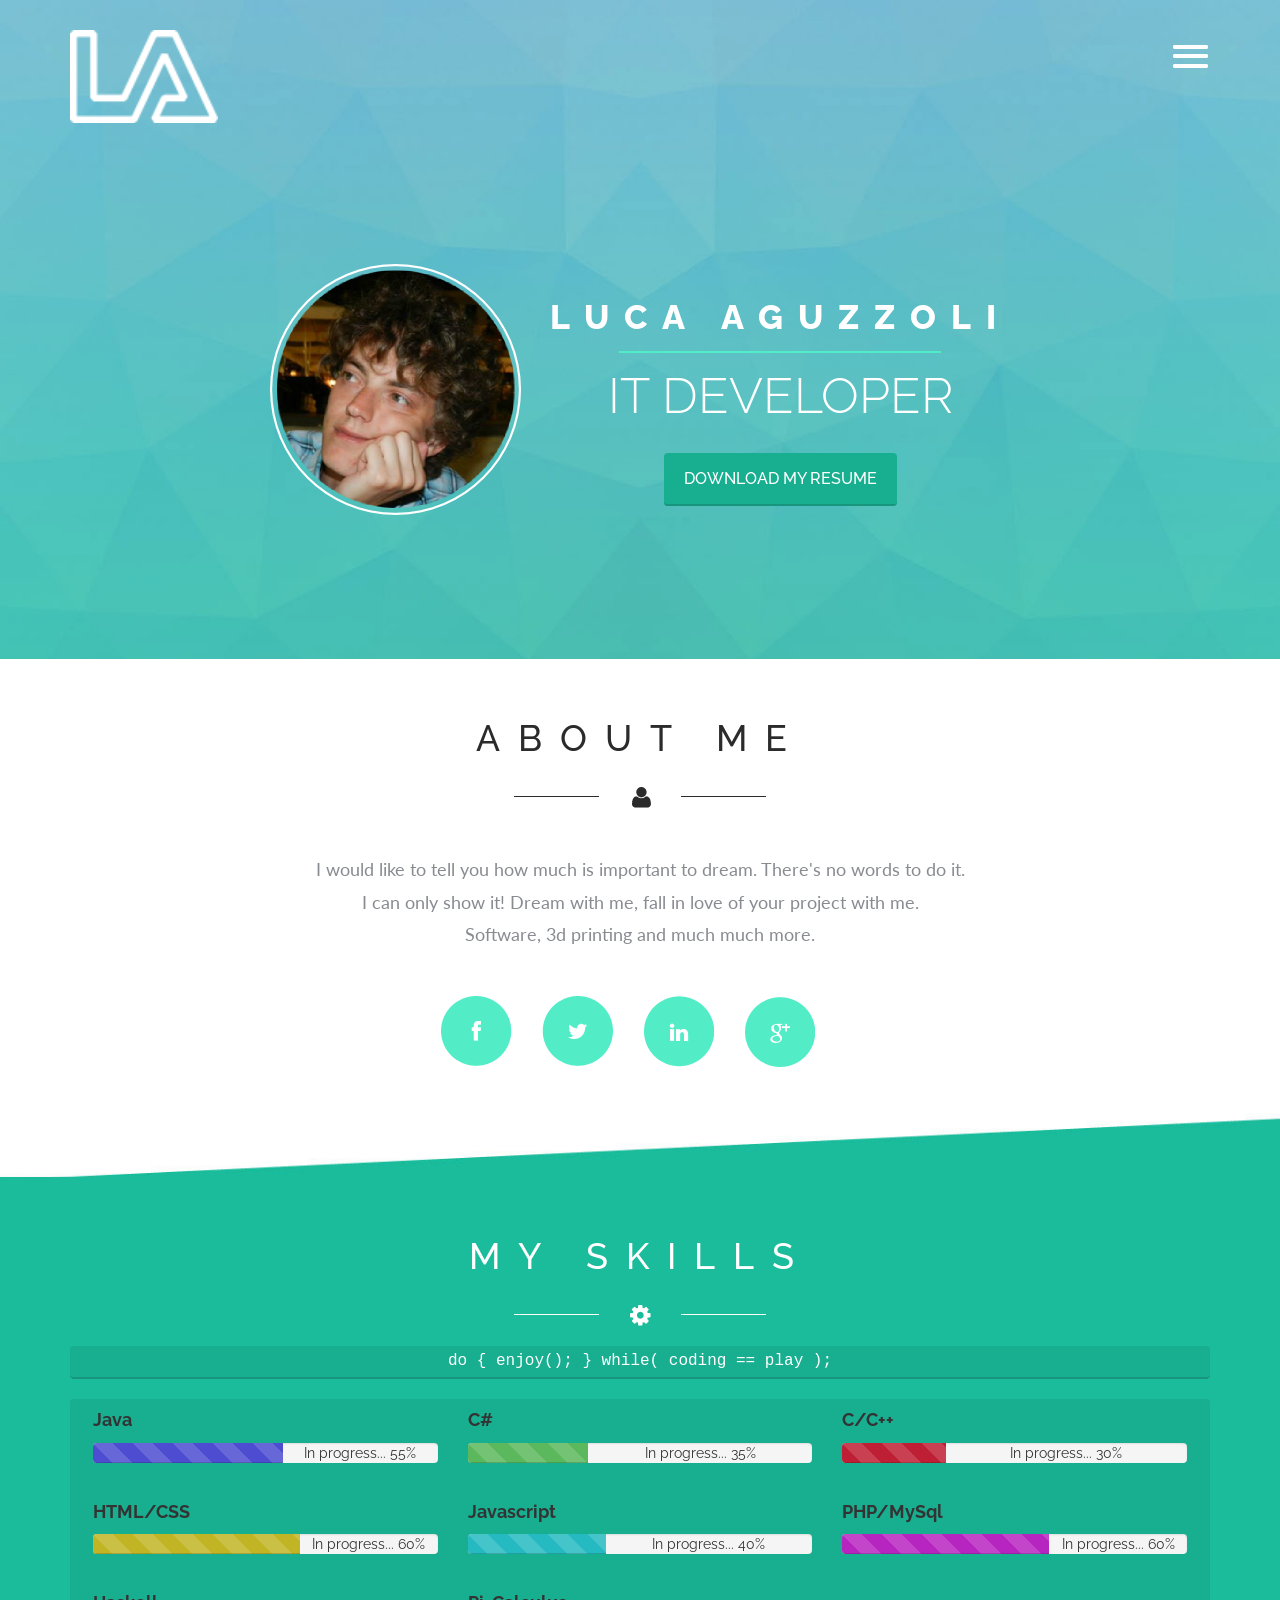
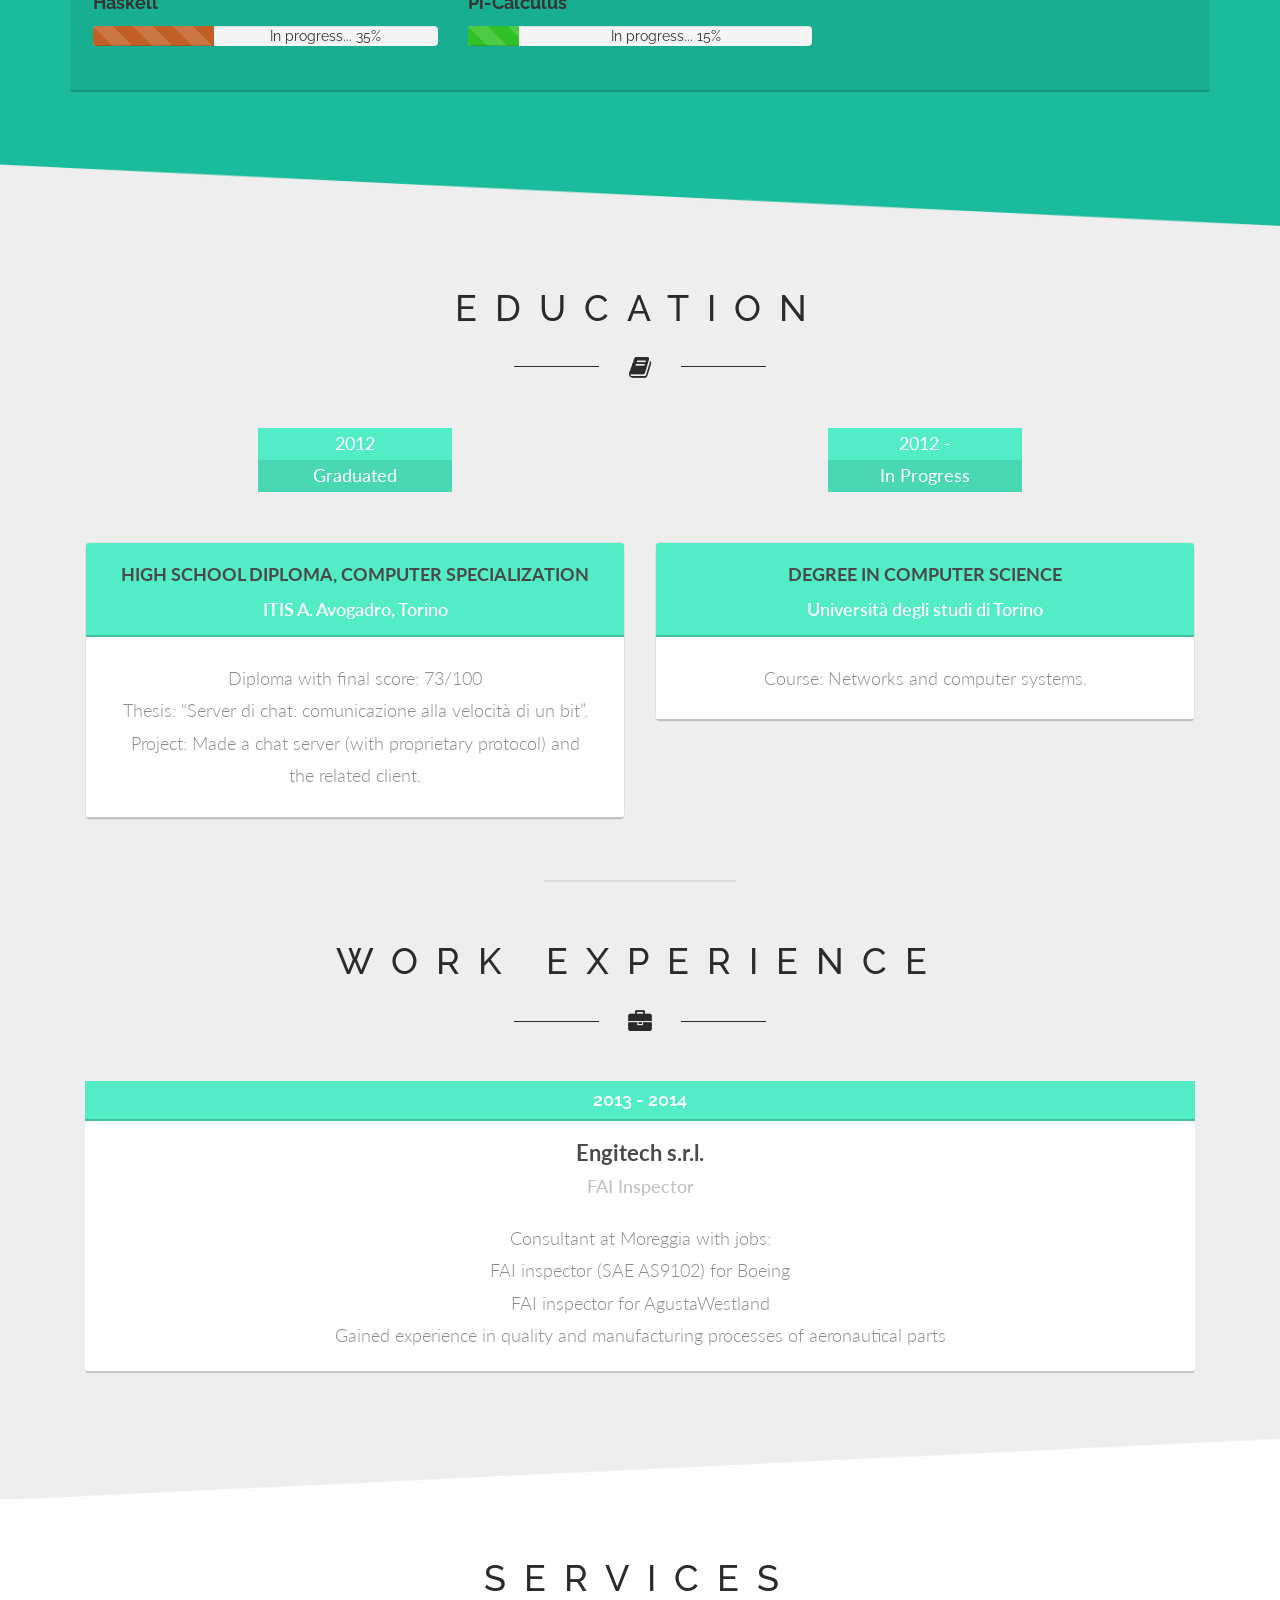
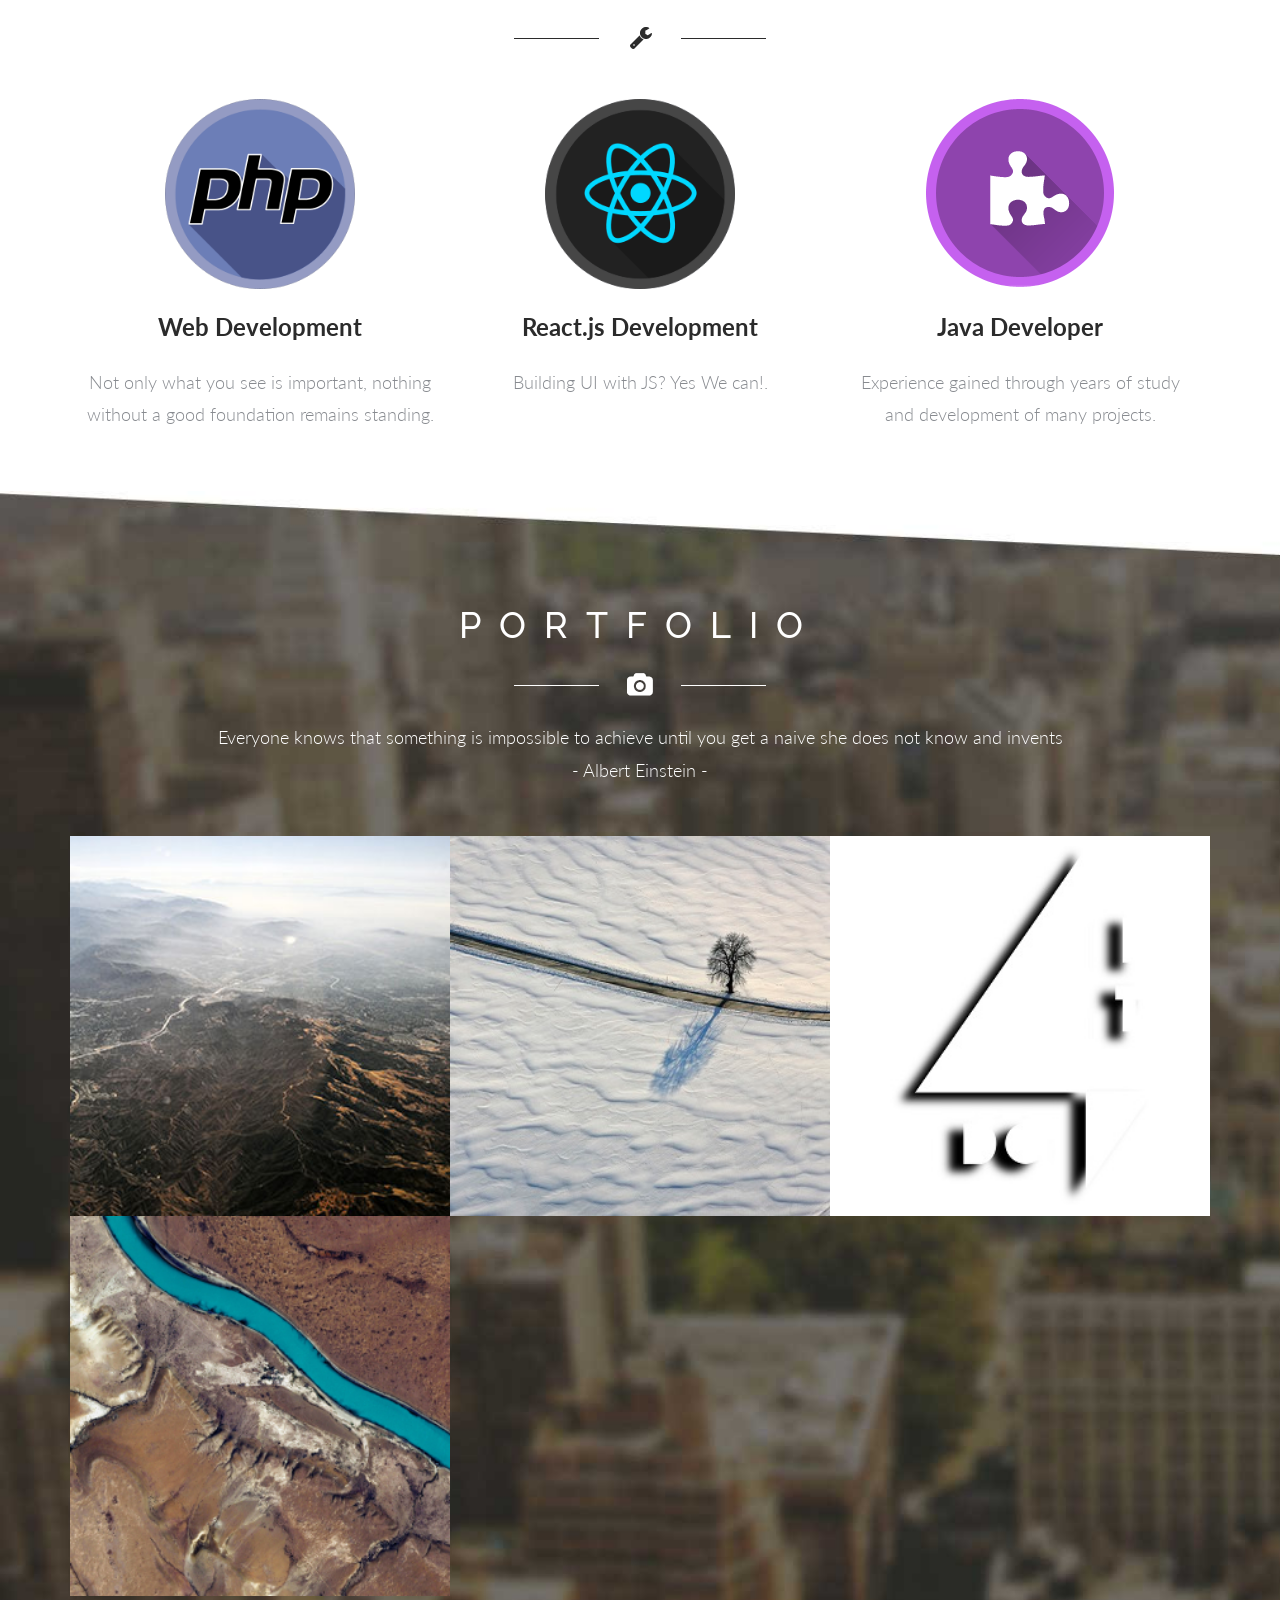
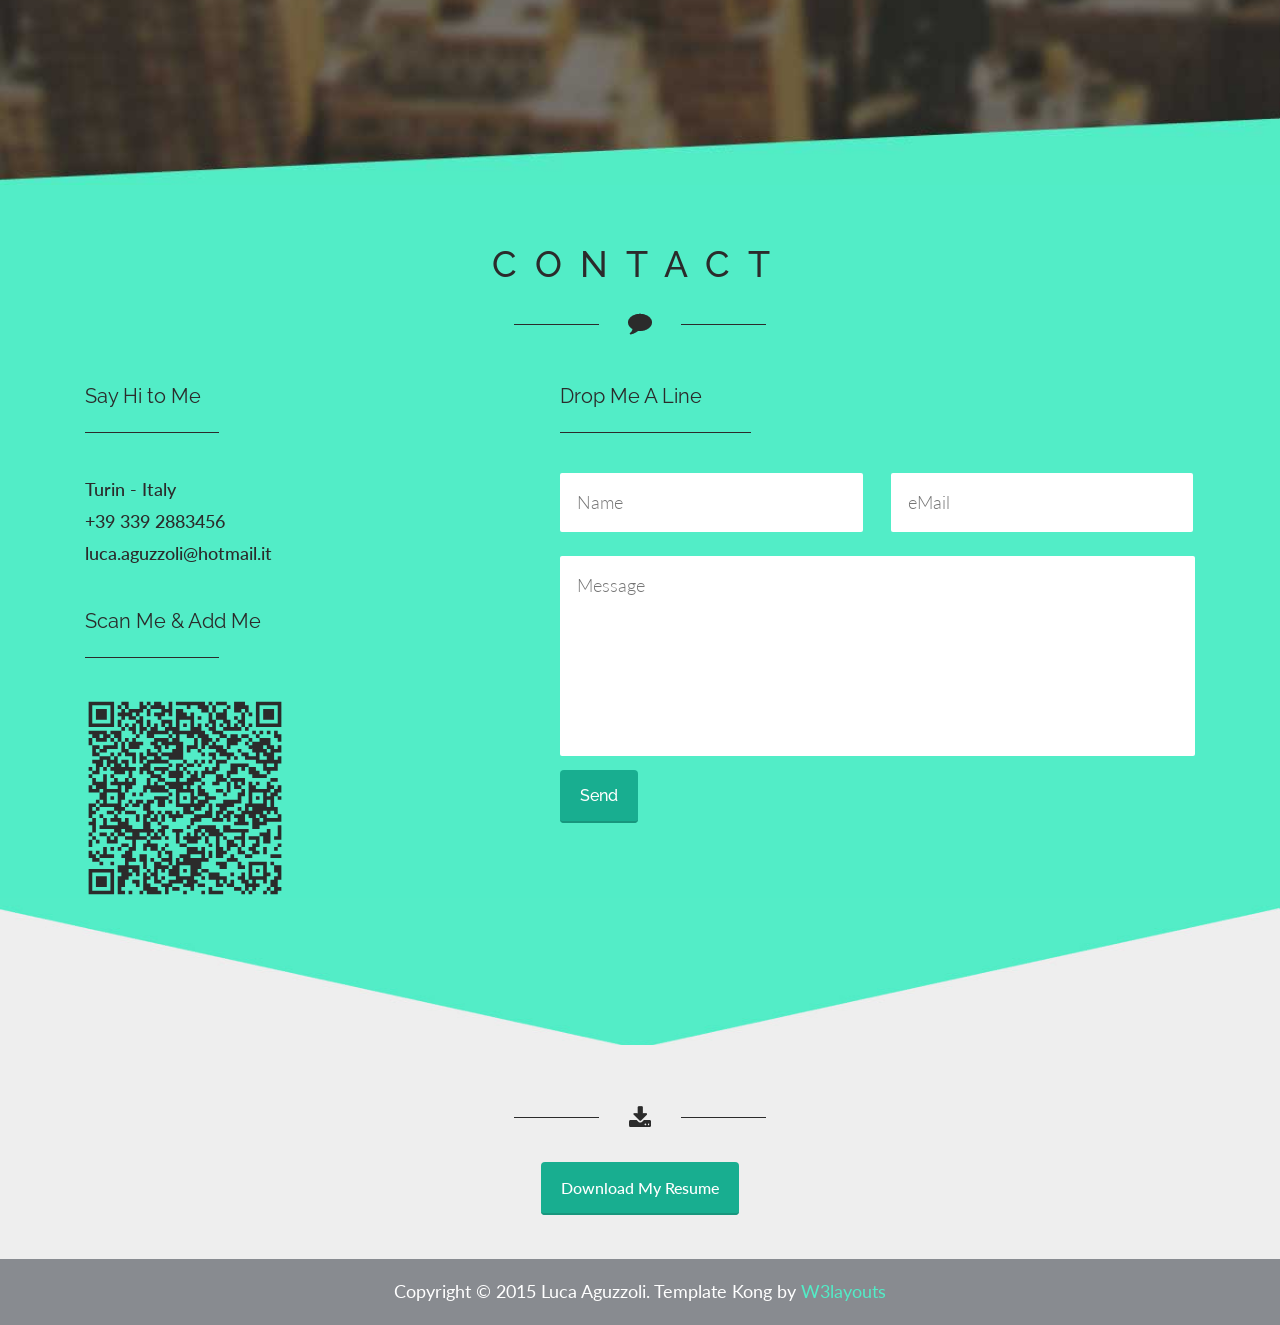
==== index.html @ fd16fe56 "First commit" ====
<!--
   Author: Aguzzoli Luca
   Author URL: aguzzoliluca.it
   Template Author: W3layouts
   Template Author URL: http://w3layouts.com
   License: Creative Commons Attribution 3.0 Unported
   License URL: http://creativecommons.org/licenses/by/3.0/
-->
<!DOCTYPE html>
<html>

<head>
   <title>Luca Aguzzoli :: IT Developer</title>
   <link rel="shortcut icon" type="image/x-icon" href="images/favicon.ico" />
   <!--fonts-->
   <link href='http://fonts.googleapis.com/css?family=Raleway:400,100,200,300,500,600,700,800,900' rel='stylesheet' type='text/css'>
   <link href='http://fonts.googleapis.com/css?family=Lato:100,300,400,700,900,100italic,300italic,400italic,700italic,900italic' rel='stylesheet' type='text/css'>
   <!--//fonts-->
   <link href="css/bootstrap.css" rel="stylesheet" type="text/css" media="all" />
   <link href="css/style.css" rel="stylesheet" type="text/css" media="all" />
   <link href="css/liuk-style.css" rel="stylesheet" type="text/css" media="all" />
   <!-- for-mobile-apps -->
   <meta name="viewport" content="width=device-width, initial-scale=1">
   <meta http-equiv="Content-Type" content="text/html; charset=utf-8" />
   <meta name="keywords" content="Luca Aguzzoli, Aguzzoli Luca, web develper,
              java developer, java, php, javascript, python, c#, IT, developer, information technology,
               curriculum" />
   <meta name="description" content="Official site of Luca Aguzzoli, IT Developer. Here you can find my curriculum!">
   <meta name="theme-color" content="#7CC0D5">
   <script type="application/x-javascript">
      addEventListener("load", function() {
         setTimeout(hideURLbar, 0);
      }, false);

      function hideURLbar() {
         window.scrollTo(0, 1);
      }
   </script>
   <!-- //for-mobile-apps -->
   <!-- js -->
   <script type="text/javascript" src="js/jquery.min.js"></script>
   <script type="text/javascript" src="js/chart.js"></script>

   <!-- js -->
   <!-- start-smooth-scrolling -->
   <script type="text/javascript" src="js/move-top.js"></script>
   <script type="text/javascript" src="js/easing.js"></script>
   <script type="text/javascript">
      jQuery(document).ready(function($) {
         $(".scroll").click(function(event) {
            event.preventDefault();
            $('html,body').animate({
               scrollTop: $(this.hash).offset().top
            }, 1000);
         });
      });
   </script>
   <script type="text/javascript" src="js/mailer.js"></script>

</head>

<body>
   <!-- banner -->
   <div class="banner" id="home">
      <div class="container">
         <div class="top-header row">
            <!--top-nav---->
            <div class="logo">
               <a href="index.html">
                  <img src="images/logo.png" alt="logo" />
               </a>
            </div>
            <div class="top-nav">
               <div>
                  <a href="#" class="right_bt" id="activator">
                     <span> </span>
                  </a>
               </div>
               <div class="box" id="box">
                  <div>
                     <div class="box_content_center">
                        <div>
                           <div class="menu_box_list">
                              <ul>
                                 <li>
                                    <a href="#home">
                                       <span>home</span>
                                    </a>
                                 </li>
                                 <li>
                                    <a href="#about">
                                       <span>about</span>
                                    </a>
                                 </li>
                                 <li>
                                    <a href="#services">
                                       <span>services</span>
                                    </a>
                                 </li>
                                 <li>
                                    <a href="#contact">
                                       <span>Contact</span>
                                    </a>
                                 </li>
                              </ul>
                              <div class="clearfix"> </div>
                           </div>
                           <a class="boxclose" id="boxclose">
                              <span> </span>
                           </a>
                        </div>
                     </div>
                  </div>
               </div>
            </div>
            <!---start-click-drop-down-menu----->
            <!----start-dropdown--->
            <script type="text/javascript">
               var $ = jQuery.noConflict();
               $(function() {
                  $('#activator').click(function() {
                     $('#box').animate({
                        'top': '0px'
                     }, 900);
                  });
                  $('#boxclose').click(function() {
                     $('#box').animate({
                        'top': '-1000px'
                     }, 900);
                  });
               });
               $(document).ready(function() {
                  //Hide (Collapse) the toggle containers on load
                  $(".toggle_container").hide();
                  //Switch the "Open" and "Close" state per click then slide up/down (depending on open/close state)
                  $(".trigger").click(function() {
                     $(this).toggleClass("active").next().slideToggle("slow");
                     return false; //Prevent the browser jump to the link anchor
                  });

               });
            </script>
            <!---//End-click-drop-down-menu----->
            <div class="clearfix"> </div>
         </div>
         <div class="banner-info">
            <div class="banner-left">
               <img src="images/profile-image-1.png" alt="profile image" />
            </div>
            <div class="banner-right">
               <h1>LUCA AGUZZOLI</h1>
               <div class="border"></div>
               <h2>IT DEVELOPER</h2>
               <a class="liuk-button" href="luca-aguzzoli-cv.pdf">DOWNLOAD MY RESUME</a>
            </div>
            <div class="clearfix"></div>
         </div>
      </div>
   </div>
   <!--/header-banner-->
   <!--about-->
   <div class="about text-center" id="about">
      <div class="container">
         <h3>ABOUT ME</h3>
         <div class="strip text-center">
            <img src="images/about.png" alt=" " />
         </div>
         <p>I would like to tell you how much is important to dream. There's no words to do it.
            <br> I can only show it! Dream with me, fall in love of your project with me.
            <br> Software, 3d printing and much much more.
         </p>
         <ul>
            <li>
               <a class="fb" href="https://www.facebook.com/luka.agu" target="_blank"></a>
            </li>
            <li>
               <a class="twit" href="https://twitter.com/luca_agu" target="_blank"></a>
            </li>
            <li>
               <a class="in" href="https://www.linkedin.com/in/lucaaguzzoli" target="_blank"></a>
            </li>
            <li>
               <a class="goog" href="https://plus.google.com/+lucaaguzzoli92/" target="_blank"></a>
            </li>
         </ul>
      </div>
   </div>
   <!--//about-->
   <div class="about-back"></div>
   <!--my skill-->
   <div class="my-skills text-center">
      <div class="container">
         <h3>MY SKILLS</h3>
         <div class="strip text-center">
            <img src="images/skill.png" alt=" " />
         </div>
         <p class="code-area">do { enjoy(); } while( coding == play );</p>
         <div class="skill-container">
            <div class="etched-progress-bar col-md-4">
               <p class="progress-bar-title">Java</p>
               <div class="progress">
                  <div class="progress-bar progress-bar-striped active" role="progressbar" aria-valuenow="25" aria-valuemin="0" aria-valuemax="100" style="width: 55%; background-color: #4E4CD0">
                  </div>
                  In progress... 55%
               </div>
            </div>
            <div class="etched-progress-bar col-md-4">
               <p class="progress-bar-title">C#</p>
               <div class="progress">
                  <div class="progress-bar progress-bar-striped active" role="progressbar" aria-valuenow="100" aria-valuemin="0" aria-valuemax="35" style="width: 35%; background-color: #5cb85c">
                  </div>
                  In progress... 35%
               </div>
            </div>
            <div class="etched-progress-bar col-md-4">
               <p class="progress-bar-title">C/C++</p>
               <div class="progress">
                  <div class="progress-bar progress-bar-striped active" role="progressbar" aria-valuenow="25" aria-valuemin="0" aria-valuemax="100" style="width: 30%; background-color: #BF1F35">
                  </div>
                  In progress... 30%
               </div>
            </div>
            <div class="etched-progress-bar col-md-4">
               <p class="progress-bar-title">HTML/CSS</p>
               <div class="progress">
                  <div class="progress-bar progress-bar-striped active" role="progressbar" aria-valuenow="25" aria-valuemin="0" aria-valuemax="100" style="width: 60%; background-color: #C1B525">
                  </div>
                  In progress... 60%
               </div>
            </div>
            <div class="etched-progress-bar col-md-4">
               <p class="progress-bar-title">Javascript</p>
               <div class="progress">
                  <div class="progress-bar progress-bar-striped active" role="progressbar" aria-valuenow="25" aria-valuemin="0" aria-valuemax="100" style="width: 40%; background-color: #25BAC1">
                  </div>
                  In progress... 40%
               </div>
            </div>
            <div class="etched-progress-bar col-md-4">
               <p class="progress-bar-title">PHP/MySql</p>
               <div class="progress">
                  <div class="progress-bar progress-bar-striped active" role="progressbar" aria-valuenow="25" aria-valuemin="0" aria-valuemax="100" style="width: 60%; background-color: #B725C1">
                  </div>
                  In progress... 60%
               </div>
            </div>
            <div class="etched-progress-bar col-md-4">
               <p class="progress-bar-title">Haskell</p>
               <div class="progress">
                  <div class="progress-bar progress-bar-striped active" role="progressbar" aria-valuenow="25" aria-valuemin="0" aria-valuemax="100" style="width: 35%; background-color: #C15F25">
                  </div>
                  In progress... 35%
               </div>
            </div>
            <div class="etched-progress-bar col-md-4">
               <p class="progress-bar-title">Pi-Calculus</p>
               <div class="progress">
                  <div class="progress-bar progress-bar-striped active" role="progressbar" aria-valuenow="100" aria-valuemin="0" aria-valuemax="15" style="width: 15%; background-color: #2FC125">
                  </div>
                  In progress... 15%
               </div>
            </div>
            <div class="clearfix">
            </div>
         </div>
      </div>
   </div>
   <!--//my skill-->
   <div class="my-skill-back"></div>
   <!--education-->
   <div class="education text-center">
      <div class="container">
         <div class="edu-info">
            <h3>EDUCATION</h3>
         </div>
         <div class="strip text-center">
            <img src="images/edu.png" alt=" " />
         </div>
         <div class="edu-grids">
            <div class="col-md-6 edu-grid">
               <p>2012</p>
               <span>Graduated</span>
               <div class="edu-border">
                  <div class="edu-grid-master liuk-card-title">
                     <h3>HIGH SCHOOL DIPLOMA, COMPUTER SPECIALIZATION</h3>
                     <h4>ITIS A. Avogadro, Torino</h4>
                  </div>
                  <div class="edu-grid-info liuk-card-content">
                     <h5>
                        Diploma with final score: 73/100
                        <br> Thesis: “Server di chat: comunicazione alla velocità di un bit”.
                        <br> Project: Made a chat server (with proprietary protocol) and the related client.
                     </h5>
                  </div>
               </div>
            </div>
            <div class="col-md-6 edu-grid">
               <p>2012 - </p>
               <span>In Progress</span>
               <div class="edu-border">
                  <div class="edu-grid-master liuk-card-title">
                     <h3>DEGREE IN COMPUTER SCIENCE</h3>
                     <h4>Università degli studi di Torino</h4>
                  </div>
                  <div class="edu-grid-info liuk-card-content">
                     <h5>
                        Course: Networks and computer systems.
                        <br>
                     </h5>
                  </div>
               </div>
            </div>
         </div>
      </div>

   </div>
   <!--//education-->
   <div class="strip-border">
      <p></p>
   </div>
   <!--work-->
   <div class="work-experience text-center">

      <div class="container">
         <div class="work-info">
            <h3>WORK EXPERIENCE</h3>
         </div>
         <div class="strip text-center">
            <img src="images/work.png" alt=" " />
         </div>
         <div class="col-md-12 work-grids">
            <div class="w-grid   ">
               <div class="work-grid liuk-card-title">
                  <h3>2013 - 2014</h3>
               </div>
               <div class="work-grid-info liuk-card-content">
                  <h4>Engitech s.r.l.</h4>
                  <h5>FAI Inspector</h5>
                  <p>Consultant at Moreggia with jobs:</p>
                  <p>FAI inspector (SAE AS9102) for Boeing</p>
                  <p>FAI inspector for AgustaWestland</p>
                  <p>Gained experience in quality and manufacturing processes of aeronautical parts</p>
               </div>
            </div>
         </div>
         <!-- <div class="work-grids">
            <div class="col-md-12 w-grid ">
               <div class="work-grid liuk-card-title">
                  <h3>2013 - 2014</h3>
               </div>
               <div class="work-grid-info liuk-card-content">
                  <h4>Engitech s.r.l.</h4>
                  <h5>FAI Inspector</h5>
                  <p>Consultant at Moreggia with jobs:</p>
                  <p>FAI inspector (SAE AS9102) for Boeing</p>
                  <p>FAI inspector for AgustaWestland</p>
                  <p>Gained experience in quality and manufacturing processes of aeronautical parts</p>
               </div>
            </div>
            <div class="clearfix"></div>
         </div> -->
      </div>
   </div>
   <!--//work-->
   <div class="services-back"></div>

   <!--services-->
   <div class="services text-center" id="services">
      <div class="container">
         <div class="ser-info">
            <h3>SERVICES</h3>
         </div>
         <div class="strip text-center">
            <img src="images/ser.png" alt=" " />
         </div>
         <div class="ser-grids">
            <div class="col-md-4 ser-grid">
               <div class="ser-imagea"></div>
               <h3>Web Development</h3>
               <p>Not only what you see is important, nothing without a good foundation remains standing.</p>
            </div>
            <div class="col-md-4 ser-grid">
               <div class="ser-imagec"></div>
               <h3>React.js Development</h3>
               <p>Building UI with JS? Yes We can!.</p>
            </div>
            <div class="col-md-4 ser-grid">
               <div class="ser-imaged"></div>
               <h3>Java Developer</h3>
               <p>Experience gained through years of study and development of many projects.</p>
            </div>
            <div class="clearfix"></div>
         </div>
      </div>
   </div>
   <!--//services-->
   <div class="gallery-section text-center" id="portfolio">
      <div class="container">
         <h3>PORTFOLIO</h3>
         <div class="strip text-center">
            <img src="images/port.png" alt=" " />
         </div>
         <p>Everyone knows that something is impossible to achieve until you get a naive she does not know and invents
            <br> - Albert Einstein -
         </p>
         <div class="gallery-grids">
            <div>
               <div class="col-md-4 gallery-grid gallery1">
                  <img src="images/bg-easylog.jpg" class="img-responsive" alt="/">
                  <div class="textbox">
                     <h4>EasyLog</h4>
                     <p>When logs meets semplicity.</p>
                     <div class="button"><a href="https://github.com/punch92/EasyLog" target="_blank">VIEW</a></div>
                  </div>
               </div>
               <div class="col-md-4 gallery-grid gallery1">
                  <img src="images/bg-easyserver.jpg" class="img-responsive" alt="/">
                  <div class="textbox">
                     <h4>EasyServer</h4>
                     <p>3, 2, 1, go! Server online!</p>
                     <div class="button"><a href="https://github.com/punch92/EasyServer" target="_blank">VIEW</a></div>
                  </div>
               </div>
               <div class="col-md-4 gallery-grid gallery1">
                  <img src="images/bg-4doit.jpg" class="img-responsive" alt="/">
                  <div class="textbox">
                     <h4>4doit</h4>
                     <p>Let's print!</p>
                     <div class="button"><a href="http://4doit.it" target="_blank">VIEW</a></div>
                  </div>
               </div>
               <div class="col-md-4 gallery-grid gallery1">
                  <img src="images/bg-sle.jpg" class="img-responsive" alt="/">
                  <div class="textbox">
                     <h4>Social Learning Environment</h4>
                     <p>Connect your knowledge</p>
                     <div class="button"><a href="http://dev.sle.di.unito.it/" target="_blank">VIEW</a></div>
                  </div>
               </div>
            </div>
         </div>
      </div>
   </div>
   <!--contact-->
   <div class="contact" id="contact">
      <div class="container">
         <div class="contact-info text-center">
            <h3>CONTACT</h3>
            <div class="strip text-center">
               <img src="images/con1.png" alt=" " />
            </div>
         </div>
         <div class="contact-grids">
            <div class="col-md-5 contact-left">
               <h3>Say Hi to Me</h3>
               <div class="stripb"></div>
               <ul>
                  <li>Turin - Italy</li>
                  <li>+39 339 2883456</li>
                  <li><a href="mailto:luca.aguzzoli@hotmail.it">luca.aguzzoli@hotmail.it</a></li>
               </ul>
               <br>
               <br>
               <h3>Scan Me &amp; Add Me</h3>
               <div class="stripb"></div>
               <img src="images/qrcode.svg" class="qrcode" alt="qrcode" />
            </div>
            <div class="col-md-7 contact-right">
               <h3>Drop Me A Line</h3>
               <div class="stripb"></div>
               <div>
                  <input type="text" id="form_name" placeholder="Name">
                  <input type="text" id="form_email" placeholder="eMail">
                  <textarea id="form_message" placeholder="Message"></textarea>
                  <a href="javascript:void(0)" class="liuk-button" onclick="mailer()">Send</a>
               </div>
            </div>
            <div class="clearfix"></div>
         </div>
      </div>
   </div>
   <!--//contact-->
   <div class="footer-top"></div>
   <!--resume-->
   <div class="resume text-center">
      <div class="container">
         <div class="strip text-center">
            <img src="images/down.png" alt=" " />
         </div>
         <div class="down"><a class="liuk-button" href="luca-aguzzoli-cv.pdf">Download My Resume</a></div>
      </div>
   </div>
   <!--//resume-->

   <!--footer-->
   <div class="footer">
      <div class="container">
         <p>Copyright &copy; 2015 Luca Aguzzoli. Template Kong by <a href="http://w3layouts.com/"> W3layouts</a></p>
      </div>
   </div>
   <!--//footer-->
   <script type="text/javascript">
      $(document).ready(function() {

         var defaults = {
            containerID: 'toTop', // fading element id
            containerHoverID: 'toTopHover', // fading element hover id
            scrollSpeed: 1200,
            easingType: 'linear'
         };

         $().UItoTop({
            easingType: 'easeOutQuart'
         });

      });
   </script>
   <!-- //here ends scrolling icon -->
</body>

</html>
---- css/style.css ----
/*
   Author: Aguzzoli Luca
   Author URL: aguzzoliluca.it
   Template Author: W3layouts
   Template Author URL: http://w3layouts.com
   License: Creative Commons Attribution 3.0 Unported
   License URL: http://creativecommons.org/licenses/by/3.0/
*/

body {
   margin: 0;
   font-family: 'Raleway', sans-serif;
}
body a {
   transition: 0.5s all ease;
   -webkit-transition: 0.5s all ease;
   -moz-transition: 0.5s all ease;
   -o-transition: 0.5s all ease;
   -ms-transition: 0.5s all ease;
}
h1, h2, h3, h4, h5, h6 {
   margin: 0;
}
p {
   margin: 0;
}
ul, label {
   margin: 0;
   padding: 0;
}
body a:hover {
   text-decoration: none;
}

/*--header--*/

.logo {
   float: left;
}
.top-nav {
   float: right;
   margin-top: 15px;
}
.top-header {
   margin-top: 50px;
}
.right_bt span {
   width: 37px;
   height: 25px;
   display: block;
   background: url(../images/menu.png) no-repeat 0px 0px;
}
.box {
   position: absolute;
   top: -1200px;
   width: 100%;
   margin: auto;
   padding: 0px;
   z-index: 999999;
   text-align: center;
   left: 0px;
}
.box_content_center {
   background: rgba(0, 0, 0, 0.22);
}
a.boxclose {
   cursor: pointer;
   text-align: center;
   display: block;
   position: absolute;
   top: 19px;
   right: 290px;
}
#activator {}
.menu_box_list {
   display: inline-block;
   padding: 30px 0;
}
.menu_box_list ul li {
   display: inline-block;
   margin: 0 10px;
}
.menu_box_list li a {
   color: #FFF;
   font-size: 16px;
   text-transform: uppercase;
   font-family: 'Lato', sans-serif;
   -webkit-transition: all 0.5s ease-in-out;
   -moz-transition: all 0.5s ease-in-out;
   -o-transition: all 0.5s ease-in-out;
   transition: all 0.5s ease-in-out;
   font-weight: 600;
}
.menu_box_list li a:hover {
   color: #000000;
   text-decoration: none;
}
.boxclose span {
   width: 58px;
   height: 73px;
   display: inline-block;
   background: url(../images/into.png) no-repeat 0px 0px;
}

/*--/header--*/


/*--banner--*/

.banner {
   background: url(../images/banner.jpg) no-repeat 0px 0px;
   background-size: cover;
   -webkit-background-size: cover;
   -moz-background-size: cover;
   -o-background-size: cover;
   text-align: center;
   min-height: 750px;
}
.banner-info {
   width: 65%;
   margin: 141px auto 0 auto;
}
.banner-right h1 {
   font-size: 34px;
   font-weight: 800;
   color: #ffffff;
   margin: 35px 0 15px 0;
   letter-spacing: 15px;
}
.banner-right h2 {
   font-size: 50px;
   font-weight: 300;
   color: #ffffff;
   margin: 15px 0 45px 0;
}
.banner-left {
   float: left;
}
.banner-right {
   float: right;
}
.border {
   background: #52edc7;
   width: 70%;
   margin: 0 auto;
   padding: 1px;
}

/*--//banner--*/


/*--about--*/

.about {
   padding: 60px 0 25px 0;
}
.about h3 {
   margin: 0;
   color: #2b2b2b;
   font-size: 36px;
   font-weight: 500;
   letter-spacing: 18px;
}
.strip {
   margin: 28px 0 0px 0;
}
.about p {
   margin: 45px 0 0 0;
   color: #888b90;
   font-size: 18px;
   font-family: 'Lato', sans-serif;
   line-height: 1.8em;
}
.about ul {
   padding: 0;
   margin: 45px 0 0 0;
}
.about ul li {
   list-style-type: none;
   display: inline-block;
   margin-right: 25px;
}
.about ul li a.fb {
   background: url(../images/icons.png) no-repeat 0px 0px;
   width: 72px;
   height: 72px;
   display: block;
}
.about ul li a.twit {
   background: url(../images/icons.png) no-repeat -99px 0px;
   width: 72px;
   height: 72px;
   display: block;
}
.about ul li a.twit:hover {
   background: url(../images/icons.png) no-repeat -99px -71px;
}
.about ul li a.in {
   background: url(../images/icons.png) no-repeat -199px 0px;
   width: 72px;
   height: 72px;
   display: block;
}
.about ul li a.in:hover {
   background: url(../images/icons.png) no-repeat -199px -71px;
}

.about ul li a.goog {
   background: url(../images/icons.png) no-repeat -399px 0px;
   width: 72px;
   height: 72px;
   display: block;
}
.about ul li a.goog:hover {
   background: url(../images/icons.png) no-repeat -399px -71px;
}
.about ul li a.fb:hover {
   background: url(../images/icons.png) no-repeat 0px -71px;
}

/*--//about--*/


/*--my skill--*/

.my-skills {
   background: #1abc9c;
   padding: 60px 0;
}
.my-skills h3 {
   margin: 0;
   color: #ffffff;
   font-size: 36px;
   font-weight: 500;
   letter-spacing: 18px;
}

/*--//my skill--*/


/*--education--*/

.education {
   padding: 60px 0;
   background: #eeeeee;
}
.edu-info h3 {
   margin: 0;
   color: #2b2b2b;
   font-size: 36px;
   font-weight: 500;
   letter-spacing: 18px;
}
.edu-grid p {
   margin: 0px auto;
   color: #ffffff;
   font-size: 18px;
   font-family: 'Lato', sans-serif;
   background: #52edc7;
   width: 36%;
   padding: 3px 0;
}
.edu-grid span {
   margin: 0px auto;
   display: block;
   color: #ffffff;
   font-size: 18px;
   font-family: 'Lato', sans-serif;
   background: #4ad7b4;
   width: 36%;
   padding: 3px 0;
}
.edu-grid-master {
   background: #52edc7;
   padding: 15px 0;
}
.edu-grid-master h3 {
   font-family: 'Lato', sans-serif;
   margin: 0;
   font-size: 18px;
   color: #4a4a4a;
   font-weight: 700;
   line-height: 1.8em;
}
.edu-grid-master h4 {
   font-family: 'Lato', sans-serif;
   margin: 10px 0 0 0;
   font-size: 18px;
   color: #ffffff;
   font-weight: 600;
}
.edu-grid-info {
   background: #ffffff;
   padding: 25px 30px;
}
.edu-grid-info h5 {
   font-family: 'Lato', sans-serif;
   line-height: 1.8em;
   margin: 0;
   font-size: 18px;
   color: #888b90;
   font-weight: 300;
}
.edu-border {
   border: 1px solid #e2e2e2;
   margin-top: 50px;
   border-radius: 6px;
   /*border-bottom: 2px solid #c3c3c3;*/
}
.edu-grids {
   margin-top: 50px;
}
.edu-grid {
   position: relative;
}

/*--//education--*/


/*--work--*/

.work-info h3 {
   margin: 0;
   color: #2b2b2b;
   font-size: 36px;
   font-weight: 500;
   letter-spacing: 18px;
}
.work-experience {
   padding: 60px 0;
   background: #eeeeee;
}
.work-grids {
   margin-top: 50px;
}
.work-grid h3 {
   margin: 0;
   color: #ffffff;
   background: #52edc7;
   padding: 9px 0;
   font-size: 18px;
   font-weight: 600;
}
.work-grid-info {
   background: #ffffff;
   padding: 20px 18px;
}
.work-grid-info h4 {
   font-family: 'Lato', sans-serif;
   margin: 0;
   font-size: 22px;
   color: #4a4a4a;
   font-weight: 700;
}
.work-grid-info h5 {
   font-family: 'Lato', sans-serif;
   margin: 12px 0 25px 0;
   font-size: 18px;
   color: #c1c1c1;
   font-weight: 500;
}
.work-grid-info p {
   font-family: 'Lato', sans-serif;
   line-height: 1.8em;
   margin: 0;
   font-size: 18px;
   color: #888b90;
   font-weight: 300;
}
.work-grid {
   /*border: 1px solid #e2e2e2;*/
   /*border-radius: 6px;*/
   border-bottom: 2px solid #c3c3c3;
}

/*--//work--*/


/*--services--*/

.services {
   padding: 60px 0;
}
.ser-info h3 {
   margin: 0;
   color: #2b2b2b;
   font-size: 36px;
   font-weight: 500;
   letter-spacing: 18px;
}
.ser-grids {
   margin-top: 50px;
}
.ser-imagea {
   /*background: url(../images/icons.png) no-repeat -1px -339px;*/
   background: url(../images/php.png) no-repeat;
   background-size: contain;
   width: 190px;
   height: 190px;
   display: block;
   margin: 0 auto;
}
.ser-imageb {
   background: url(../images/icons.png) no-repeat -390px -150px;
   width: 190px;
   height: 190px;
   display: block;
   margin: 0 auto;
}
.ser-imagec {
   /*background: url(../images/icons.png) no-repeat -195px -149px;*/
   background: url(../images/reactjs.png) no-repeat;
   background-size: contain;
   width: 190px;
   height: 190px;
   display: block;
   margin: 0 auto;
}
.ser-imaged {
   background: url(../images/icons.png) no-repeat -1px -143px;
   width: 190px;
   height: 190px;
   display: block;
   margin: 0 auto;
}
.ser-grid h3 {
   margin: 25px 0;
   color: #2b2b2b;
   font-size: 24px;
   font-family: 'Lato', sans-serif;
   font-weight: 700;
}
.ser-grid p {
   font-family: 'Lato', sans-serif;
   line-height: 1.8em;
   margin: 0;
   font-size: 18px;
   color: #888b90;
   font-weight: 300;
}

/*--//services--*/


/*--portfolio--*/

.gallery-section {
   background: url(../images/port-back.jpg) no-repeat 0px 0px;
   background-size: cover;
   -webkit-background-size: cover;
   -moz-background-size: cover;
   -o-background-size: cover;
   text-align: center;
   min-height: 1404px;
   padding: 140px 0 0px 0;
}
#portfolio p {
   font-family: 'Lato', sans-serif;
   line-height: 1.8em;
   margin: 25px 0 0 0;
   font-size: 18px;
   color: #ffffff;
   font-weight: 300;
}
.gallery-section h3 {
   margin: 0;
   color: #ffffff;
   font-size: 36px;
   font-weight: 500;
   letter-spacing: 18px;
}
.gallery-grid {
   padding: 0;
}
.gallery1 {
   position: relative;
}
.gallery1 .textbox {
   width: 100%;
   height: 100%;
   padding: 8px;
   position: absolute;
   top: 0;
   left: 0;
   -webkit-transform: scale(0);
   transform: scale(0);
   background-color: rgba(82, 237, 199, 0.5);
}
.gallery1:hover .textbox {
   -webkit-transform: scale(1);
   transform: scale(1);
   background-color: rgba(100, 100, 100, 0.8);
}
.gallery-grid img {
   width: 100%;
}
.textbox {
   -webkit-transition: all 0.7s ease;
   transition: all 0.7s ease;
}
.textbox h4 {
   font-family: 'Lato', sans-serif;
   font-size: 30px;
   color: #fff;
   margin-top: 115px;
}
.textbox p {
   font-size: 20px;
   color: #fff;
   font-weight: 500 !important;
   margin: 6px 0 0 0!important;
}
.gallery-grids {
   margin-top: 50px;
}
.button:hover {
   border: 2px solid #000;
}
.button, .send-button {
   border: 2px solid #fff;
   padding: 10px;
   width: 34%;
   cursor: pointer;
   text-align: center;
   margin: 20px auto 0 auto;
}
.button a {
   display: block;
   color: #fff;
   font-family: 'Lato', sans-serif;
   font-size: 18px;
   font-weight: 700;
}

/*--//portfolio--*/

.test-banner {
   background: #ffffff;
   border-top: 15px solid #52edc7;
   width: 54%;
   margin: 50px auto 0 auto;
   padding: 82px 45px;
}
.testimonials {
   background: #eeeeee;
   padding: 60px 0;
}
.testimonials h3 {
   margin: 0;
   color: #2b2b2b;
   font-size: 36px;
   font-weight: 500;
   letter-spacing: 18px;
   text-align: center;
}
.test-left img {
   width: 100%;
}
.test-left {
   float: left;
   width: 40%;
}
.test-right {
   float: right;
   width: 52%;
}
.test-right p {
   margin: 25px 0 38px 0;
   font-size: 16px;
   color: #4a4a4a;
   line-height: 1.8em;
   font-family: 'Lato', sans-serif;
   font-weight: 600;
   font-style: italic;
}
.test-right h4 {
   margin: 0;
   font-size: 16px;
   color: #888b90;
   font-family: 'Lato', sans-serif;
   font-weight: 400;
}
.test-banner {
   position: relative;
}
.test-banner img.quoa {
   position: absolute;
   top: 14%;
   left: 45%;
}
.test-banner img.quo {
   position: absolute;
   top: 77%;
   left: 45%;
}

/*--//process--*/


/*-- Slider Part starts Here --*/

#slider3, #slider4 {
   box-shadow: none;
   -moz-box-shadow: none;
   -webkit-box-shadow: none;
   margin: 0 auto;
}
.rslides_tabs {
   list-style: none;
   padding: 0;
   background: rgba(0, 0, 0, .25);
   box-shadow: 0 0 1px rgba(255, 255, 255, .3), inset 0 0 5px rgba(0, 0, 0, 1.0);
   -moz-box-shadow: 0 0 1px rgba(255, 255, 255, .3), inset 0 0 5px rgba(0, 0, 0, 1.0);
   -webkit-box-shadow: 0 0 1px rgba(255, 255, 255, .3), inset 0 0 5px rgba(0, 0, 0, 1.0);
   font-size: 18px;
   list-style: none;
   margin: 0 auto 50px;
   max-width: 540px;
   padding: 10px 0;
   text-align: center;
   width: 100%;
}
.rslides_tabs li {
   display: inline;
   float: none;
   margin-right: 1px;
}
.rslides_tabs a {
   width: auto;
   line-height: 20px;
   padding: 9px 20px;
   height: auto;
   background: transparent;
   display: inline;
}
.rslides_tabs li:first-child {
   margin-left: 0;
}
.rslides_tabs .rslides_here a {
   background: rgba(255, 255, 255, .1);
   color: #fff;
   font-weight: bold;
}
.events {
   list-style: none;
}
.callbacks_container {
   position: relative;
   float: left;
   width: 100%;
}
.callbacks {
   position: relative;
   list-style: none;
   overflow: hidden;
   width: 100%;
   padding: 0;
   margin: 0;
}
.callbacks li {
   position: absolute;
   width: 100%;
   left: 0;
   top: 0;
}
.callbacks img {
   position: relative;
   z-index: 1;
   height: auto;
   border: 0;
}
.callbacks .caption {
   display: block;
   position: absolute;
   z-index: 2;
   font-size: 20px;
   text-shadow: none;
   color: #fff;
   left: 0;
   right: 0;
   padding: 10px 20px;
   margin: 0;
   max-width: none;
   top: 10%;
   text-align: center;
}
.callbacks_nav {
   position: absolute;
   -webkit-tap-highlight-color: rgba(0, 0, 0, 0);
   top: 66%;
   left: 0;
   opacity: 0.7;
   z-index: 3;
   text-indent: -9999px;
   overflow: hidden;
   text-decoration: none;
   height: 28px;
   width: 20px;
   margin-top: -65px;
}
.callbacks_nav:active {
   opacity: 1.0;
}
a.callbacks_nav.callbacks1_nav.prev {
   background: transparent url("../images/themes.png") no-repeat 0px 0px;
   left: 13%;
}
.callbacks_nav.next {
   background: transparent url("../images/themes.png") no-repeat -20px 0px;
   left: 84%;
}
#slider3-pager a, #slider4-pager a {
   display: inline-block;
}
#slider3-pager span, #slider4-pager span {
   float: left;
}
#slider3-pager span, #slider4-pager span {
   width: 100px;
   height: 15px;
   background: #fff;
   display: inline-block;
   border-radius: 30em;
   opacity: 0.6;
}
#slider3-pager .rslides_here a, #slider4-pager .rslides_here a {
   background: #FFF;
   border-radius: 30em;
   opacity: 1;
}
#slider3-pager a, #slider4-pager a {
   padding: 0;
}
#slider3-pager li, #slider4-pager li {
   display: inline-block;
}
.rslides {
   position: relative;
   list-style: none;
   overflow: hidden;
   width: 100%;
   padding: 0;
   margin: 0;
}
.rslides li {
   -webkit-backface-visibility: hidden;
   position: absolute;
   display: none;
   width: 100%;
   left: 0;
   top: 0;
}
.rslides li {
   position: relative;
   display: block;
   float: left;
}
.callbacks_tabs {
   list-style: none;
   position: absolute;
   top: 73%;
   z-index: 999;
   left: 46%;
   padding: 0;
   margin: 0;
}
ul.callbacks_tabs.callbacks2_tabs {
   top: 73%;
   left: 46%;
}
.slider-top {
   text-align: center;
   padding: 10em 0;
}
.slider-top h1 {
   font-weight: 700;
   font-size: 48px;
   color: #010101;
}
.slider-top p {
   font-weight: 400;
   font-size: 20px;
   padding: 1em 7em;
   color: #010101;
}
.slider-top ul.social-slide {
   display: inline-flex;
   margin: 0px;
   padding: 0px;
}
ul.social-slide li i {
   width: 70px;
   height: 74px;
   background: url(../images/img-resources.png)no-repeat;
   display: inline-block;
   margin: 0px 15px;
}
ul.social-slide li i.win {
   background-position: -6px 0px;
}
ul.social-slide li i.android {
   background-position: -110px 0px;
}
ul.social-slide li i.mac {
   background-position: -215px 0px;
}
.callbacks_tabs li {
   display: inline-block;
}
@media screen and (max-width: 600px) {
   .callbacks_nav {
      top: 47%;
   }
}
.callbacks_tabs a {
   visibility: hidden;
}
.callbacks_tabs a:after {
   content: "\f111";
   font-size: 0;
   font-family: FontAwesome;
   visibility: visible;
   display: block;
   height: 14px;
   width: 14px;
   display: inline-block;
   background: #ffffff;
   border-radius: 30px;
   -webkit-border-radius: 30px;
   -moz-border-radius: 30px;
   -o-border-radius: 30px;
   -ms-border-radius: 30px;
}
.callbacks_here a:after {
   background: #99cc33;
}
a.callbacks_nav.callbacks2_nav.prev {
   background: transparent url("../images/2.png") no-repeat left top;
   width: 23px;
   height: 23px;
}
a.callbacks_nav.callbacks2_nav.next {
   background: transparent url("../images/2.png") no-repeat -29px 0px;
   width: 23px;
   height: 23px;
}
a.callbacks_nav.callbacks2_nav.prev {
   left: 86% !important;
   top: 9%;
}
a.callbacks_nav.callbacks2_nav.next {
   right: 0% !important;
   top: 9%;
}

/*-- Slider part Ends Here --*/


/*-- clients --*/

.clients {
   padding: 0 0 60px 0;
   background: #eeeeee;
}
.strip-line {
   background: #52edc7;
   width: 20%;
   margin: 0 auto;
   padding: 1px;
}
.clients h4 {
   margin: 0 0 18px 0;
   font-size: 20px;
   color: #2b2b2b;
}
.client-grids {
   margin-top: 50px;
}

/*-- //clients --*/


/*-- blog --*/

.blog {
   padding: 60px 0;
}
.blog-info h3 {
   margin: 0;
   color: #2b2b2b;
   font-size: 36px;
   font-weight: 500;
   letter-spacing: 18px;
}
.blog-grids {
   margin-top: 50px;
}
.blog-grid {
   border: 1px solid #dedede;
   border-radius: 4px;
}
.blog-grid img {
   width: 100%;
}
.blog-text {
   padding: 60px 20px 25px 20px;
}
.blog-grid a {
   text-decoration: none;
   font-size: 20px;
   color: #2b2b2b;
   font-family: 'Lato', sans-serif;
   font-weight: 700;
}
.stripa {
   background: #dedede;
   width: 30%;
   height: 1px;
   margin: 15px 0;
}
.blog-grid p {
   font-family: 'Lato', sans-serif;
   line-height: 1.8em;
   margin: 0;
   font-size: 16px;
   color: #888b90;
   font-weight: 300;
}
.blog-grid ul {
   padding: 7px 20px;
   margin: 0;
   border-top: 1px solid #dedede;
}
.blog-grid ul li {
   list-style-type: none;
   display: inline-block;
   padding-right: 20px;
}
.blog-grid ul li a {
   color: #888b90;
   font-size: 12px;
   font-weight: 700;
}
.blog-grid ul li:nth-child(2) {
   border-left: 1px solid #888b90;
   padding-left: 20px;
}
.blog-text-info:nth-child(1), .blog-text-info:nth-child(2), .blog-text-info:nth-child(3) {
   margin-bottom: 30px;
}
.blog-pos p {
   color: #fff;
   font-size: 24px;
   margin: 0;
   text-align: center;
   font-weight: 700;
   transform: rotate(45deg);
   -webkit-transform: rotate(45deg);
   -o-transform: rotate(45deg);
   -moz-transform: rotate(45deg);
}
.blog-pos p span {
   font-size: 16px;
   display: block;
   font-weight: 400;
   margin: -19px 0 0 0;
}
.blog-text-info {
   position: relative;
}
.blog-pos {
   position: absolute;
   top: 42%;
   left: 14%;
   width: 17.5%;
   background: #52edc7;
   transform: rotate(-46deg);
   -webkit-transform: rotate(-46deg);
   -o-transform: rotate(-46deg);
   -moz-transform: rotate(-46deg);
}

/*-- blog --*/


/*-- contact --*/

.contact {
   background: #52edc7;
   padding: 60px 0 0 0;
}
.contact-info h3 {
   margin: 0;
   color: #2b2b2b;
   font-size: 36px;
   font-weight: 500;
   letter-spacing: 18px;
}
.contact-grids {
   margin-top: 50px;
}
.contact-grids h3 {
   color: #2b2b2b;
   font-size: 20px;
   font-weight: 400;
   margin: 0 0 25px 0;
}
.stripb {
   background: #2b2b2b;
   width: 30%;
   height: 1px;
   margin: 0 0 40px 0;
}
.contact-left ul {
   margin: 0px 0 0 0;
   padding: 0;
}
.contact-left ul li {
   list-style-type: none;
   font-size: 18px;
   color: #2b2b2b;
   font-weight: 500;
   line-height: 1.8em;
   font-family: 'Lato', sans-serif;
}
.contact-left ul li a {
   text-decoration: none;
   color: #2b2b2b;
}
.contact-left ul li a:hover {
   color: #ffffff;
}
.contact-left ul li:nth-child(4) {
   font-size: 20px;
   margin: 30px 0;
   font-weight: 800;
}
.contact-left ul li:nth-child(6) {
   margin: 30px 0 0 0;
   font-weight: 800;
}
.contact-right input[type="text"]:hover, .contact-right textarea:hover {
   border: 3px solid #40c4a4;
}
.contact-right input[type="text"] {
   border: 3px solid transparent;
   border-radius: 2px;
   font-family: 'Lato', sans-serif;
   width: 47.65%;
   outline: none;
   padding: 14px;
   font-size: 18px;
   font-weight: 300;
   color: #000;
   margin: 0 24px 24px 0;
}
.contact-right textarea {
   border: 3px solid transparent;
   border-radius: 2px;
   font-family: 'Lato', sans-serif;
   width: 100%;
   height: 200px;
   outline: none;
   font-weight: 300;
   font-size: 18px;
   color: #000;
   resize: none;
   padding: 14px;
   margin-bottom: 24px;
}
.contact-right input[type="text"]:nth-child(2), .coment-form input[type="text"]:nth-child(2) {
   margin-right: 0;
}
.contact-right form input[type="button"] {
   color: #2b2b2b;
   font-family: 'Lato', sans-serif;
   background: url(../images/mess.png) no-repeat 81px 14px;
   width: 49%;
   border-radius: 4px;
   height: 52px;
   font-size: 20px;
   font-weight: 800;
   padding: 0;
   border: 3px solid #2b2b2b;
}
.contact-right form input[type="button"]:hover {
   border: 3px solid #ffffff;
}
.resume {
   background: #eeeeee;
   padding: 32px 0 60px 0;
}
.resume a {
   font-family: 'Lato', sans-serif;
   color: #2b2b2b;
   text-decoration: none;
   font-size: 18px;
   font-weight: 800;
   background: #f1c40f;
   padding: 16px 30px;
   border-radius: 4px;
   border-bottom: 2px solid #b8950a;
}
.resume a:hover {
   color: #fff;
}
.down {
   margin-top: 50px;
}

/*-- contact --*/


/*-- footer --*/

.footer {
   background: #888b90;
   padding: 20px 0;
}
.footer p {
   text-align: center;
   font-family: 'Lato', sans-serif;
   margin: 0 0 0px 0;
   font-size: 18px;
   color: #ffffff;
   font-weight: 400;
}
.footer p a {
   color: #52edc7;
}
.footer p a:hover {
   color: #ffffff;
}

/*-- //footer --*/

.footer-top {
   background: url(../images/footer.jpg) no-repeat 0px 0px;
   background-size: cover;
   -webkit-background-size: cover;
   -moz-background-size: cover;
   -o-background-size: cover;
   min-height: 188px;
}
.contact-back {
   background: url(../images/con-t.jpg) no-repeat 0px 0px;
   background-size: cover;
   -webkit-background-size: cover;
   -moz-background-size: cover;
   -o-background-size: cover;
   min-height: 85px;
}
.client-back {
   background: url(../images/clien-b.jpg) no-repeat 0px 0px;
   background-size: cover;
   -webkit-background-size: cover;
   -moz-background-size: cover;
   -o-background-size: cover;
   min-height: 99px;
}
.process-back {
   background: url(../images/pro-b.jpg) no-repeat 0px 0px;
   background-size: cover;
   -webkit-background-size: cover;
   -moz-background-size: cover;
   -o-background-size: cover;
   min-height: 93px;
}
.services-back {
   background: url(../images/work-b.jpg) no-repeat 0px 0px;
   background-size: cover;
   -webkit-background-size: cover;
   -moz-background-size: cover;
   -o-background-size: cover;
   min-height: 93px;
}
.my-skill-back {
   background: url(../images/myskill-b.jpg) no-repeat 0px 0px;
   background-size: cover;
   -webkit-background-size: cover;
   -moz-background-size: cover;
   -o-background-size: cover;
   min-height: 93px;
}
.about-back {
   background: url(../images/about-b.jpg) no-repeat 0px 0px;
   background-size: cover;
   -webkit-background-size: cover;
   -moz-background-size: cover;
   -o-background-size: cover;
   min-height: 102px;
}
.strip-border {
   background: #eeeeee;
}
.strip-border p {
   margin: 0;
   width: 15%;
   margin: 0 auto;
   height: 2px;
   background: #dcdcdf;
}

/*-- single-page --*/

.page-head {
   min-height: 140px;
}
.sam-head h3 {
   margin: 0;
   color: #2b2b2b;
   font-size: 36px;
   font-weight: 500;
   letter-spacing: 18px;
}
.sample-page {
   padding: 60px 0;
}
.sample-page-left {
   margin-top: 50px;
}
.sample-page-right {
   margin-top: 50px;
}
.sample-page-info h5 {
   font-size: 20px;
   font-weight: 500;
   margin: 20px 0;
   color: #52edc7;
   line-height: 1.6em;
}
.sample-page-info p {
   margin: 0;
   line-height: 1.8em;
   color: #888b90;
   font-size: 18px;
   font-weight: 300;
   font-family: 'Lato', sans-serif;
}
.sample-page img {
   box-sizing: border-box;
   height: auto;
   max-width: 100%;
}
.sample-page-info img {
   width: 100%;
}
.comments h4 {
   color: #2b2b2b;
   margin: 0 0 30px 0;
   font-size: 20px;
   font-weight: 600;
}
.recent-posts h4 {
   color: #2b2b2b;
   margin: 0 0 30px 0;
   font-size: 20px;
   font-weight: 600;
}
.posts-left {
   width: 48%;
   float: left;
}
.posts-right {
   width: 48%;
   float: right;
}
.posts-left img {
   width: 100%;
}
.comment-icons {
   border-top: 1px dotted #858d94;
   border-bottom: 1px dotted #858d94;
   padding: 12px 0;
   margin: 30px 0;
}
.comment-icons ul li span {
   background: url(../images/comment.png) no-repeat;
   width: 16px;
   height: 16px;
   display: inline-block;
   vertical-align: middle;
   margin-right: 10px;
}
.comment-icons ul li span.d {
   background-position: 0px 0px;
}
.comment-icons ul li span.clndr {
   background-position: -16px 0px;
}
.comment-icons ul li span.admin {
   background-position: -32px 0px;
}
.comment-icons ul li span.cmnts {
   background-position: -48px 0px;
}
.comment-icons ul li span.like {
   background-position: -64px 0px;
}
.comment-icons ul {
   margin: 0;
   padding: 0;
}
.comment-icons ul li {
   list-style-type: none;
   display: inline-block;
   margin: 12px 20px 12px 0;
   color: #2b2b2b;
   font-size: 15px;
   font-weight: 500;
}
.comment-icons ul li a {
   color: #2b2b2b;
}
.comment-icons ul li a:hover {
   color: #52edc7;
   text-decoration: none;
   transition: .5s all;
}
.read-more {
   margin: 10px 0 0 0;
}
.read-more a {
   font-family: 'Lato', sans-serif;
   color: #2b2b2b;
   text-decoration: none;
   font-size: 15px;
   font-weight: 800;
   background: #f1c40f;
   padding: 5px 10px;
   border-radius: 4px;
   border-bottom: 2px solid #b8950a;
}
.read-more a:hover {
   text-decoration: none;
   transition: .5s all;
   outline: none;
   color: #ffffff;
}
.category ul {
   margin: 30px 0 30px 0;
   padding: 0;
}
.category ul li {
   list-style-type: none;
   line-height: 2em;
   color: #888b90;
   font-size: 18px;
   font-weight: 300;
   background: url(../images/mark.png) no-repeat 0px 12px;
   font-family: 'Lato', sans-serif;
   padding-left: 28px;
}
.category h4 {
   color: #2b2b2b;
   margin: 0;
   font-size: 20px;
   font-weight: 600;
}
.category ul li a {
   color: #888b90;
}
.category ul li a:hover {
   transition: .5s all;
   color: #52edc7;
   text-decoration: none;
}
.recent-posts-info {
   margin-bottom: 3em;
}
.posts-right lable {
   font-size: 14px;
   font-weight: 600;
   color: #2b2b2b;
}
.posts-right h5 {
   font-size: 16px;
   font-weight: 600;
   margin: 7px 0;
}
.posts-right h5 a {
   color: #52edc7;
   transition: .5s all;
   text-decoration: none;
}
.posts-right h5 a:hover {
   color: #2b2b2b;
   text-decoration: none;
}
.posts-right p {
   margin: 0 0 12px 0;
   color: #888b90;
   font-size: 13px;
   font-weight: 400;
   line-height: 1.8em;
}
.comments-info {
   margin: 2.7em 0;
}
.comments-info p {
   margin: 12px 0 0 0;
   color: #2b2b2b;
   font-size: 13px;
   font-weight: 400;
   line-height: 1.8em;
}
.cmnt-icon-left {
   float: left;
   width: 30%;
}
.cmnt-icon-right {
   float: right;
   width: 70%;
}
.cmnt-icon-right p {
   color: #2b2b2b;
   margin: 0 0 10px 0;
   font-size: 13px;
   font-weight: 600;
}
.cmnt-icon-right p a {
   color: #52edc7;
   text-decoration: none;
}
.cmnt-icon-right p a:hover {
   color: #2b2b2b;
   text-decoration: none;
   transition: .5s all;
}
.admin-text {
   border: 1px dotted #353a3f;
   padding: 2em;
}
.admin-text h5 {
   font-size: 15px;
   font-weight: 600;
   margin: 0 0 10px 0;
   color: #2b2b2b;
}
.admin-text-left {
   float: left;
   width: 11%;
}
.admin-text-right {
   float: right;
   width: 86%;
}
.admin-text-right p, .response-text-right p {
   color: #2b2b2b;
   margin: 0 0 20px 0;
   text-align: left;
   font-size: 13px;
   font-weight: 400;
}
.admin-text-right span {
   color: #2b2b2b;
   font-weight: 600;
   font-size: 15px;
}
.admin-text-right span a {
   color: #2b2b2b;
   text-decoration: none;
}
.admin-text-right span a:hover {
   color: #52edc7;
   transition: .5s all;
}
.related-posts-grids {
   float: left;
   width: 30%;
   margin-left: 10px;
}
.response h4 {
   color: #2b2b2b;
   margin: 30px 0;
   font-size: 20px;
   font-weight: 600;
}
.related-posts-grids img {
   width: 100%;
}
.related-posts-grids h5 {
   font-size: 15px;
   font-weight: 600;
   margin: .5em 0;
   color: #1C90F4;
}
.response-info {
   padding: 2em;
   border: 1px dotted #353a3f;
}
.response-info:nth-child(2) {
   border-bottom: none;
}
.response-text h5 {
   font-size: 15px;
   font-weight: 600;
   margin: 0 0 1em 0;
   color: #fff;
}
.response-text-left h5 a {
   text-decoration: none;
   color: #52edc7;
}
.response-text-left h5 a:hover {
   text-decoration: none;
   color: #2b2b2b;
   transition: .5s all;
}
.response-text-left {
   float: left;
   width: 11%;
}
.response-text-left h5 {
   color: #fff;
   font-weight: 600;
   font-size: 15px;
   margin: 1em 0 0 0;
}
.response-text-right {
   float: right;
   width: 86%;
}
.response-text-right p {
   color: #2b2b2b;
   margin: 0 0 1.5em 0;
   text-align: left;
   font-size: 13px;
   letter-spacing: 1px;
   line-height: 1.8em;
}
.response-text-right ul {
   padding: 0;
   text-align: right;
   margin-bottom: 0;
}
.response-text-right ul li {
   display: inline-block;
   color: #2b2b2b;
   margin-right: 1em;
   font-size: 14px;
}
.response-text-right ul li a {
   color: #2b2b2b;
   font-size: 14px;
}
.response-text-right ul li a:hover {
   color: #52edc7;
   transition: .5s all;
   text-decoration: none;
}
.coment-form h4 {
   color: #2b2b2b;
   margin: 30px 0;
   font-size: 20px;
   font-weight: 600;
}
.coment-form input[type="text"] {
   border: 3px solid #2b2b2b;
   border-radius: 2px;
   font-family: 'Lato', sans-serif;
   width: 47.65%;
   outline: none;
   padding: 14px;
   font-size: 18px;
   font-weight: 300;
   color: #2b2b2b;
   margin: 0 29px 29px 0;
}
.coment-form textarea {
   border: 3px solid #2b2b2b;
   border-radius: 2px;
   font-family: 'Lato', sans-serif;
   width: 100%;
   height: 200px;
   outline: none;
   font-weight: 300;
   font-size: 18px;
   color: #2b2b2b;
   resize: none;
   padding: 14px;
   margin-bottom: 29px;
}
.coment-form input[type="button"] {
   font-family: 'Lato', sans-serif;
   background: url(../images/mess.png) no-repeat 81px 14px;
   width: 49%;
   border-radius: 4px;
   height: 52px;
   font-size: 20px;
   font-weight: 800;
   padding: 0;
   color: #2b2b2b;
   border: 3px solid #2b2b2b;
}
.coment-form input[type="button"]:hover {
   border: 3px solid #52edc7;
}

/*-- //single-page --*/


/*-- to-top --*/

#toTop {
   display: none;
   text-decoration: none;
   position: fixed;
   bottom: 0px;
   right: 2%;
   overflow: hidden;
   z-index: 999;
   width: 32px;
   height: 32px;
   border: none;
   text-indent: 100%;
   background: url("../images/arr.png") no-repeat 0px 0px;
}
#toTopHover {
   width: 32px;
   height: 32px;
   display: block;
   overflow: hidden;
   float: right;
   opacity: 0;
   -moz-opacity: 0;
   filter: alpha(opacity=0);
}

/*-- //to-top --*/

.row {
   margin-left: 0;
   margin-right: 0;
}
.posts-right label {
   font-size: 16px;
}
.strip a {
   background: none;
   border: none;
}

/*-- responsive media queries --*/

@media(max-width:1440px) {
   .comment-icons ul li {
      margin: 12px 15px 12px 0;
   }
   .top-header {
      margin-top: 30px;
   }
   .banner.page-head {
      min-height: 115px;
   }
   .banner {
      min-height: 659px;
   }
   .about-back {
      min-height: 92px;
   }
   .footer-top {
      min-height: 167px;
   }
   .contact-back {
      min-height: 77px;
   }
   .client-back {
      min-height: 84px;
   }
   .process-back {
      min-height: 78px;
   }
   .gallery-section {
      min-height: 1319px;
      padding: 115px 0 0px 0;
   }
   .services-back {
      min-height: 77px;
   }
   .my-skill-back {
      min-height: 82px;
   }
}
@media(max-width:1366px) {
   .about-back {
      min-height: 85px;
   }
   .my-skill-back {
      min-height: 77px;
   }
   .services-back {
      min-height: 71px;
   }
   .process-back {
      min-height: 74px;
   }
   .client-back {
      min-height: 78px;
   }
   .contact-back {
      min-height: 69px;
   }
   .footer-top {
      min-height: 159px;
   }
   a.boxclose {
      right: 250px;
   }
}
@media(max-width:1280px) {
   a.boxclose {
      right: 160px;
   }
   .logo {
      float: left;
      width: 13%;
   }
   .logo img {
      width: 100%;
   }
   .about-back {
      min-height: 79px;
   }
   .services-back {
      min-height: 66px;
   }
   .gallery-section {
      min-height: 1294px;
   }
   .process-back {
      min-height: 69px;
   }
   .client-back {
      min-height: 70px;
   }
   .contact-back {
      min-height: 65px;
   }
   .footer-top {
      min-height: 147px;
   }
}
@media(max-width:1024px) {
   .textbox p {
      font-size: 16px;
   }
   .top-nav {
      margin-top: 8px;
   }
   .banner.page-head {
      min-height: 96px;
   }
   .boxclose span {
      width: 49px;
      height: 47px;
   }
   a.boxclose {
      right: 92px;
   }
   .sam-head h3 {
      font-size: 32px;
   }
   .category ul li {
      font-size: 14px;
      background: url(../images/mark.png) no-repeat 0px 6px;
   }
   .category h4 {
      font-size: 16px;
   }
   .sample-page-info h5 {
      margin: 20px 0 10px 0;
   }
   .sample-page-info h5 {
      font-size: 16px;
   }
   .sample-page-info p {
      font-size: 16px;
   }
   .recent-posts h4 {
      font-size: 16px;
   }
   .posts-right h5 {
      font-size: 14px;
      margin: 4px 0;
   }
   .posts-right label {
      font-size: 14px;
   }
   .response h4 {
      font-size: 16px;
   }
   .comments h4 {
      font-size: 16px;
   }
   .coment-form h4 {
      font-size: 16px;
   }
   .coment-form input[type="text"] {
      width: 47.2%;
   }
   .coment-form input[type="text"] {
      width: 47.2%;
      padding: 10px;
      font-size: 16px;
   }
   .coment-form textarea {
      height: 175px;
      font-size: 16px;
      padding: 10px;
   }
   .coment-form input[type="button"] {
      background: url(../images/mess.png) no-repeat 69px 14px;
      width: 46%;
   }
   .footer {
      padding: 35px 0;
   }
   .footer p {
      font-size: 16px;
   }
   .admin-text-right p, .response-text-right p {
      font-size: 13px;
   }
   .admin-text-right p, .response-text-right p {
      margin: 0 0 10px 0;
   }
   .sample-page-left {
      margin-top: 45px;
   }
   .sample-page-right {
      margin-top: 45px;
   }
   .strip {
      margin: 15px 0 0px 0;
   }
   .banner-info {
      width: 78%;
      margin: 100px auto 0 auto;
   }
   .banner-right h1 {
      font-size: 30px;
      margin: 23px 0 15px 0;
   }
   .banner-right h2 {
      font-size: 45px;
   }
   .banner-right a, .send-button {
      font-size: 14px;
      padding: 12px 20px;
   }
   .banner {
      min-height: 575px;
   }
   .about h3 {
      font-size: 32px;
   }
   .about p {
      margin: 40px 0 0 0;
      font-size: 16px;
   }
   .about ul {
      margin: 40px 0 0 0;
   }
   .about-back {
      min-height: 64px;
   }
   .my-skills {
      padding: 45px 0;
   }
   .skills-grid {
      width: 33.3% !important;
      float: left;
   }
   .skills-grid:nth-child(1), .skills-grid:nth-child(2), .skills-grid:nth-child(3) {
      margin-bottom: 30px;
   }
   .about ul li {
      margin-right: 15px;
   }
   .my-skill-back {
      min-height: 59px;
   }
   .my-skills h3 {
      font-size: 32px;
   }
   .edu-info h3 {
      font-size: 32px;
   }
   .edu-grids {
      margin-top: 40px;
   }
   .edu-grid p {
      font-size: 16px;
   }
   .edu-grid span {
      font-size: 16px;
   }
   .edu-grid p, .edu-grid span {
      width: 38%;
   }
   .edu-grid img {
      top: 25%;
      left: 39%;
   }
   .edu-grid-master h3 {
      font-size: 16px;
   }
   .edu-grid-master h4 {
      font-size: 16px;
   }
   .edu-grid-info h5 {
      font-size: 16px;
   }
   .edu-grid-info {
      padding: 25px 22px;
   }
   .education {
      padding: 45px 0;
   }
   .work-info h3 {
      font-size: 32px;
   }
   .work-grids {
      margin-top: 40px;
   }
   .work-grid h3 {
      padding: 11px 0;
      font-size: 16px;
   }
   .work-grid-info h4 {
      font-size: 18px;
   }
   .work-grid-info h5 {
      font-size: 16px;
      margin: 12px 0 12px 0;
   }
   .work-grid-info p {
      font-size: 16px;
   }
   .services-back {
      min-height: 53px;
   }
   .ser-info h3 {
      font-size: 32px;
   }
   .ser-grids {
      margin-top: 40px;
   }
   .ser-grid h3 {
      margin: 20px 0 11px 0;
      font-size: 18px;
   }
   .ser-grid p {
      font-size: 16px;
   }
   .gallery-section {
      padding: 92px 0 0px 0;
   }
   .gallery-section h3 {
      font-size: 32px;
   }
   #portfolio p {
      font-size: 16px;
   }
   .gallery-grids {
      margin-top: 40px;
   }
   .textbox h4 {
      margin-top: 89px;
   }
   .button {
      padding: 7px;
   }
   .button a {
      font-size: 16px;
   }
   .gallery-section {
      min-height: 1068px;
   }
   .process h3 {
      font-size: 32px;
   }
   .process-pad {
      padding: 0 12px;
   }
   .process-gird p {
      font-size: 16px;
      margin: 8px 0 0 0;
   }
   .process-gird {
      height: 131px;
      padding: 16px 0 0 0;
   }
   .process-gird img {
      left: 101.5%;
   }
   .process-back {
      min-height: 55px;
   }
   .process-girds {
      margin-top: 40px;
   }
   .services {
      padding: 45px 0;
   }
   .process {
      padding: 45px 0;
   }
   .testimonials {
      padding: 45px 0;
   }
   .test-right p {
      margin: 9px 0 12px 0;
   }
   .test-banner {
      width: 57%;
      margin: 45px auto 0 auto;
      padding: 71px 45px;
   }
   .test-right {
      float: right;
      width: 54%;
   }
   .client-grids {
      margin-top: 45px;
   }
   .client-back {
      min-height: 58px;
   }
   .testimonials h3 {
      font-size: 32px;
   }
   .blog {
      padding: 45px 0;
   }
   .blog-grids {
      margin-top: 45px;
   }
   .blog-grid a {
      font-size: 16px;
   }
   .blog-text {
      padding: 35px 20px 20px 20px;
   }
   .blog-pos p {
      font-size: 18px;
   }
   .blog-pos p span {
      font-size: 14px;
      margin: -7px 0 0 0;
   }
   .blog-pos {
      top: 39.3%;
      left: 14%;
      width: 18.2%;
   }
   .stripa {
      margin: 10px 0 3px 0;
   }
   .contact-back {
      min-height: 53px;
   }
   .blog-info h3 {
      font-size: 32px;
   }
   .contact {
      padding: 45px 0 0 0;
   }
   .contact-grids {
      margin-top: 45px;
   }
   .contact-grids h3 {
      font-size: 16px;
      margin: 0 0 15px 0;
   }
   .stripb {
      margin: 0 0 30px 0;
   }
   .contact-left ul li {
      font-size: 16px;
   }
   .contact-info h3 {
      font-size: 32px;
   }
   .contact-right input[type="text"] {
      width: 47.2%;
      padding: 10px;
      font-size: 16px;
   }
   .contact-right textarea {
      height: 145px;
      font-size: 16px;
      padding: 10px;
   }
   .contact-left ul li:nth-child(4) {
      font-size: 16px;
      margin: 20px 0;
   }
   .contact-left ul li:nth-child(6) {
      margin: 20px 0 0 0;
   }
   .contact-right form input[type="button"] {
      background: url(../images/mess.png) no-repeat 60px 14px;
      width: 46%;
   }
   .footer-top {
      min-height: 120px;
   }
   .resume a {
      font-size: 16px;
   }
   .clients {
      padding: 0 0 45px 0;
   }
}
@media(max-width:768px) {
   .textbox p {
      font-size: 14px;
   }
   .recent-posts-info {
      margin-bottom: 30px;
      float: left;
      width: 50%;
   }
   .comments-info {
      margin: 0px 18px 0px 0;
      float: left;
      width: 31.5%;
   }
   .cmnt-icon-right {
      float: right;
      width: 62%;
   }
   .comments-info:nth-child(4) {
      margin-right: 0;
   }
   .coment-form input[type="text"] {
      width: 47.6%;
   }
   .sample-page-info h5 {
      margin: 10px 0 0px 0;
   }
   .admin-text h5 {
      margin-bottom: 15px;
   }
   .banner.page-head {
      min-height: 87px;
   }
   .top-nav {
      margin-top: 3px;
   }
   .comment-icons ul li {
      margin: 12px 8px 12px 0;
   }
   .menu_box_list li a {
      font-size: 14px;
   }
   .menu_box_list ul li {
      margin: 0 5px;
   }
   .boxclose span {
      width: 30px;
      height: 30px;
      background-size: 100% !important;
   }
   a.boxclose {
      top: 25px;
      right: 68px;
   }
   .banner-info {
      width: 96%;
   }
   .banner-left img {
      width: 100%;
   }
   .banner-left {
      float: left;
      width: 32%;
   }
   .banner-right {
      float: right;
      width: 64%;
   }
   .logo {
      float: left;
      width: 14%;
   }
   .banner-info {
      margin: 80px auto 0 auto;
   }
   .banner {
      min-height: 467px;
   }
   .banner-right h1 {
      font-size: 28px;
   }
   .border {
      width: 58%;
   }
   .banner-right h2 {
      font-size: 40px;
   }
   .banner-right h2 {
      margin: 15px 0 35px 0;
   }
   .about h3 {
      font-size: 30px;
   }
   .about p {
      margin: 30px 0 0 0;
      font-size: 14px;
   }
   .about ul {
      margin: 30px 0 0 0;
   }
   .about-back {
      min-height: 48px;
   }
   .about {
      padding: 40px 0 15px 0;
   }
   .my-skills {
      padding: 40px 0;
   }
   .my-skills h3 {
      font-size: 30px;
   }
   .my-skill-back {
      min-height: 43px;
   }
   .edu-info h3 {
      font-size: 30px;
   }
   .edu-grid {
      float: left;
      width: 33.3% !important;
   }
   .skills-grid p {
      margin: 3px 0 0 0;
      font-size: 14px;
   }
   .education {
      padding: 40px 0;
   }
   .edu-grid p, .edu-grid span {
      width: 51%;
   }
   .edu-border {
      margin-top: 38px;
   }
   .edu-grid p, .edu-grid span {
      font-size: 14px;
   }
   .edu-grid-master h3, .edu-grid-master h4 {
      font-size: 14px;
   }
   .edu-grid-info {
      padding: 12px 10px;
   }
   .edu-grid-info h5 {
      font-size: 14px;
   }
   .work-experience {
      padding: 40px 0;
   }
   .work-info h3 {
      font-size: 30px;
   }
   .w-grid {
      float: left;
      width: 31.4%;
      padding: 0;
      margin-right: 20px;
   }
   .w-grid:nth-child(3) {
      margin-right: 0;
   }
   .work-grid-info h4 {
      font-size: 16px;
   }
   .work-grid-info h5 {
      font-size: 14px;
      margin: 10px 0 10px 0;
   }
   .work-grid-info p {
      font-size: 14px;
   }
   .work-grid-info {
      padding: 16px 10px;
   }
   .services-back {
      min-height: 40px;
   }
   .ser-info h3 {
      font-size: 30px;
   }
   .services {
      padding: 40px 0;
   }
   .col-md-3.ser-grid {
      float: left;
      width: 25%;
   }
   .ser-grid h3 {
      font-size: 16px;
   }
   .ser-grid p {
      font-size: 14px;
   }
   .ser-imagea {
      background: url(../images/icons.png) no-repeat 0px -231px;
      width: 130px;
      height: 130px;
      display: block;
      margin: 0 auto;
      background-size: 319% !important;
   }
   .ser-imageb {
      background: url(../images/icons.png) no-repeat -266px -103px;
      width: 130px;
      height: 130px;
      display: block;
      margin: 0 auto;
      background-size: 319% !important;
   }
   .ser-imagec {
      background: url(../images/icons.png) no-repeat -133px -101px;
      width: 130px;
      height: 130px;
      display: block;
      margin: 0 auto;
      background-size: 319% !important;
   }
   .ser-imaged {
      background: url(../images/icons.png) no-repeat -1px -98px;
      width: 130px;
      height: 130px;
      display: block;
      margin: 0 auto;
      background-size: 319% !important;
   }
   .edu-grid img {
      top: 23%;
      left: 36%;
   }
   .gallery-section {
      padding: 68px 0 0px 0;
   }
   .gallery-section h3 {
      font-size: 30px;
   }
   #portfolio p {
      font-size: 14px;
   }
   .gallery-grid {
      float: left;
      width: 33.3%;
   }
   .gallery-section {
      min-height: 893px;
   }
   .textbox h4 {
      margin-top: 22px;
   }
   img.pro-img {
      display: none;
   }
   .testimonials {
      padding: 40px 0;
   }
   .testimonials h3 {
      font-size: 30px;
   }
   .test-banner {
      width: 77%;
      margin: 45px auto 0 auto;
      padding: 54px 45px;
   }
   .test-right p {
      margin: 27px 0 12px 0;
   }
   .callbacks_nav {
      top: 73%;
   }
   .callbacks_nav.next {
      left: 92%;
   }
   a.callbacks_nav.callbacks1_nav.prev {
      left: 5%;
   }
   .client-grids {
      margin-top: 40px;
   }
   .cl-grid {
      float: left;
      width: 33.3%;
   }
   .client-grid img {
      width: 100%;
   }
   .client-back {
      min-height: 45px;
   }
   .clients {
      padding: 0 0 40px 0;
   }
   .blog-info h3 {
      font-size: 30px;
   }
   .test-right p {
      font-size: 14px;
   }
   .blog {
      padding: 40px 0;
   }
   .blog-text-info {
      float: left;
      width: 32%;
      padding: 0;
      margin-right: 14px;
   }
   .blog-text-info:nth-child(3), .blog-text-info:nth-child(6) {
      margin-right: 0;
   }
   .blog-grid a {
      font-size: 14px;
   }
   .blog-grid p {
      font-size: 14px;
   }
   .blog-text {
      padding: 35px 10px 12px 10px;
   }
   .blog-pos {
      top: 37.3%;
      left: 14%;
      width: 18.7%;
   }
   .contact-back {
      min-height: 40px;
   }
   .contact-info h3 {
      font-size: 30px;
   }
   .contact {
      padding: 40px 0 0 0;
   }
   .contact-left {
      float: left;
      width: 34% !important;
   }
   .contact-right {
      float: right;
      width: 66% !important;
   }
   .contact-left ul li {
      font-size: 14px;
   }
   .contact-left ul li:nth-child(4) {
      margin: 10px 0;
   }
   .contact-left ul li:nth-child(6) {
      margin: 10px 0 0 0;
   }
   .contact-right input[type="text"] {
      width: 46.7%;
      padding: 6px 10px;
      font-size: 14px;
   }
   .contact-right textarea {
      height: 130px;
      font-size: 14px;
      padding: 6px 10px;
   }
   .contact-right form input[type="button"] {
      background: url(../images/mess.png) no-repeat 37px 14px;
      font-size: 16px;
   }
   .footer-top {
      min-height: 90px;
   }
   .resume a {
      font-size: 14px;
      padding: 13px 18px;
   }
   .footer p {
      font-size: 14px;
   }
   .footer {
      padding: 25px 0;
   }
   .sam-head h3 {
      font-size: 30px;
   }
   .sample-page-info p {
      font-size: 14px;
   }
   .sample-page-info h5 {
      font-size: 14px;
   }
}
@media(max-width:640px) {
   .contact-left {
      float: left;
      width: 39% !important;
   }
   .contact-right {
      float: right;
      width: 61% !important;
   }
   .menu_box_list ul li {
      display: block;
      padding: 10px 0;
   }
   .logo {
      float: left;
      width: 17%;
   }
   .banner-right h1 {
      font-size: 26px;
   }
   .banner-right h2 {
      font-size: 35px;
   }
   .banner-right a, .send-button {
      padding: 9px 15px;
   }
   .banner-info {
      margin: 60px auto 0 auto;
   }
   .banner {
      min-height: 393px;
   }
   .about-back {
      min-height: 39px;
   }
   .my-skill-back {
      min-height: 35px;
   }
   .edu-grid {
      float: left;
      width: 32.3% !important;
      padding: 0;
      margin-right: 9px;
   }
   .edu-grid:nth-child(3) {
      margin: 0;
   }
   .w-grid {
      float: left;
      width: 32.3%;
      padding: 0;
      margin-right: 9px;
   }
   .services-back {
      min-height: 33px;
   }
   .ser-grid {
      float: left;
      width: 50% !important;
   }
   .ser-grid:nth-child(1), .ser-grid:nth-child(3), .ser-grid:nth-child(2) {
      margin-bottom: 30px;
   }
   .gallery-section {
      min-height: 805px;
   }
   .test-right p {
      margin: 6px 0 12px 0;
   }
   .client-back {
      min-height: 35px;
   }
   .blog-text-info:nth-child(1), .blog-text-info:nth-child(2), .blog-text-info:nth-child(3), .blog-text-info:nth-child(4) {
      margin-bottom: 30px;
   }
   .blog-text-info {
      float: left;
      width: 48.2%;
   }
   .blog-text-info:nth-child(6), .blog-text-info:nth-child(4), .blog-text-info:nth-child(2) {
      margin-right: 0;
   }
   .blog-text-info:nth-child(3) {
      margin-right: 14px;
   }
   .blog-pos {
      top: 43.3%;
      left: 14%;
      width: 15.5%;
   }
   .contact-right input[type="text"] {
      width: 100%;
      padding: 6px 10px;
      font-size: 14px;
   }
   .contact-left ul li:nth-child(4) {
      margin: 3px 0;
   }
   .contact-left ul li:nth-child(6) {
      margin: 3px 0 0 0;
   }
   .contact-right form input[type="button"] {
      height: 45px;
      width: 41%;
      background: url(../images/mess.png) no-repeat 26px 11px;
   }
   .footer-top {
      min-height: 75px;
   }
   .admin-text-right {
      float: right;
      width: 85%;
   }
   .admin-text-left {
      float: left;
      width: 13%;
   }
   .admin-text-right p, .response-text-right p {
      margin: 0 0 3px 0;
   }
   .response-info {
      padding: 24px 15px;
   }
   .admin-text {
      padding: 25px 22px;
   }
   .coment-form input[type="text"] {
      width: 46.8%;
   }
   .coment-form textarea {
      height: 153px;
      font-size: 14px;
   }
   .coment-form input[type="text"] {
      font-size: 14px;
   }
   .coment-form input[type="button"] {
      background: url(../images/mess.png) no-repeat 38px 14px;
      width: 34%;
   }
   .recent-posts-info {
      float: left;
      width: 48%;
      margin-right: 20px;
   }
   .recent-posts-info:nth-child(3) {
      margin-right: 0px;
   }
   .comments-info {
      margin: 0px 15px 0px 0;
   }
   .qrcode {
      height: 100px;
      width: 100px;
   }
}
@media(max-width:480px) {
   .textbox p {
      font-size: 12px;
   }
   .qrcode {
      height: 100px;
      width: 100px;
   }
   .logo {
      float: left;
      width: 23%;
   }
   .sam-head h3 {
      font-size: 28px;
   }
   .sample-page {
      padding: 40px 0;
   }
   .sample-page-info h5 {
      font-size: 13px;
   }
   .sample-page-info p {
      font-size: 13px;
   }
   .comment-icons ul li {
      font-size: 13px;
   }
   .admin-text-right span {
      font-size: 13px;
   }
   .response-text-right ul li {
      font-size: 13px;
   }
   .response-text-right {
      float: right;
      width: 75%;
   }
   .response-text-left {
      float: left;
      width: 22%;
   }
   .response-text-right ul li a {
      font-size: 13px;
   }
   .coment-form h4 {
      font-size: 13px;
   }
   .coment-form h4 {
      margin: 23px 0;
   }
   .response h4 {
      font-size: 13px;
   }
   .response h4 {
      margin: 23px 0;
   }
   .coment-form input[type="text"] {
      margin: 0 21px 21px 0;
   }
   .coment-form input[type="button"] {
      background: url(../images/mess.png) no-repeat 23px 10px;
      width: 36%;
      height: 45px;
      font-size: 14px;
   }
   .recent-posts-info {
      float: left;
      width: 100%;
      margin-right: 0;
   }
   .posts-right h5 {
      font-size: 13px;
      margin: 8px 0;
   }
   .posts-right label {
      font-size: 13px;
   }
   .comments-info {
      margin: 0px 0px 20px 0;
      float: left;
      width: 100%;
   }
   .cmnt-icon-left {
      float: left;
      width: 18%;
   }
   .cmnt-icon-right {
      float: right;
      width: 76%;
   }
   .category h4 {
      font-size: 13px;
   }
   .sample-page-right {
      margin-top: 30px;
   }
   .category ul li {
      font-size: 13px;
   }
   .category ul {
      margin: 15px 0 15px 0;
   }
   .recent-posts h4 {
      font-size: 13px;
   }
   .comments h4 {
      font-size: 14px;
   }
   .admin-text-right {
      float: right;
      width: 75%;
   }
   .admin-text-left {
      float: left;
      width: 22%;
   }
   .admin-text {
      padding: 12px 15px;
   }
   .comments h4 {
      font-size: 13px;
   }
   .banner-info {
      width: 100%;
   }
   .banner-left {
      float: left;
      width: 30%;
   }
   .banner-right {
      float: right;
      width: 70%;
   }
   .banner-right h1 {
      font-size: 20px;
      letter-spacing: 10px;
   }
   .banner-right h2 {
      font-size: 30px;
   }
   .banner-right h2 {
      margin: 10px 0 28px 0;
   }
   .banner {
      min-height: 352px;
   }
   .about h3 {
      letter-spacing: 11px;
      font-size: 28px;
   }
   .about p {
      margin: 22px 0 0 0;
      font-size: 13px;
   }
   .about ul li {
      margin-right: 6px;
   }
   .about ul li a.fb {
      background: url(../images/icons.png) no-repeat -0px 0px;
      width: 50px;
      height: 50px;
      display: block;
      background-size: 839% !important;
   }
   .about ul li a.fb:hover {
      background: url(../images/icons.png) no-repeat -0px -49px;
      background-size: 839% !important;
   }
   .about ul li a.twit {
      background: url(../images/icons.png) no-repeat -69px 1px;
      width: 50px;
      height: 50px;
      display: block;
      background-size: 839% !important;
   }
   .about ul li a.goog {
      background: url(../images/icons.png) no-repeat -278px 0px;
      width: 50px;
      height: 50px;
      display: block;
      background-size: 839% !important;
   }
   .about ul li a.goog:hover {
      background: url(../images/icons.png) no-repeat -278px -49px;
      background-size: 839% !important;
   }
   .about ul li a.in {
      background: url(../images/icons.png) no-repeat -139px 1px;
      width: 50px;
      height: 50px;
      display: block;
      background-size: 839% !important;
   }
   .about ul li a.in:hover {
      background: url(../images/icons.png) no-repeat -139px -49px;
      background-size: 839% !important;
   }
   .banner-right h1 {
      margin: 8px 0 15px 0;
   }
   .about ul li a.twit:hover {
      background: url(../images/icons.png) no-repeat -69px -49px;
      background-size: 839% !important;
   }
   .my-skills h3 {
      letter-spacing: 11px;
      font-size: 28px;
   }
   .skills-grid {
      width: 50% !important;
      float: left;
   }
   .skills-grid p {
      font-size: 13px;
   }
   .skills-grid:nth-child(1), .skills-grid:nth-child(2), .skills-grid:nth-child(3), .skills-grid:nth-child(4) {
      margin-bottom: 30px;
   }
   .my-skill-back {
      min-height: 27px;
   }
   .edu-info h3 {
      font-size: 28px;
      letter-spacing: 11px;
   }
   .edu-grid {
      float: left;
      width: 100% !important;
      padding: 0;
      margin-right: 0px;
      margin-bottom: 30px;
   }
   .edu-grid img {
      top: 30%;
      left: 42%;
   }
   .w-grid {
      float: left;
      width: 100%;
      padding: 0;
      margin-right: 0;
      margin-bottom: 30px;
   }
   .edu-grid p, .edu-grid span {
      font-size: 13px;
   }
   .edu-grid-master h3, .edu-grid-master h4 {
      font-size: 13px;
   }
   .edu-grid-info h5 {
      font-size: 13px;
   }
   .work-grid h3 {
      font-size: 13px;
   }
   .work-grid-info h4 {
      font-size: 13px;
   }
   .work-grid-info h5 {
      font-size: 13px;
   }
   .work-grid-info p {
      font-size: 13px;
   }
   .services-back {
      min-height: 24px;
   }
   .ser-grid p {
      font-size: 13px;
   }
   .ser-grid h3 {
      font-size: 13px;
   }
   .gallery-section {
      padding: 54px 0 0px 0;
   }
   #portfolio p {
      font-size: 13px;
   }
   .gallery-grid {
      float: left;
      width: 50%;
   }
   .gallery-section {
      min-height: 1073px;
   }
   .textbox h4 {
      font-size: 16px;
   }
   .button a {
      font-size: 13px;
   }
   .test-banner {
      width: 90%;
      margin: 27px auto 0 auto;
      padding: 54px 27px;
   }
   .test-right p {
      font-size: 13px;
   }
   .test-right p {
      margin: 6px 0 4px 0;
   }
   .test-right h4 {
      font-size: 13px;
   }
   .callbacks_nav.next {
      left: 97%;
   }
   a.callbacks_nav.callbacks1_nav.prev {
      left: -2%;
   }
   .client-grids {
      margin-top: 23px;
   }
   .client-back {
      min-height: 27px;
   }
   .clients {
      padding: 0 0 29px 0;
   }
   .blog-grid a {
      font-size: 13px;
   }
   .blog-grid p {
      font-size: 13px;
   }
   .blog-text {
      padding: 29px 7px 7px 7px;
   }
   .blog-pos {
      top: 36.3%;
      left: 14%;
      padding: 3px 0;
      width: 22.4%;
   }
   .blog-grid ul li {
      padding-right: 15px;
   }
   .contact-back {
      min-height: 26px;
   }
   .contact-left ul li {
      font-size: 13px;
   }
   .col-md-5.contact-left {
      padding-left: 0;
   }
   .col-md-7.contact-right {
      padding-right: 0;
   }
   .contact-left {
      float: left;
      width: 46% !important;
   }
   .contact-right {
      float: right;
      width: 54% !important;
   }
   .contact-right form input[type="button"] {
      width: 55%;
      background: url(../images/mess.png) no-repeat 14px 11px;
   }
   .footer-top {
      min-height: 55px;
   }
   .contact-left ul li:nth-child(4) {
      font-size: 13px;
   }
   .contact-right textarea {
      height: 120px;
   }
   .resume {
      padding: 22px 0 50px 0;
   }
}
@media(max-width:320px) {
   .qrcode {
      height: 100px;
      width: 100px;
   }
   .col-md-4.sample-page-right {
      padding: 0;
   }
   .logo {
      float: left;
      width: 35%;
   }
   .top-header {
      margin-top: 18px;
   }
   .banner.page-head {
      min-height: 66px;
   }
   .col-md-8.sample-page-left {
      padding: 0;
   }
   .sample-page-left {
      margin-top: 30px;
   }
   .admin-text-left {
      float: left;
      width: 29%;
   }
   .admin-text-right {
      float: right;
      width: 68%;
      margin-top: 15px;
   }
   .response-text-left {
      float: left;
      width: 29%;
   }
   .response-text-right {
      float: right;
      width: 68%;
   }
   .response-text-right ul {
      text-align: left;
   }
   .coment-form input[type="text"] {
      margin: 0 0px 21px 0;
      width: 100%;
   }
   .coment-form input[type="button"] {
      background: url(../images/mess.png) no-repeat 79px 12px;
      width: 100%;
   }
   .category ul li {
      padding-left: 20px;
   }
   .category ul li {
      font-size: 12px;
   }
   .category ul li {
      background: url(../images/mark.png) no-repeat 0px 3px;
   }
   .posts-left {
      width: 100%;
      float: left;
   }
   .posts-right {
      width: 100%;
      float: right;
      margin-top: 10px;
   }
   .comments-info p {
      margin: 2px 0 0 0;
   }
   .footer p {
      font-size: 13px;
   }
   .banner-right h1 {
      font-size: 16px;
      letter-spacing: 5px;
   }
   .banner-right h2 {
      font-size: 18px;
   }
   .banner-right a, .send-button {
      font-size: 13px;
   }
   .banner-right a, .send-button {
      padding: 5px 4px;
   }
   .banner-right h2 {
      margin: 6px 0 14px 0;
   }
   .banner-right h1 {
      margin: 8px 0 8px 0;
   }
   .banner-info {
      margin: 38px auto 0 auto;
   }
   .banner {
      min-height: 231px;
   }
   .about-back {
      min-height: 19px;
   }
   .skills-grid {
      width: 100% !important;
   }
   .skills-grid:nth-child(1), .skills-grid:nth-child(2), .skills-grid:nth-child(3), .skills-grid:nth-child(4), .skills-grid:nth-child(5) {
      margin-bottom: 30px;
   }
   .my-skill-back {
      min-height: 17px;
   }
   .edu-grid img {
      top: 27%;
      left: 38%;
   }
   .services-back {
      min-height: 18px;
   }
   .ser-grid {
      float: left;
      width: 100% !important;
   }
   .gallery-grid {
      float: left;
      width: 50%;
   }
   .button {
      padding: 5px;
      width: 46%;
      margin: 5px auto 0 auto;
   }
   .textbox h4 {
      margin-top: 22px;
   }
   .gallery-section {
      min-height: 904px;
   }
   img.pro-img {
      display: block;
   }
   .menu_box_list ul li {
      display: block;
      padding: 4px 0;
   }
   img.pro-imga, img.pro-imgb {
      display: none;
   }
   .test-left {
      float: left;
      width: 100%;
   }
   .test-right {
      float: right;
      width: 100%;
   }
   .test-right p {
      margin: 22px 0 16px 0;
   }
   .test-banner img.quoa {
      position: absolute;
      top: 55%;
      left: 9%;
   }
   .test-banner img.quo {
      position: absolute;
      top: 79%;
      left: 37%;
   }
   .test-banner {
      width: 90%;
      margin: 27px auto 0 auto;
      padding: 30px 27px;
   }
   a.callbacks_nav.callbacks1_nav.prev {
      left: -5%;
   }
   .cl-grid {
      float: left;
      width: 100%;
      margin-top: 30px;
   }
   .client-grids {
      margin-top: 0;
   }
   .blog-text-info {
      float: left;
      width: 100%;
   }
   .blog-pos {
      top: 46.3%;
      left: 14%;
      padding: 3px 0;
      width: 16.4%;
   }
   .blog-text-info:nth-child(1), .blog-text-info:nth-child(2), .blog-text-info:nth-child(3), .blog-text-info:nth-child(4), .blog-text-info:nth-child(5) {
      margin-bottom: 30px;
   }
   .contact-back {
      min-height: 15px;
   }
   .contact-grids {
      margin-top: 25px;
   }
   .contact-left {
      float: left;
      width: 100% !important;
   }
   .contact-right {
      float: right;
      width: 100% !important;
      padding: 0;
   }
   .footer-top {
      min-height: 36px;
   }
   .contact-right input[type="text"] {
      margin: 0 0px 21px 0;
   }
   .contact-right form input[type="button"] {
      width: 100%;
      background: url(../images/mess.png) no-repeat 81px 11px;
   }
   .contact {
      padding: 40px 0;
   }
   .col-md-7.contact-right {
      margin-top: 30px;
   }

   .about ul li a.fb {
      background: url(../images/icons.png) no-repeat -0px 1px;
      width: 33px;
      height: 33px;
      display: block;
      background-size: 839% !important;
   }
   .about ul li a.fb:hover {
      background: url(../images/icons.png) no-repeat -0px -33px;
   }
   .about ul li a.twit {
      background: url(../images/icons.png) no-repeat -46px 1px;
      width: 33px;
      height: 33px;
      display: block;
      background-size: 839% !important;
   }
   .about ul li a.twit:hover {
      background: url(../images/icons.png) no-repeat -46px -32px;
   }
   .about ul li a.goog {
      background: url(../images/icons.png) no-repeat -183px 0px;
      width: 33px;
      height: 33px;
      display: block;
      background-size: 839% !important;
   }
   .about ul li a.goog:hover {
      background: url(../images/icons.png) no-repeat -183px -33px;
   }
   .about ul li a.in {
      background: url(../images/icons.png) no-repeat -92px 1px;
      width: 33px;
      height: 33px;
      display: block;
      background-size: 839% !important;
   }
   .about ul li a.in:hover {
      background: url(../images/icons.png) no-repeat -92px -33px;
   }
}
---- css/liuk-style.css ----
.qrcode {
   height: 200px;
   width: 200px;
}
.progress {
   margin-bottom: 0px;
}
.skill-container {
   background-color: rgba(17, 115, 96, 0.2);
   padding: 8px;
   border-radius: 3px;
   border-bottom: 2px solid #18967D;
   margin-top: 20px;
}
.progress-bar-title {
   text-align: left;
   font-weight: bold;
   font-size: 18px;
   margin-bottom: 10px;
}
.etched-progress-bar:not(:last-child) {
   margin-bottom: 36px;
}
.progress-bar-striped {
   background-color: #ff0000;
}
.code-area {
   font-family: monospace;
   font-size: 16px;
   color: #fff;
   background-color: rgba(17, 115, 96, 0.2);
   border-radius: 4px;
   padding: 4px;
   margin-top: 20px;
   border-bottom: 2px solid #18967D;
}
.resume .liuk-button, .liuk-button {
   color: #fff;
   font-weight: 500;
   background-color: rgb(24, 174, 144);
   border-radius: 4px;
   margin-top: 20px;
   border: 2px solid #18967D;
   border-top: 0px;
   border-left: 0px;
   border-right: 0px;
   text-decoration: none;
   font-size: 16px;
   padding: 16px 20px;
}
.liuk-button:hover {
   color: #fff;
   font-weight: 500;
   background-color: rgb(24, 174, 144);
   border-radius: 4px;
   margin-top: 20px;
   border: 2px solid #18967D;
   border-bottom: 0px;
   border-top: 0px;
   border-left: 0px;
   border-right: 0px;
}
.liuk-button:focus {
   text-decoration: none;
   color: #fff;

}
.liuk-card-content {
   border-bottom-left-radius: 3px;
   border-bottom-right-radius: 3px;
   border-bottom: 2px solid #c3c3c3;
}
.liuk-card-title {
   border-top-left-radius: 3px;
   border-top-right-radius: 3px;
   border-bottom: 2px solid #44BFA1;
}
.liuk-card-content p {
   background: none;
   margin-left: auto;
   margin-right: auto;
}
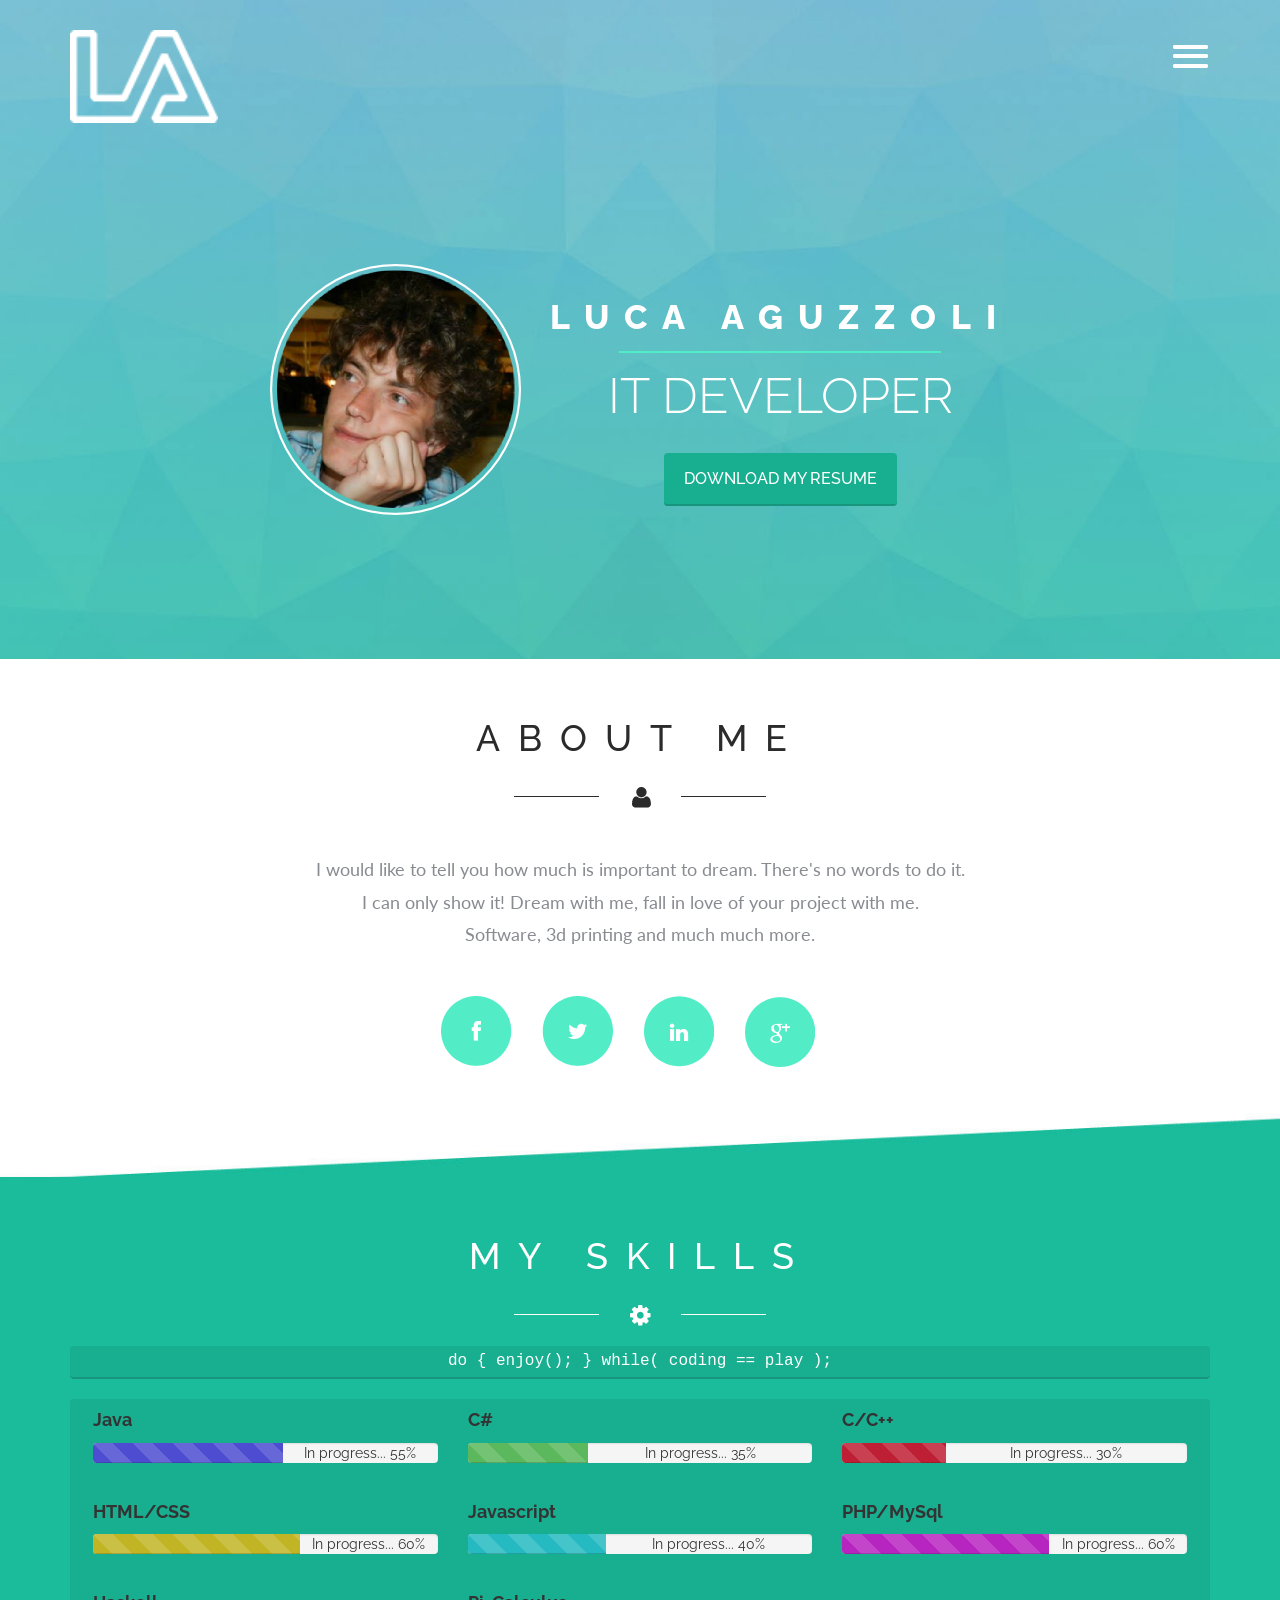
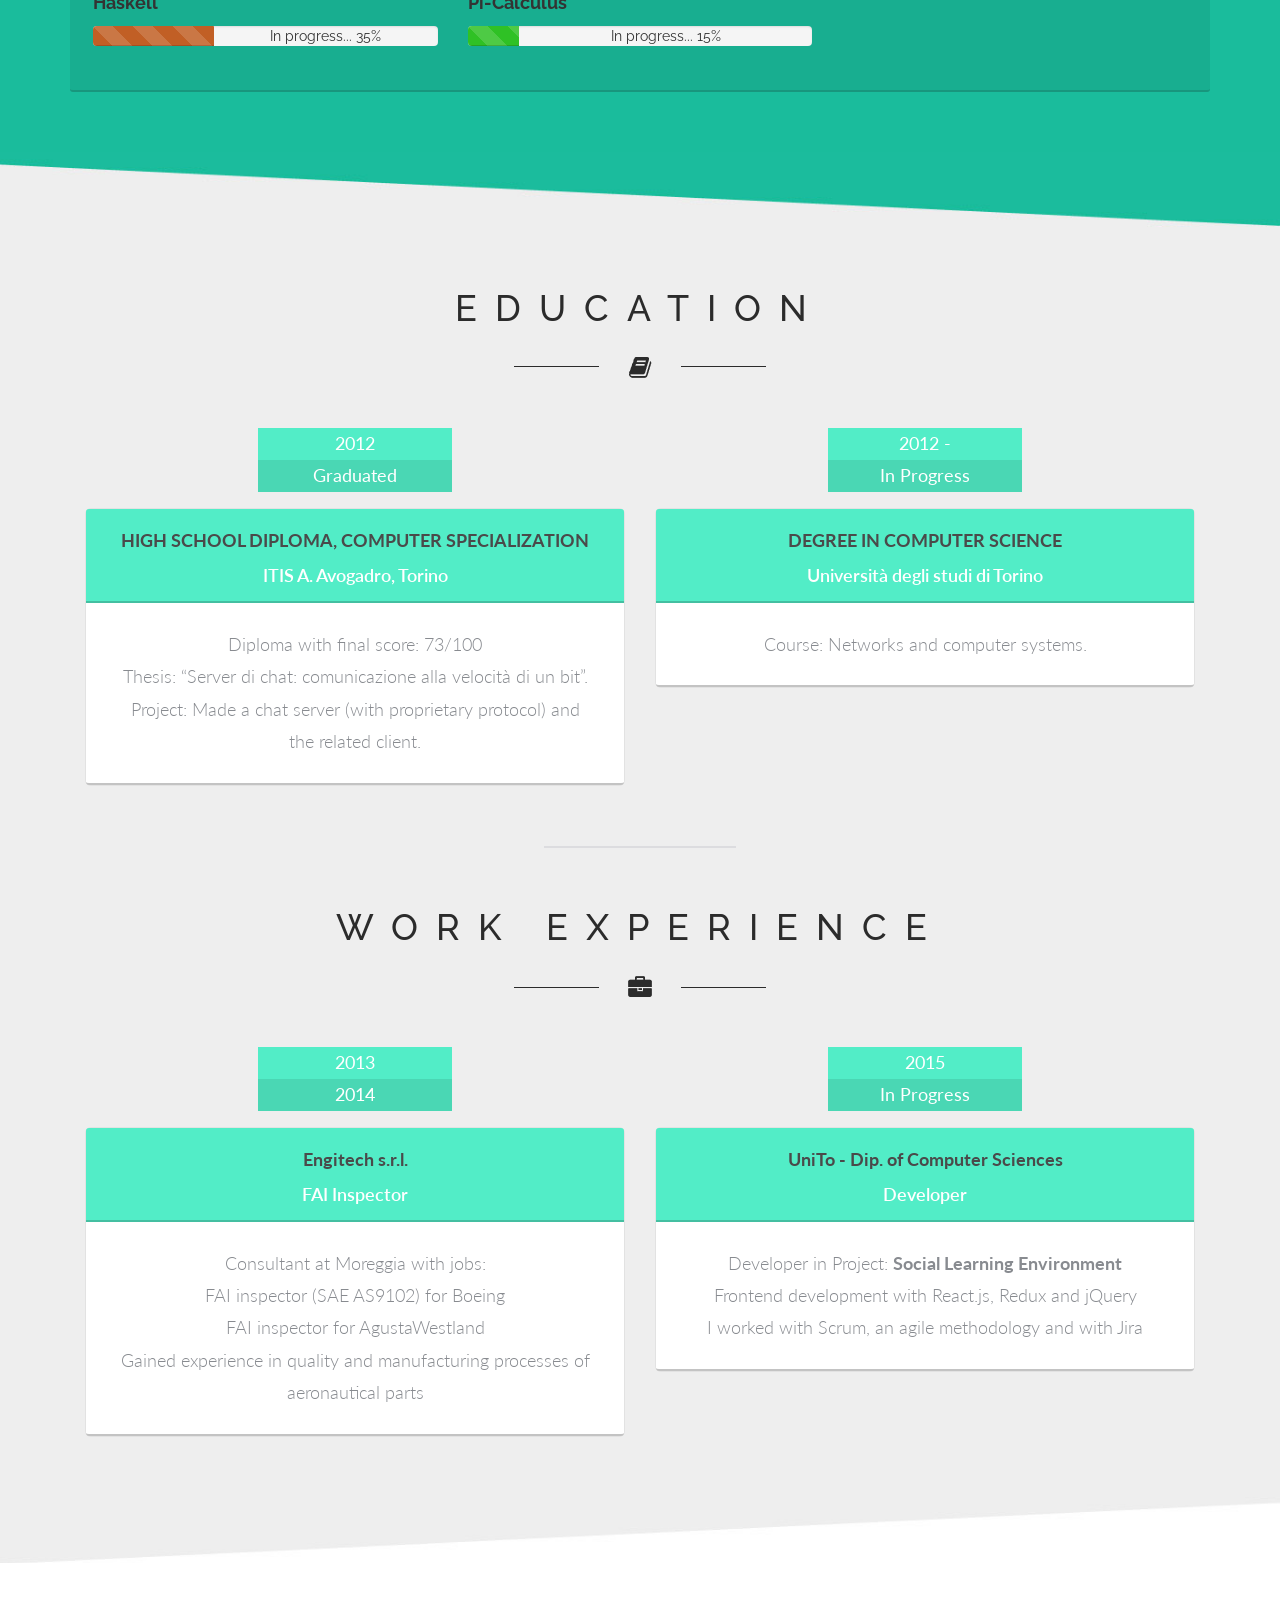
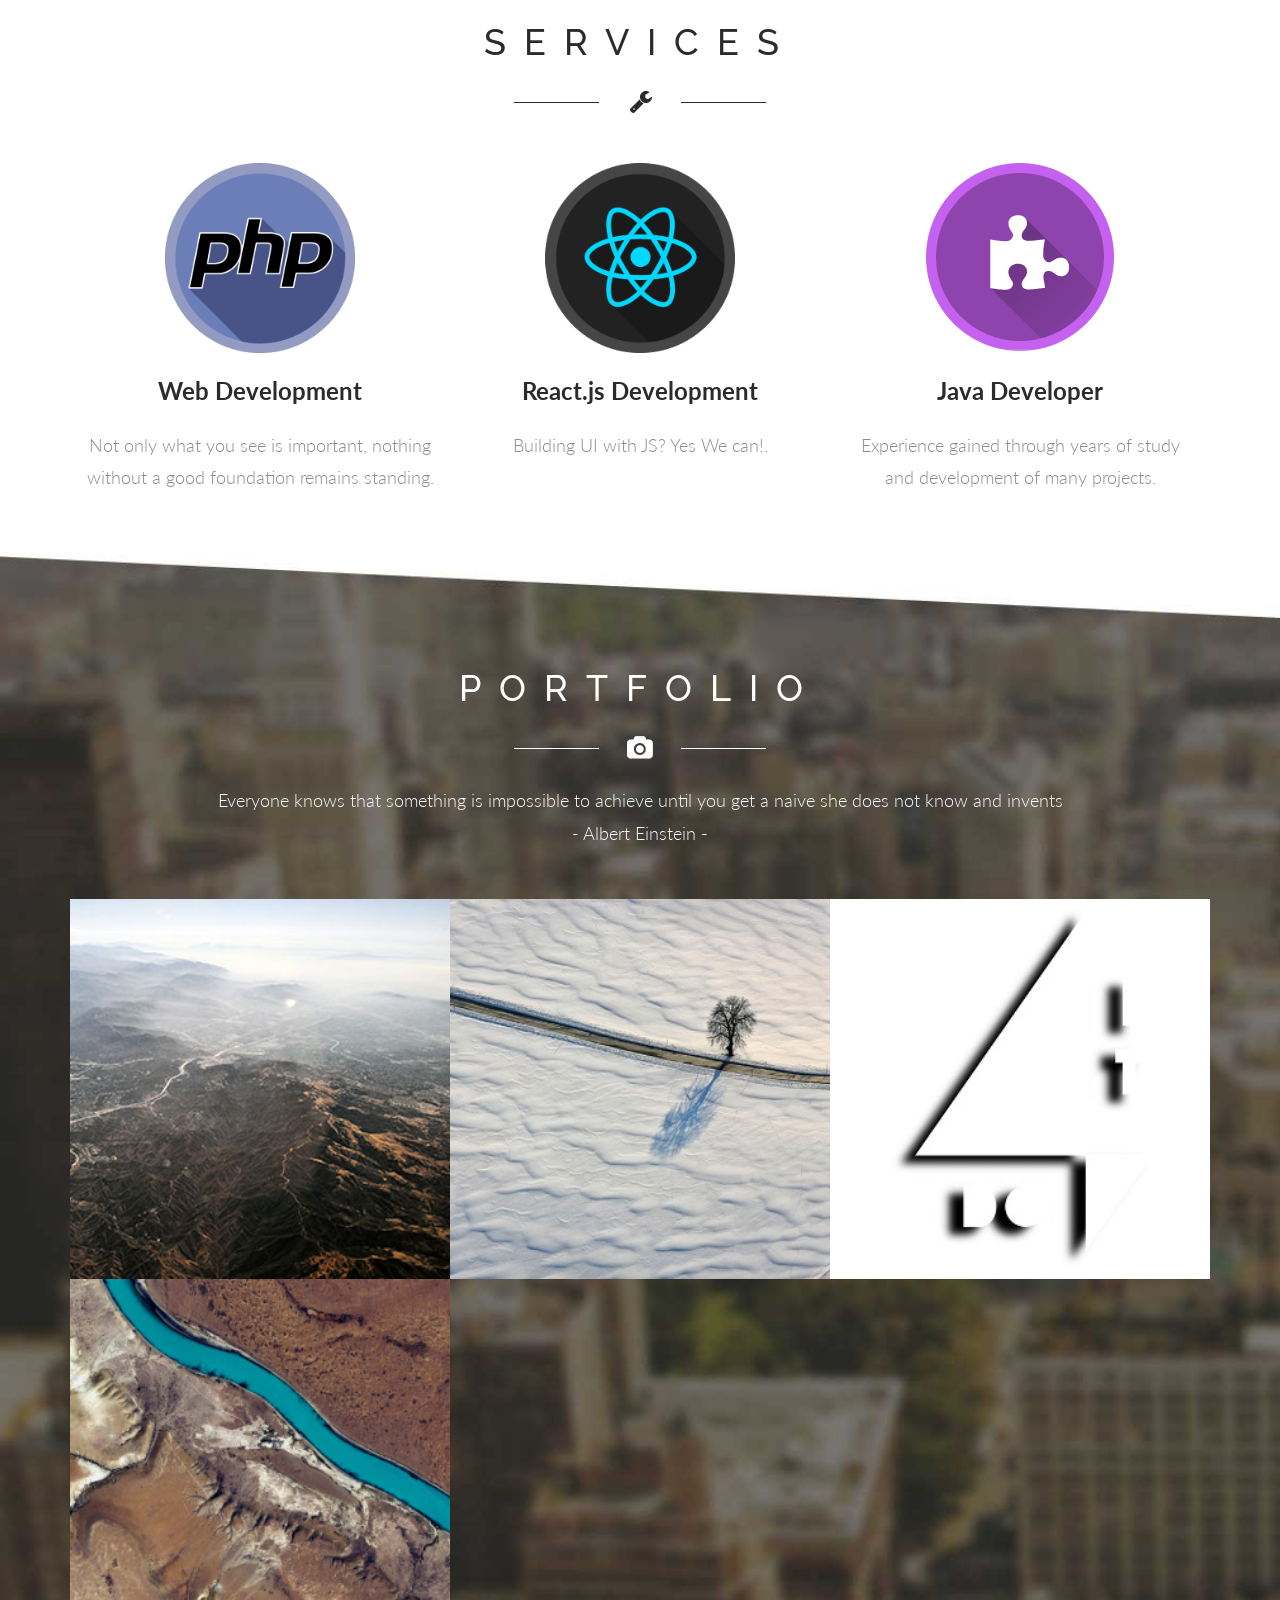
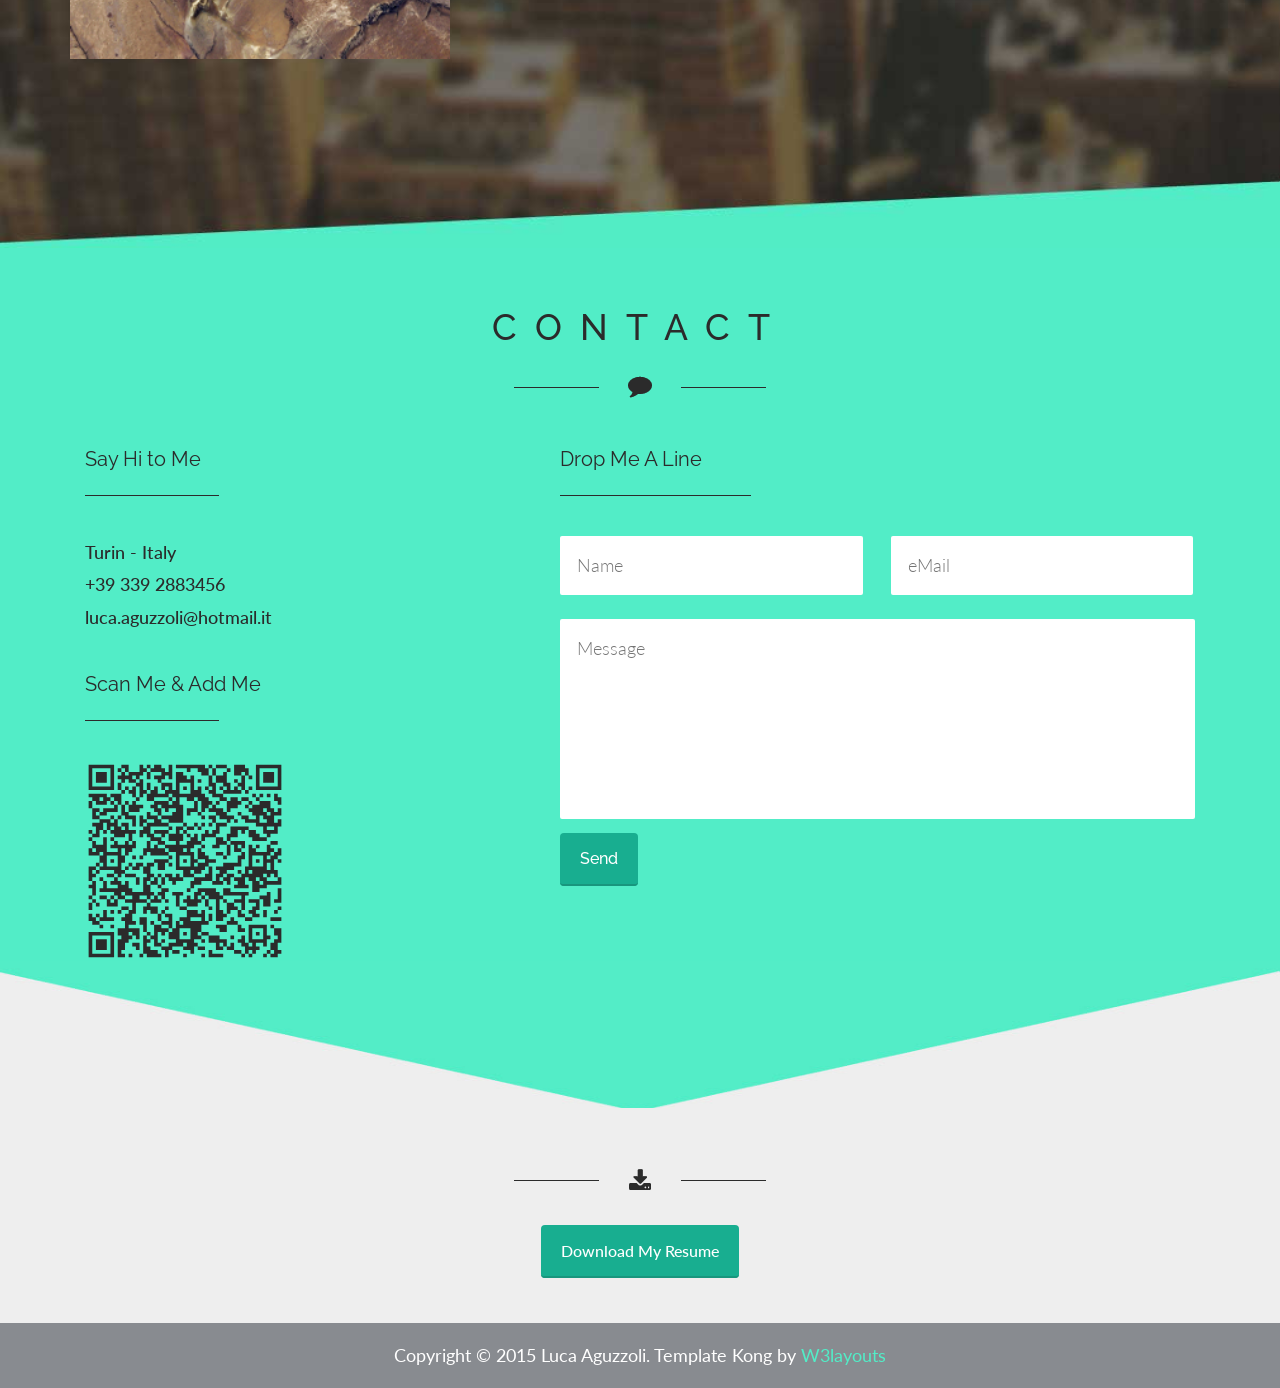
==== commit db7fdd84: "edited the 'working experience' section" ====
--- a/index.html
+++ b/index.html
@@ -328,37 +328,39 @@
          <div class="strip text-center">
             <img src="images/work.png" alt=" " />
          </div>
-         <div class="col-md-12 work-grids">
-            <div class="w-grid   ">
-               <div class="work-grid liuk-card-title">
-                  <h3>2013 - 2014</h3>
-               </div>
-               <div class="work-grid-info liuk-card-content">
-                  <h4>Engitech s.r.l.</h4>
-                  <h5>FAI Inspector</h5>
-                  <p>Consultant at Moreggia with jobs:</p>
-                  <p>FAI inspector (SAE AS9102) for Boeing</p>
-                  <p>FAI inspector for AgustaWestland</p>
-                  <p>Gained experience in quality and manufacturing processes of aeronautical parts</p>
-               </div>
-            </div>
-         </div>
-         <!-- <div class="work-grids">
-            <div class="col-md-12 w-grid ">
-               <div class="work-grid liuk-card-title">
-                  <h3>2013 - 2014</h3>
-               </div>
-               <div class="work-grid-info liuk-card-content">
-                  <h4>Engitech s.r.l.</h4>
-                  <h5>FAI Inspector</h5>
-                  <p>Consultant at Moreggia with jobs:</p>
-                  <p>FAI inspector (SAE AS9102) for Boeing</p>
-                  <p>FAI inspector for AgustaWestland</p>
-                  <p>Gained experience in quality and manufacturing processes of aeronautical parts</p>
-               </div>
-            </div>
-            <div class="clearfix"></div>
-         </div> -->
+         <div class="edu-grids">
+            <div class="col-md-6 edu-grid">
+               <p>2013</p>
+               <span>2014</span>
+               <div class="edu-border">
+                  <div class="edu-grid-master liuk-card-title">
+                     <h3>Engitech s.r.l.</h3>
+                     <h4>FAI Inspector</h4>
+                  </div>
+                  <div class="edu-grid-info liuk-card-content">
+                     <h5>Consultant at Moreggia with jobs:</h5>
+                     <h5>FAI inspector (SAE AS9102) for Boeing</h5>
+                     <h5>FAI inspector for AgustaWestland</h5>
+                     <h5>Gained experience in quality and manufacturing processes of aeronautical parts</h5>
+                  </div>
+               </div>
+            </div>
+            <div class="col-md-6 edu-grid">
+               <p>2015</p>
+               <span>In Progress</span>
+               <div class="edu-border">
+                  <div class="edu-grid-master liuk-card-title">
+                     <h3>UniTo - Dip. of Computer Sciences</h3>
+                     <h4>Developer</h4>
+                  </div>
+                  <div class="edu-grid-info liuk-card-content">
+                     <h5>Developer in Project: <b>Social Learning Environment</b></h5>
+                     <h5>Frontend development with React.js, Redux and jQuery</h5>
+                     <h5>I worked with Scrum, an agile methodology and with Jira</h5>
+                  </div>
+               </div>
+            </div>
+         </div>
       </div>
    </div>
    <!--//work-->
@@ -434,7 +436,7 @@
                   <div class="textbox">
                      <h4>Social Learning Environment</h4>
                      <p>Connect your knowledge</p>
-                     <div class="button"><a href="http://dev.sle.di.unito.it/" target="_blank">VIEW</a></div>
+                     <div class="button"><a href="http://sle.di.unito.it/" target="_blank">VIEW</a></div>
                   </div>
                </div>
             </div>
--- a/css/style.css
+++ b/css/style.css
@@ -110,7 +110,7 @@
 .banner {
    background: url(../images/banner.jpg) no-repeat 0px 0px;
    background-size: cover;
-   -webkit-background-size: cover;
+   background-size: cover;
    -moz-background-size: cover;
    -o-background-size: cover;
    text-align: center;
@@ -447,7 +447,7 @@
 .gallery-section {
    background: url(../images/port-back.jpg) no-repeat 0px 0px;
    background-size: cover;
-   -webkit-background-size: cover;
+   background-size: cover;
    -moz-background-size: cover;
    -o-background-size: cover;
    text-align: center;
@@ -534,455 +534,6 @@
 
 /*--//portfolio--*/
 
-.test-banner {
-   background: #ffffff;
-   border-top: 15px solid #52edc7;
-   width: 54%;
-   margin: 50px auto 0 auto;
-   padding: 82px 45px;
-}
-.testimonials {
-   background: #eeeeee;
-   padding: 60px 0;
-}
-.testimonials h3 {
-   margin: 0;
-   color: #2b2b2b;
-   font-size: 36px;
-   font-weight: 500;
-   letter-spacing: 18px;
-   text-align: center;
-}
-.test-left img {
-   width: 100%;
-}
-.test-left {
-   float: left;
-   width: 40%;
-}
-.test-right {
-   float: right;
-   width: 52%;
-}
-.test-right p {
-   margin: 25px 0 38px 0;
-   font-size: 16px;
-   color: #4a4a4a;
-   line-height: 1.8em;
-   font-family: 'Lato', sans-serif;
-   font-weight: 600;
-   font-style: italic;
-}
-.test-right h4 {
-   margin: 0;
-   font-size: 16px;
-   color: #888b90;
-   font-family: 'Lato', sans-serif;
-   font-weight: 400;
-}
-.test-banner {
-   position: relative;
-}
-.test-banner img.quoa {
-   position: absolute;
-   top: 14%;
-   left: 45%;
-}
-.test-banner img.quo {
-   position: absolute;
-   top: 77%;
-   left: 45%;
-}
-
-/*--//process--*/
-
-
-/*-- Slider Part starts Here --*/
-
-#slider3, #slider4 {
-   box-shadow: none;
-   -moz-box-shadow: none;
-   -webkit-box-shadow: none;
-   margin: 0 auto;
-}
-.rslides_tabs {
-   list-style: none;
-   padding: 0;
-   background: rgba(0, 0, 0, .25);
-   box-shadow: 0 0 1px rgba(255, 255, 255, .3), inset 0 0 5px rgba(0, 0, 0, 1.0);
-   -moz-box-shadow: 0 0 1px rgba(255, 255, 255, .3), inset 0 0 5px rgba(0, 0, 0, 1.0);
-   -webkit-box-shadow: 0 0 1px rgba(255, 255, 255, .3), inset 0 0 5px rgba(0, 0, 0, 1.0);
-   font-size: 18px;
-   list-style: none;
-   margin: 0 auto 50px;
-   max-width: 540px;
-   padding: 10px 0;
-   text-align: center;
-   width: 100%;
-}
-.rslides_tabs li {
-   display: inline;
-   float: none;
-   margin-right: 1px;
-}
-.rslides_tabs a {
-   width: auto;
-   line-height: 20px;
-   padding: 9px 20px;
-   height: auto;
-   background: transparent;
-   display: inline;
-}
-.rslides_tabs li:first-child {
-   margin-left: 0;
-}
-.rslides_tabs .rslides_here a {
-   background: rgba(255, 255, 255, .1);
-   color: #fff;
-   font-weight: bold;
-}
-.events {
-   list-style: none;
-}
-.callbacks_container {
-   position: relative;
-   float: left;
-   width: 100%;
-}
-.callbacks {
-   position: relative;
-   list-style: none;
-   overflow: hidden;
-   width: 100%;
-   padding: 0;
-   margin: 0;
-}
-.callbacks li {
-   position: absolute;
-   width: 100%;
-   left: 0;
-   top: 0;
-}
-.callbacks img {
-   position: relative;
-   z-index: 1;
-   height: auto;
-   border: 0;
-}
-.callbacks .caption {
-   display: block;
-   position: absolute;
-   z-index: 2;
-   font-size: 20px;
-   text-shadow: none;
-   color: #fff;
-   left: 0;
-   right: 0;
-   padding: 10px 20px;
-   margin: 0;
-   max-width: none;
-   top: 10%;
-   text-align: center;
-}
-.callbacks_nav {
-   position: absolute;
-   -webkit-tap-highlight-color: rgba(0, 0, 0, 0);
-   top: 66%;
-   left: 0;
-   opacity: 0.7;
-   z-index: 3;
-   text-indent: -9999px;
-   overflow: hidden;
-   text-decoration: none;
-   height: 28px;
-   width: 20px;
-   margin-top: -65px;
-}
-.callbacks_nav:active {
-   opacity: 1.0;
-}
-a.callbacks_nav.callbacks1_nav.prev {
-   background: transparent url("../images/themes.png") no-repeat 0px 0px;
-   left: 13%;
-}
-.callbacks_nav.next {
-   background: transparent url("../images/themes.png") no-repeat -20px 0px;
-   left: 84%;
-}
-#slider3-pager a, #slider4-pager a {
-   display: inline-block;
-}
-#slider3-pager span, #slider4-pager span {
-   float: left;
-}
-#slider3-pager span, #slider4-pager span {
-   width: 100px;
-   height: 15px;
-   background: #fff;
-   display: inline-block;
-   border-radius: 30em;
-   opacity: 0.6;
-}
-#slider3-pager .rslides_here a, #slider4-pager .rslides_here a {
-   background: #FFF;
-   border-radius: 30em;
-   opacity: 1;
-}
-#slider3-pager a, #slider4-pager a {
-   padding: 0;
-}
-#slider3-pager li, #slider4-pager li {
-   display: inline-block;
-}
-.rslides {
-   position: relative;
-   list-style: none;
-   overflow: hidden;
-   width: 100%;
-   padding: 0;
-   margin: 0;
-}
-.rslides li {
-   -webkit-backface-visibility: hidden;
-   position: absolute;
-   display: none;
-   width: 100%;
-   left: 0;
-   top: 0;
-}
-.rslides li {
-   position: relative;
-   display: block;
-   float: left;
-}
-.callbacks_tabs {
-   list-style: none;
-   position: absolute;
-   top: 73%;
-   z-index: 999;
-   left: 46%;
-   padding: 0;
-   margin: 0;
-}
-ul.callbacks_tabs.callbacks2_tabs {
-   top: 73%;
-   left: 46%;
-}
-.slider-top {
-   text-align: center;
-   padding: 10em 0;
-}
-.slider-top h1 {
-   font-weight: 700;
-   font-size: 48px;
-   color: #010101;
-}
-.slider-top p {
-   font-weight: 400;
-   font-size: 20px;
-   padding: 1em 7em;
-   color: #010101;
-}
-.slider-top ul.social-slide {
-   display: inline-flex;
-   margin: 0px;
-   padding: 0px;
-}
-ul.social-slide li i {
-   width: 70px;
-   height: 74px;
-   background: url(../images/img-resources.png)no-repeat;
-   display: inline-block;
-   margin: 0px 15px;
-}
-ul.social-slide li i.win {
-   background-position: -6px 0px;
-}
-ul.social-slide li i.android {
-   background-position: -110px 0px;
-}
-ul.social-slide li i.mac {
-   background-position: -215px 0px;
-}
-.callbacks_tabs li {
-   display: inline-block;
-}
-@media screen and (max-width: 600px) {
-   .callbacks_nav {
-      top: 47%;
-   }
-}
-.callbacks_tabs a {
-   visibility: hidden;
-}
-.callbacks_tabs a:after {
-   content: "\f111";
-   font-size: 0;
-   font-family: FontAwesome;
-   visibility: visible;
-   display: block;
-   height: 14px;
-   width: 14px;
-   display: inline-block;
-   background: #ffffff;
-   border-radius: 30px;
-   -webkit-border-radius: 30px;
-   -moz-border-radius: 30px;
-   -o-border-radius: 30px;
-   -ms-border-radius: 30px;
-}
-.callbacks_here a:after {
-   background: #99cc33;
-}
-a.callbacks_nav.callbacks2_nav.prev {
-   background: transparent url("../images/2.png") no-repeat left top;
-   width: 23px;
-   height: 23px;
-}
-a.callbacks_nav.callbacks2_nav.next {
-   background: transparent url("../images/2.png") no-repeat -29px 0px;
-   width: 23px;
-   height: 23px;
-}
-a.callbacks_nav.callbacks2_nav.prev {
-   left: 86% !important;
-   top: 9%;
-}
-a.callbacks_nav.callbacks2_nav.next {
-   right: 0% !important;
-   top: 9%;
-}
-
-/*-- Slider part Ends Here --*/
-
-
-/*-- clients --*/
-
-.clients {
-   padding: 0 0 60px 0;
-   background: #eeeeee;
-}
-.strip-line {
-   background: #52edc7;
-   width: 20%;
-   margin: 0 auto;
-   padding: 1px;
-}
-.clients h4 {
-   margin: 0 0 18px 0;
-   font-size: 20px;
-   color: #2b2b2b;
-}
-.client-grids {
-   margin-top: 50px;
-}
-
-/*-- //clients --*/
-
-
-/*-- blog --*/
-
-.blog {
-   padding: 60px 0;
-}
-.blog-info h3 {
-   margin: 0;
-   color: #2b2b2b;
-   font-size: 36px;
-   font-weight: 500;
-   letter-spacing: 18px;
-}
-.blog-grids {
-   margin-top: 50px;
-}
-.blog-grid {
-   border: 1px solid #dedede;
-   border-radius: 4px;
-}
-.blog-grid img {
-   width: 100%;
-}
-.blog-text {
-   padding: 60px 20px 25px 20px;
-}
-.blog-grid a {
-   text-decoration: none;
-   font-size: 20px;
-   color: #2b2b2b;
-   font-family: 'Lato', sans-serif;
-   font-weight: 700;
-}
-.stripa {
-   background: #dedede;
-   width: 30%;
-   height: 1px;
-   margin: 15px 0;
-}
-.blog-grid p {
-   font-family: 'Lato', sans-serif;
-   line-height: 1.8em;
-   margin: 0;
-   font-size: 16px;
-   color: #888b90;
-   font-weight: 300;
-}
-.blog-grid ul {
-   padding: 7px 20px;
-   margin: 0;
-   border-top: 1px solid #dedede;
-}
-.blog-grid ul li {
-   list-style-type: none;
-   display: inline-block;
-   padding-right: 20px;
-}
-.blog-grid ul li a {
-   color: #888b90;
-   font-size: 12px;
-   font-weight: 700;
-}
-.blog-grid ul li:nth-child(2) {
-   border-left: 1px solid #888b90;
-   padding-left: 20px;
-}
-.blog-text-info:nth-child(1), .blog-text-info:nth-child(2), .blog-text-info:nth-child(3) {
-   margin-bottom: 30px;
-}
-.blog-pos p {
-   color: #fff;
-   font-size: 24px;
-   margin: 0;
-   text-align: center;
-   font-weight: 700;
-   transform: rotate(45deg);
-   -webkit-transform: rotate(45deg);
-   -o-transform: rotate(45deg);
-   -moz-transform: rotate(45deg);
-}
-.blog-pos p span {
-   font-size: 16px;
-   display: block;
-   font-weight: 400;
-   margin: -19px 0 0 0;
-}
-.blog-text-info {
-   position: relative;
-}
-.blog-pos {
-   position: absolute;
-   top: 42%;
-   left: 14%;
-   width: 17.5%;
-   background: #52edc7;
-   transform: rotate(-46deg);
-   -webkit-transform: rotate(-46deg);
-   -o-transform: rotate(-46deg);
-   -moz-transform: rotate(-46deg);
-}
-
-/*-- blog --*/
-
-
 /*-- contact --*/
 
 .contact {
@@ -1071,21 +622,6 @@
 .contact-right input[type="text"]:nth-child(2), .coment-form input[type="text"]:nth-child(2) {
    margin-right: 0;
 }
-.contact-right form input[type="button"] {
-   color: #2b2b2b;
-   font-family: 'Lato', sans-serif;
-   background: url(../images/mess.png) no-repeat 81px 14px;
-   width: 49%;
-   border-radius: 4px;
-   height: 52px;
-   font-size: 20px;
-   font-weight: 800;
-   padding: 0;
-   border: 3px solid #2b2b2b;
-}
-.contact-right form input[type="button"]:hover {
-   border: 3px solid #ffffff;
-}
 .resume {
    background: #eeeeee;
    padding: 32px 0 60px 0;
@@ -1137,55 +673,31 @@
 .footer-top {
    background: url(../images/footer.jpg) no-repeat 0px 0px;
    background-size: cover;
-   -webkit-background-size: cover;
+   background-size: cover;
    -moz-background-size: cover;
    -o-background-size: cover;
    min-height: 188px;
 }
-.contact-back {
-   background: url(../images/con-t.jpg) no-repeat 0px 0px;
+.services-back {
+   background: url(../images/work-b.jpg) no-repeat 0px 0px;
    background-size: cover;
-   -webkit-background-size: cover;
-   -moz-background-size: cover;
-   -o-background-size: cover;
-   min-height: 85px;
-}
-.client-back {
-   background: url(../images/clien-b.jpg) no-repeat 0px 0px;
    background-size: cover;
-   -webkit-background-size: cover;
-   -moz-background-size: cover;
-   -o-background-size: cover;
-   min-height: 99px;
-}
-.process-back {
-   background: url(../images/pro-b.jpg) no-repeat 0px 0px;
-   background-size: cover;
-   -webkit-background-size: cover;
    -moz-background-size: cover;
    -o-background-size: cover;
    min-height: 93px;
 }
-.services-back {
-   background: url(../images/work-b.jpg) no-repeat 0px 0px;
+.my-skill-back {
+   background: url(../images/myskill-b.jpg) no-repeat 0px 0px;
    background-size: cover;
-   -webkit-background-size: cover;
+   background-size: cover;
    -moz-background-size: cover;
    -o-background-size: cover;
    min-height: 93px;
 }
-.my-skill-back {
-   background: url(../images/myskill-b.jpg) no-repeat 0px 0px;
-   background-size: cover;
-   -webkit-background-size: cover;
-   -moz-background-size: cover;
-   -o-background-size: cover;
-   min-height: 93px;
-}
 .about-back {
    background: url(../images/about-b.jpg) no-repeat 0px 0px;
    background-size: cover;
-   -webkit-background-size: cover;
+   background-size: cover;
    -moz-background-size: cover;
    -o-background-size: cover;
    min-height: 102px;
@@ -1200,405 +712,6 @@
    height: 2px;
    background: #dcdcdf;
 }
-
-/*-- single-page --*/
-
-.page-head {
-   min-height: 140px;
-}
-.sam-head h3 {
-   margin: 0;
-   color: #2b2b2b;
-   font-size: 36px;
-   font-weight: 500;
-   letter-spacing: 18px;
-}
-.sample-page {
-   padding: 60px 0;
-}
-.sample-page-left {
-   margin-top: 50px;
-}
-.sample-page-right {
-   margin-top: 50px;
-}
-.sample-page-info h5 {
-   font-size: 20px;
-   font-weight: 500;
-   margin: 20px 0;
-   color: #52edc7;
-   line-height: 1.6em;
-}
-.sample-page-info p {
-   margin: 0;
-   line-height: 1.8em;
-   color: #888b90;
-   font-size: 18px;
-   font-weight: 300;
-   font-family: 'Lato', sans-serif;
-}
-.sample-page img {
-   box-sizing: border-box;
-   height: auto;
-   max-width: 100%;
-}
-.sample-page-info img {
-   width: 100%;
-}
-.comments h4 {
-   color: #2b2b2b;
-   margin: 0 0 30px 0;
-   font-size: 20px;
-   font-weight: 600;
-}
-.recent-posts h4 {
-   color: #2b2b2b;
-   margin: 0 0 30px 0;
-   font-size: 20px;
-   font-weight: 600;
-}
-.posts-left {
-   width: 48%;
-   float: left;
-}
-.posts-right {
-   width: 48%;
-   float: right;
-}
-.posts-left img {
-   width: 100%;
-}
-.comment-icons {
-   border-top: 1px dotted #858d94;
-   border-bottom: 1px dotted #858d94;
-   padding: 12px 0;
-   margin: 30px 0;
-}
-.comment-icons ul li span {
-   background: url(../images/comment.png) no-repeat;
-   width: 16px;
-   height: 16px;
-   display: inline-block;
-   vertical-align: middle;
-   margin-right: 10px;
-}
-.comment-icons ul li span.d {
-   background-position: 0px 0px;
-}
-.comment-icons ul li span.clndr {
-   background-position: -16px 0px;
-}
-.comment-icons ul li span.admin {
-   background-position: -32px 0px;
-}
-.comment-icons ul li span.cmnts {
-   background-position: -48px 0px;
-}
-.comment-icons ul li span.like {
-   background-position: -64px 0px;
-}
-.comment-icons ul {
-   margin: 0;
-   padding: 0;
-}
-.comment-icons ul li {
-   list-style-type: none;
-   display: inline-block;
-   margin: 12px 20px 12px 0;
-   color: #2b2b2b;
-   font-size: 15px;
-   font-weight: 500;
-}
-.comment-icons ul li a {
-   color: #2b2b2b;
-}
-.comment-icons ul li a:hover {
-   color: #52edc7;
-   text-decoration: none;
-   transition: .5s all;
-}
-.read-more {
-   margin: 10px 0 0 0;
-}
-.read-more a {
-   font-family: 'Lato', sans-serif;
-   color: #2b2b2b;
-   text-decoration: none;
-   font-size: 15px;
-   font-weight: 800;
-   background: #f1c40f;
-   padding: 5px 10px;
-   border-radius: 4px;
-   border-bottom: 2px solid #b8950a;
-}
-.read-more a:hover {
-   text-decoration: none;
-   transition: .5s all;
-   outline: none;
-   color: #ffffff;
-}
-.category ul {
-   margin: 30px 0 30px 0;
-   padding: 0;
-}
-.category ul li {
-   list-style-type: none;
-   line-height: 2em;
-   color: #888b90;
-   font-size: 18px;
-   font-weight: 300;
-   background: url(../images/mark.png) no-repeat 0px 12px;
-   font-family: 'Lato', sans-serif;
-   padding-left: 28px;
-}
-.category h4 {
-   color: #2b2b2b;
-   margin: 0;
-   font-size: 20px;
-   font-weight: 600;
-}
-.category ul li a {
-   color: #888b90;
-}
-.category ul li a:hover {
-   transition: .5s all;
-   color: #52edc7;
-   text-decoration: none;
-}
-.recent-posts-info {
-   margin-bottom: 3em;
-}
-.posts-right lable {
-   font-size: 14px;
-   font-weight: 600;
-   color: #2b2b2b;
-}
-.posts-right h5 {
-   font-size: 16px;
-   font-weight: 600;
-   margin: 7px 0;
-}
-.posts-right h5 a {
-   color: #52edc7;
-   transition: .5s all;
-   text-decoration: none;
-}
-.posts-right h5 a:hover {
-   color: #2b2b2b;
-   text-decoration: none;
-}
-.posts-right p {
-   margin: 0 0 12px 0;
-   color: #888b90;
-   font-size: 13px;
-   font-weight: 400;
-   line-height: 1.8em;
-}
-.comments-info {
-   margin: 2.7em 0;
-}
-.comments-info p {
-   margin: 12px 0 0 0;
-   color: #2b2b2b;
-   font-size: 13px;
-   font-weight: 400;
-   line-height: 1.8em;
-}
-.cmnt-icon-left {
-   float: left;
-   width: 30%;
-}
-.cmnt-icon-right {
-   float: right;
-   width: 70%;
-}
-.cmnt-icon-right p {
-   color: #2b2b2b;
-   margin: 0 0 10px 0;
-   font-size: 13px;
-   font-weight: 600;
-}
-.cmnt-icon-right p a {
-   color: #52edc7;
-   text-decoration: none;
-}
-.cmnt-icon-right p a:hover {
-   color: #2b2b2b;
-   text-decoration: none;
-   transition: .5s all;
-}
-.admin-text {
-   border: 1px dotted #353a3f;
-   padding: 2em;
-}
-.admin-text h5 {
-   font-size: 15px;
-   font-weight: 600;
-   margin: 0 0 10px 0;
-   color: #2b2b2b;
-}
-.admin-text-left {
-   float: left;
-   width: 11%;
-}
-.admin-text-right {
-   float: right;
-   width: 86%;
-}
-.admin-text-right p, .response-text-right p {
-   color: #2b2b2b;
-   margin: 0 0 20px 0;
-   text-align: left;
-   font-size: 13px;
-   font-weight: 400;
-}
-.admin-text-right span {
-   color: #2b2b2b;
-   font-weight: 600;
-   font-size: 15px;
-}
-.admin-text-right span a {
-   color: #2b2b2b;
-   text-decoration: none;
-}
-.admin-text-right span a:hover {
-   color: #52edc7;
-   transition: .5s all;
-}
-.related-posts-grids {
-   float: left;
-   width: 30%;
-   margin-left: 10px;
-}
-.response h4 {
-   color: #2b2b2b;
-   margin: 30px 0;
-   font-size: 20px;
-   font-weight: 600;
-}
-.related-posts-grids img {
-   width: 100%;
-}
-.related-posts-grids h5 {
-   font-size: 15px;
-   font-weight: 600;
-   margin: .5em 0;
-   color: #1C90F4;
-}
-.response-info {
-   padding: 2em;
-   border: 1px dotted #353a3f;
-}
-.response-info:nth-child(2) {
-   border-bottom: none;
-}
-.response-text h5 {
-   font-size: 15px;
-   font-weight: 600;
-   margin: 0 0 1em 0;
-   color: #fff;
-}
-.response-text-left h5 a {
-   text-decoration: none;
-   color: #52edc7;
-}
-.response-text-left h5 a:hover {
-   text-decoration: none;
-   color: #2b2b2b;
-   transition: .5s all;
-}
-.response-text-left {
-   float: left;
-   width: 11%;
-}
-.response-text-left h5 {
-   color: #fff;
-   font-weight: 600;
-   font-size: 15px;
-   margin: 1em 0 0 0;
-}
-.response-text-right {
-   float: right;
-   width: 86%;
-}
-.response-text-right p {
-   color: #2b2b2b;
-   margin: 0 0 1.5em 0;
-   text-align: left;
-   font-size: 13px;
-   letter-spacing: 1px;
-   line-height: 1.8em;
-}
-.response-text-right ul {
-   padding: 0;
-   text-align: right;
-   margin-bottom: 0;
-}
-.response-text-right ul li {
-   display: inline-block;
-   color: #2b2b2b;
-   margin-right: 1em;
-   font-size: 14px;
-}
-.response-text-right ul li a {
-   color: #2b2b2b;
-   font-size: 14px;
-}
-.response-text-right ul li a:hover {
-   color: #52edc7;
-   transition: .5s all;
-   text-decoration: none;
-}
-.coment-form h4 {
-   color: #2b2b2b;
-   margin: 30px 0;
-   font-size: 20px;
-   font-weight: 600;
-}
-.coment-form input[type="text"] {
-   border: 3px solid #2b2b2b;
-   border-radius: 2px;
-   font-family: 'Lato', sans-serif;
-   width: 47.65%;
-   outline: none;
-   padding: 14px;
-   font-size: 18px;
-   font-weight: 300;
-   color: #2b2b2b;
-   margin: 0 29px 29px 0;
-}
-.coment-form textarea {
-   border: 3px solid #2b2b2b;
-   border-radius: 2px;
-   font-family: 'Lato', sans-serif;
-   width: 100%;
-   height: 200px;
-   outline: none;
-   font-weight: 300;
-   font-size: 18px;
-   color: #2b2b2b;
-   resize: none;
-   padding: 14px;
-   margin-bottom: 29px;
-}
-.coment-form input[type="button"] {
-   font-family: 'Lato', sans-serif;
-   background: url(../images/mess.png) no-repeat 81px 14px;
-   width: 49%;
-   border-radius: 4px;
-   height: 52px;
-   font-size: 20px;
-   font-weight: 800;
-   padding: 0;
-   color: #2b2b2b;
-   border: 3px solid #2b2b2b;
-}
-.coment-form input[type="button"]:hover {
-   border: 3px solid #52edc7;
-}
-
-/*-- //single-page --*/
-
 
 /*-- to-top --*/
 
@@ -1633,26 +746,13 @@
    margin-left: 0;
    margin-right: 0;
 }
-.posts-right label {
-   font-size: 16px;
-}
-.strip a {
-   background: none;
-   border: none;
-}
 
 /*-- responsive media queries --*/
 
 @media(max-width:1440px) {
-   .comment-icons ul li {
-      margin: 12px 15px 12px 0;
-   }
    .top-header {
       margin-top: 30px;
    }
-   .banner.page-head {
-      min-height: 115px;
-   }
    .banner {
       min-height: 659px;
    }
@@ -1661,15 +761,6 @@
    }
    .footer-top {
       min-height: 167px;
-   }
-   .contact-back {
-      min-height: 77px;
-   }
-   .client-back {
-      min-height: 84px;
-   }
-   .process-back {
-      min-height: 78px;
    }
    .gallery-section {
       min-height: 1319px;
@@ -1692,15 +783,6 @@
    .services-back {
       min-height: 71px;
    }
-   .process-back {
-      min-height: 74px;
-   }
-   .client-back {
-      min-height: 78px;
-   }
-   .contact-back {
-      min-height: 69px;
-   }
    .footer-top {
       min-height: 159px;
    }
@@ -1728,15 +810,6 @@
    .gallery-section {
       min-height: 1294px;
    }
-   .process-back {
-      min-height: 69px;
-   }
-   .client-back {
-      min-height: 70px;
-   }
-   .contact-back {
-      min-height: 65px;
-   }
    .footer-top {
       min-height: 147px;
    }
@@ -1747,9 +820,6 @@
    }
    .top-nav {
       margin-top: 8px;
-   }
-   .banner.page-head {
-      min-height: 96px;
    }
    .boxclose span {
       width: 49px;
@@ -1758,78 +828,11 @@
    a.boxclose {
       right: 92px;
    }
-   .sam-head h3 {
-      font-size: 32px;
-   }
-   .category ul li {
-      font-size: 14px;
-      background: url(../images/mark.png) no-repeat 0px 6px;
-   }
-   .category h4 {
-      font-size: 16px;
-   }
-   .sample-page-info h5 {
-      margin: 20px 0 10px 0;
-   }
-   .sample-page-info h5 {
-      font-size: 16px;
-   }
-   .sample-page-info p {
-      font-size: 16px;
-   }
-   .recent-posts h4 {
-      font-size: 16px;
-   }
-   .posts-right h5 {
-      font-size: 14px;
-      margin: 4px 0;
-   }
-   .posts-right label {
-      font-size: 14px;
-   }
-   .response h4 {
-      font-size: 16px;
-   }
-   .comments h4 {
-      font-size: 16px;
-   }
-   .coment-form h4 {
-      font-size: 16px;
-   }
-   .coment-form input[type="text"] {
-      width: 47.2%;
-   }
-   .coment-form input[type="text"] {
-      width: 47.2%;
-      padding: 10px;
-      font-size: 16px;
-   }
-   .coment-form textarea {
-      height: 175px;
-      font-size: 16px;
-      padding: 10px;
-   }
-   .coment-form input[type="button"] {
-      background: url(../images/mess.png) no-repeat 69px 14px;
-      width: 46%;
-   }
    .footer {
       padding: 35px 0;
    }
    .footer p {
       font-size: 16px;
-   }
-   .admin-text-right p, .response-text-right p {
-      font-size: 13px;
-   }
-   .admin-text-right p, .response-text-right p {
-      margin: 0 0 10px 0;
-   }
-   .sample-page-left {
-      margin-top: 45px;
-   }
-   .sample-page-right {
-      margin-top: 45px;
    }
    .strip {
       margin: 15px 0 0px 0;
@@ -1868,13 +871,6 @@
    .my-skills {
       padding: 45px 0;
    }
-   .skills-grid {
-      width: 33.3% !important;
-      float: left;
-   }
-   .skills-grid:nth-child(1), .skills-grid:nth-child(2), .skills-grid:nth-child(3) {
-      margin-bottom: 30px;
-   }
    .about ul li {
       margin-right: 15px;
    }
@@ -1898,10 +894,6 @@
    }
    .edu-grid p, .edu-grid span {
       width: 38%;
-   }
-   .edu-grid img {
-      top: 25%;
-      left: 39%;
    }
    .edu-grid-master h3 {
       font-size: 16px;
@@ -1978,91 +970,8 @@
    .gallery-section {
       min-height: 1068px;
    }
-   .process h3 {
-      font-size: 32px;
-   }
-   .process-pad {
-      padding: 0 12px;
-   }
-   .process-gird p {
-      font-size: 16px;
-      margin: 8px 0 0 0;
-   }
-   .process-gird {
-      height: 131px;
-      padding: 16px 0 0 0;
-   }
-   .process-gird img {
-      left: 101.5%;
-   }
-   .process-back {
-      min-height: 55px;
-   }
-   .process-girds {
-      margin-top: 40px;
-   }
    .services {
       padding: 45px 0;
-   }
-   .process {
-      padding: 45px 0;
-   }
-   .testimonials {
-      padding: 45px 0;
-   }
-   .test-right p {
-      margin: 9px 0 12px 0;
-   }
-   .test-banner {
-      width: 57%;
-      margin: 45px auto 0 auto;
-      padding: 71px 45px;
-   }
-   .test-right {
-      float: right;
-      width: 54%;
-   }
-   .client-grids {
-      margin-top: 45px;
-   }
-   .client-back {
-      min-height: 58px;
-   }
-   .testimonials h3 {
-      font-size: 32px;
-   }
-   .blog {
-      padding: 45px 0;
-   }
-   .blog-grids {
-      margin-top: 45px;
-   }
-   .blog-grid a {
-      font-size: 16px;
-   }
-   .blog-text {
-      padding: 35px 20px 20px 20px;
-   }
-   .blog-pos p {
-      font-size: 18px;
-   }
-   .blog-pos p span {
-      font-size: 14px;
-      margin: -7px 0 0 0;
-   }
-   .blog-pos {
-      top: 39.3%;
-      left: 14%;
-      width: 18.2%;
-   }
-   .stripa {
-      margin: 10px 0 3px 0;
-   }
-   .contact-back {
-      min-height: 53px;
-   }
-   .blog-info h3 {
-      font-size: 32px;
    }
    .contact {
       padding: 45px 0 0 0;
@@ -2100,58 +1009,19 @@
    .contact-left ul li:nth-child(6) {
       margin: 20px 0 0 0;
    }
-   .contact-right form input[type="button"] {
-      background: url(../images/mess.png) no-repeat 60px 14px;
-      width: 46%;
-   }
    .footer-top {
       min-height: 120px;
    }
    .resume a {
       font-size: 16px;
-   }
-   .clients {
-      padding: 0 0 45px 0;
    }
 }
 @media(max-width:768px) {
    .textbox p {
       font-size: 14px;
    }
-   .recent-posts-info {
-      margin-bottom: 30px;
-      float: left;
-      width: 50%;
-   }
-   .comments-info {
-      margin: 0px 18px 0px 0;
-      float: left;
-      width: 31.5%;
-   }
-   .cmnt-icon-right {
-      float: right;
-      width: 62%;
-   }
-   .comments-info:nth-child(4) {
-      margin-right: 0;
-   }
-   .coment-form input[type="text"] {
-      width: 47.6%;
-   }
-   .sample-page-info h5 {
-      margin: 10px 0 0px 0;
-   }
-   .admin-text h5 {
-      margin-bottom: 15px;
-   }
-   .banner.page-head {
-      min-height: 87px;
-   }
    .top-nav {
       margin-top: 3px;
-   }
-   .comment-icons ul li {
-      margin: 12px 8px 12px 0;
    }
    .menu_box_list li a {
       font-size: 14px;
@@ -2236,10 +1106,6 @@
       float: left;
       width: 33.3% !important;
    }
-   .skills-grid p {
-      margin: 3px 0 0 0;
-      font-size: 14px;
-   }
    .education {
       padding: 40px 0;
    }
@@ -2297,10 +1163,6 @@
    }
    .services {
       padding: 40px 0;
-   }
-   .col-md-3.ser-grid {
-      float: left;
-      width: 25%;
    }
    .ser-grid h3 {
       font-size: 16px;
@@ -2340,10 +1202,6 @@
       margin: 0 auto;
       background-size: 319% !important;
    }
-   .edu-grid img {
-      top: 23%;
-      left: 36%;
-   }
    .gallery-section {
       padding: 68px 0 0px 0;
    }
@@ -2362,83 +1220,6 @@
    }
    .textbox h4 {
       margin-top: 22px;
-   }
-   img.pro-img {
-      display: none;
-   }
-   .testimonials {
-      padding: 40px 0;
-   }
-   .testimonials h3 {
-      font-size: 30px;
-   }
-   .test-banner {
-      width: 77%;
-      margin: 45px auto 0 auto;
-      padding: 54px 45px;
-   }
-   .test-right p {
-      margin: 27px 0 12px 0;
-   }
-   .callbacks_nav {
-      top: 73%;
-   }
-   .callbacks_nav.next {
-      left: 92%;
-   }
-   a.callbacks_nav.callbacks1_nav.prev {
-      left: 5%;
-   }
-   .client-grids {
-      margin-top: 40px;
-   }
-   .cl-grid {
-      float: left;
-      width: 33.3%;
-   }
-   .client-grid img {
-      width: 100%;
-   }
-   .client-back {
-      min-height: 45px;
-   }
-   .clients {
-      padding: 0 0 40px 0;
-   }
-   .blog-info h3 {
-      font-size: 30px;
-   }
-   .test-right p {
-      font-size: 14px;
-   }
-   .blog {
-      padding: 40px 0;
-   }
-   .blog-text-info {
-      float: left;
-      width: 32%;
-      padding: 0;
-      margin-right: 14px;
-   }
-   .blog-text-info:nth-child(3), .blog-text-info:nth-child(6) {
-      margin-right: 0;
-   }
-   .blog-grid a {
-      font-size: 14px;
-   }
-   .blog-grid p {
-      font-size: 14px;
-   }
-   .blog-text {
-      padding: 35px 10px 12px 10px;
-   }
-   .blog-pos {
-      top: 37.3%;
-      left: 14%;
-      width: 18.7%;
-   }
-   .contact-back {
-      min-height: 40px;
    }
    .contact-info h3 {
       font-size: 30px;
@@ -2473,10 +1254,6 @@
       font-size: 14px;
       padding: 6px 10px;
    }
-   .contact-right form input[type="button"] {
-      background: url(../images/mess.png) no-repeat 37px 14px;
-      font-size: 16px;
-   }
    .footer-top {
       min-height: 90px;
    }
@@ -2490,15 +1267,6 @@
    .footer {
       padding: 25px 0;
    }
-   .sam-head h3 {
-      font-size: 30px;
-   }
-   .sample-page-info p {
-      font-size: 14px;
-   }
-   .sample-page-info h5 {
-      font-size: 14px;
-   }
 }
 @media(max-width:640px) {
    .contact-left {
@@ -2565,30 +1333,6 @@
    }
    .gallery-section {
       min-height: 805px;
-   }
-   .test-right p {
-      margin: 6px 0 12px 0;
-   }
-   .client-back {
-      min-height: 35px;
-   }
-   .blog-text-info:nth-child(1), .blog-text-info:nth-child(2), .blog-text-info:nth-child(3), .blog-text-info:nth-child(4) {
-      margin-bottom: 30px;
-   }
-   .blog-text-info {
-      float: left;
-      width: 48.2%;
-   }
-   .blog-text-info:nth-child(6), .blog-text-info:nth-child(4), .blog-text-info:nth-child(2) {
-      margin-right: 0;
-   }
-   .blog-text-info:nth-child(3) {
-      margin-right: 14px;
-   }
-   .blog-pos {
-      top: 43.3%;
-      left: 14%;
-      width: 15.5%;
    }
    .contact-right input[type="text"] {
       width: 100%;
@@ -2601,55 +1345,8 @@
    .contact-left ul li:nth-child(6) {
       margin: 3px 0 0 0;
    }
-   .contact-right form input[type="button"] {
-      height: 45px;
-      width: 41%;
-      background: url(../images/mess.png) no-repeat 26px 11px;
-   }
    .footer-top {
       min-height: 75px;
-   }
-   .admin-text-right {
-      float: right;
-      width: 85%;
-   }
-   .admin-text-left {
-      float: left;
-      width: 13%;
-   }
-   .admin-text-right p, .response-text-right p {
-      margin: 0 0 3px 0;
-   }
-   .response-info {
-      padding: 24px 15px;
-   }
-   .admin-text {
-      padding: 25px 22px;
-   }
-   .coment-form input[type="text"] {
-      width: 46.8%;
-   }
-   .coment-form textarea {
-      height: 153px;
-      font-size: 14px;
-   }
-   .coment-form input[type="text"] {
-      font-size: 14px;
-   }
-   .coment-form input[type="button"] {
-      background: url(../images/mess.png) no-repeat 38px 14px;
-      width: 34%;
-   }
-   .recent-posts-info {
-      float: left;
-      width: 48%;
-      margin-right: 20px;
-   }
-   .recent-posts-info:nth-child(3) {
-      margin-right: 0px;
-   }
-   .comments-info {
-      margin: 0px 15px 0px 0;
    }
    .qrcode {
       height: 100px;
@@ -2667,116 +1364,6 @@
    .logo {
       float: left;
       width: 23%;
-   }
-   .sam-head h3 {
-      font-size: 28px;
-   }
-   .sample-page {
-      padding: 40px 0;
-   }
-   .sample-page-info h5 {
-      font-size: 13px;
-   }
-   .sample-page-info p {
-      font-size: 13px;
-   }
-   .comment-icons ul li {
-      font-size: 13px;
-   }
-   .admin-text-right span {
-      font-size: 13px;
-   }
-   .response-text-right ul li {
-      font-size: 13px;
-   }
-   .response-text-right {
-      float: right;
-      width: 75%;
-   }
-   .response-text-left {
-      float: left;
-      width: 22%;
-   }
-   .response-text-right ul li a {
-      font-size: 13px;
-   }
-   .coment-form h4 {
-      font-size: 13px;
-   }
-   .coment-form h4 {
-      margin: 23px 0;
-   }
-   .response h4 {
-      font-size: 13px;
-   }
-   .response h4 {
-      margin: 23px 0;
-   }
-   .coment-form input[type="text"] {
-      margin: 0 21px 21px 0;
-   }
-   .coment-form input[type="button"] {
-      background: url(../images/mess.png) no-repeat 23px 10px;
-      width: 36%;
-      height: 45px;
-      font-size: 14px;
-   }
-   .recent-posts-info {
-      float: left;
-      width: 100%;
-      margin-right: 0;
-   }
-   .posts-right h5 {
-      font-size: 13px;
-      margin: 8px 0;
-   }
-   .posts-right label {
-      font-size: 13px;
-   }
-   .comments-info {
-      margin: 0px 0px 20px 0;
-      float: left;
-      width: 100%;
-   }
-   .cmnt-icon-left {
-      float: left;
-      width: 18%;
-   }
-   .cmnt-icon-right {
-      float: right;
-      width: 76%;
-   }
-   .category h4 {
-      font-size: 13px;
-   }
-   .sample-page-right {
-      margin-top: 30px;
-   }
-   .category ul li {
-      font-size: 13px;
-   }
-   .category ul {
-      margin: 15px 0 15px 0;
-   }
-   .recent-posts h4 {
-      font-size: 13px;
-   }
-   .comments h4 {
-      font-size: 14px;
-   }
-   .admin-text-right {
-      float: right;
-      width: 75%;
-   }
-   .admin-text-left {
-      float: left;
-      width: 22%;
-   }
-   .admin-text {
-      padding: 12px 15px;
-   }
-   .comments h4 {
-      font-size: 13px;
    }
    .banner-info {
       width: 100%;
@@ -2864,16 +1451,6 @@
       letter-spacing: 11px;
       font-size: 28px;
    }
-   .skills-grid {
-      width: 50% !important;
-      float: left;
-   }
-   .skills-grid p {
-      font-size: 13px;
-   }
-   .skills-grid:nth-child(1), .skills-grid:nth-child(2), .skills-grid:nth-child(3), .skills-grid:nth-child(4) {
-      margin-bottom: 30px;
-   }
    .my-skill-back {
       min-height: 27px;
    }
@@ -2888,10 +1465,6 @@
       margin-right: 0px;
       margin-bottom: 30px;
    }
-   .edu-grid img {
-      top: 30%;
-      left: 42%;
-   }
    .w-grid {
       float: left;
       width: 100%;
@@ -2948,56 +1521,6 @@
    .button a {
       font-size: 13px;
    }
-   .test-banner {
-      width: 90%;
-      margin: 27px auto 0 auto;
-      padding: 54px 27px;
-   }
-   .test-right p {
-      font-size: 13px;
-   }
-   .test-right p {
-      margin: 6px 0 4px 0;
-   }
-   .test-right h4 {
-      font-size: 13px;
-   }
-   .callbacks_nav.next {
-      left: 97%;
-   }
-   a.callbacks_nav.callbacks1_nav.prev {
-      left: -2%;
-   }
-   .client-grids {
-      margin-top: 23px;
-   }
-   .client-back {
-      min-height: 27px;
-   }
-   .clients {
-      padding: 0 0 29px 0;
-   }
-   .blog-grid a {
-      font-size: 13px;
-   }
-   .blog-grid p {
-      font-size: 13px;
-   }
-   .blog-text {
-      padding: 29px 7px 7px 7px;
-   }
-   .blog-pos {
-      top: 36.3%;
-      left: 14%;
-      padding: 3px 0;
-      width: 22.4%;
-   }
-   .blog-grid ul li {
-      padding-right: 15px;
-   }
-   .contact-back {
-      min-height: 26px;
-   }
    .contact-left ul li {
       font-size: 13px;
    }
@@ -3014,10 +1537,6 @@
    .contact-right {
       float: right;
       width: 54% !important;
-   }
-   .contact-right form input[type="button"] {
-      width: 55%;
-      background: url(../images/mess.png) no-repeat 14px 11px;
    }
    .footer-top {
       min-height: 55px;
@@ -3037,9 +1556,6 @@
       height: 100px;
       width: 100px;
    }
-   .col-md-4.sample-page-right {
-      padding: 0;
-   }
    .logo {
       float: left;
       width: 35%;
@@ -3047,64 +1563,6 @@
    .top-header {
       margin-top: 18px;
    }
-   .banner.page-head {
-      min-height: 66px;
-   }
-   .col-md-8.sample-page-left {
-      padding: 0;
-   }
-   .sample-page-left {
-      margin-top: 30px;
-   }
-   .admin-text-left {
-      float: left;
-      width: 29%;
-   }
-   .admin-text-right {
-      float: right;
-      width: 68%;
-      margin-top: 15px;
-   }
-   .response-text-left {
-      float: left;
-      width: 29%;
-   }
-   .response-text-right {
-      float: right;
-      width: 68%;
-   }
-   .response-text-right ul {
-      text-align: left;
-   }
-   .coment-form input[type="text"] {
-      margin: 0 0px 21px 0;
-      width: 100%;
-   }
-   .coment-form input[type="button"] {
-      background: url(../images/mess.png) no-repeat 79px 12px;
-      width: 100%;
-   }
-   .category ul li {
-      padding-left: 20px;
-   }
-   .category ul li {
-      font-size: 12px;
-   }
-   .category ul li {
-      background: url(../images/mark.png) no-repeat 0px 3px;
-   }
-   .posts-left {
-      width: 100%;
-      float: left;
-   }
-   .posts-right {
-      width: 100%;
-      float: right;
-      margin-top: 10px;
-   }
-   .comments-info p {
-      margin: 2px 0 0 0;
-   }
    .footer p {
       font-size: 13px;
    }
@@ -3136,18 +1594,8 @@
    .about-back {
       min-height: 19px;
    }
-   .skills-grid {
-      width: 100% !important;
-   }
-   .skills-grid:nth-child(1), .skills-grid:nth-child(2), .skills-grid:nth-child(3), .skills-grid:nth-child(4), .skills-grid:nth-child(5) {
-      margin-bottom: 30px;
-   }
    .my-skill-back {
       min-height: 17px;
-   }
-   .edu-grid img {
-      top: 27%;
-      left: 38%;
    }
    .services-back {
       min-height: 18px;
@@ -3171,68 +1619,9 @@
    .gallery-section {
       min-height: 904px;
    }
-   img.pro-img {
-      display: block;
-   }
    .menu_box_list ul li {
       display: block;
       padding: 4px 0;
-   }
-   img.pro-imga, img.pro-imgb {
-      display: none;
-   }
-   .test-left {
-      float: left;
-      width: 100%;
-   }
-   .test-right {
-      float: right;
-      width: 100%;
-   }
-   .test-right p {
-      margin: 22px 0 16px 0;
-   }
-   .test-banner img.quoa {
-      position: absolute;
-      top: 55%;
-      left: 9%;
-   }
-   .test-banner img.quo {
-      position: absolute;
-      top: 79%;
-      left: 37%;
-   }
-   .test-banner {
-      width: 90%;
-      margin: 27px auto 0 auto;
-      padding: 30px 27px;
-   }
-   a.callbacks_nav.callbacks1_nav.prev {
-      left: -5%;
-   }
-   .cl-grid {
-      float: left;
-      width: 100%;
-      margin-top: 30px;
-   }
-   .client-grids {
-      margin-top: 0;
-   }
-   .blog-text-info {
-      float: left;
-      width: 100%;
-   }
-   .blog-pos {
-      top: 46.3%;
-      left: 14%;
-      padding: 3px 0;
-      width: 16.4%;
-   }
-   .blog-text-info:nth-child(1), .blog-text-info:nth-child(2), .blog-text-info:nth-child(3), .blog-text-info:nth-child(4), .blog-text-info:nth-child(5) {
-      margin-bottom: 30px;
-   }
-   .contact-back {
-      min-height: 15px;
    }
    .contact-grids {
       margin-top: 25px;
@@ -3251,10 +1640,6 @@
    }
    .contact-right input[type="text"] {
       margin: 0 0px 21px 0;
-   }
-   .contact-right form input[type="button"] {
-      width: 100%;
-      background: url(../images/mess.png) no-repeat 81px 11px;
    }
    .contact {
       padding: 40px 0;
--- a/css/liuk-style.css
+++ b/css/liuk-style.css
@@ -80,3 +80,7 @@
    margin-left: auto;
    margin-right: auto;
 }
+
+.edu-border{
+   margin-top: 16px;
+}
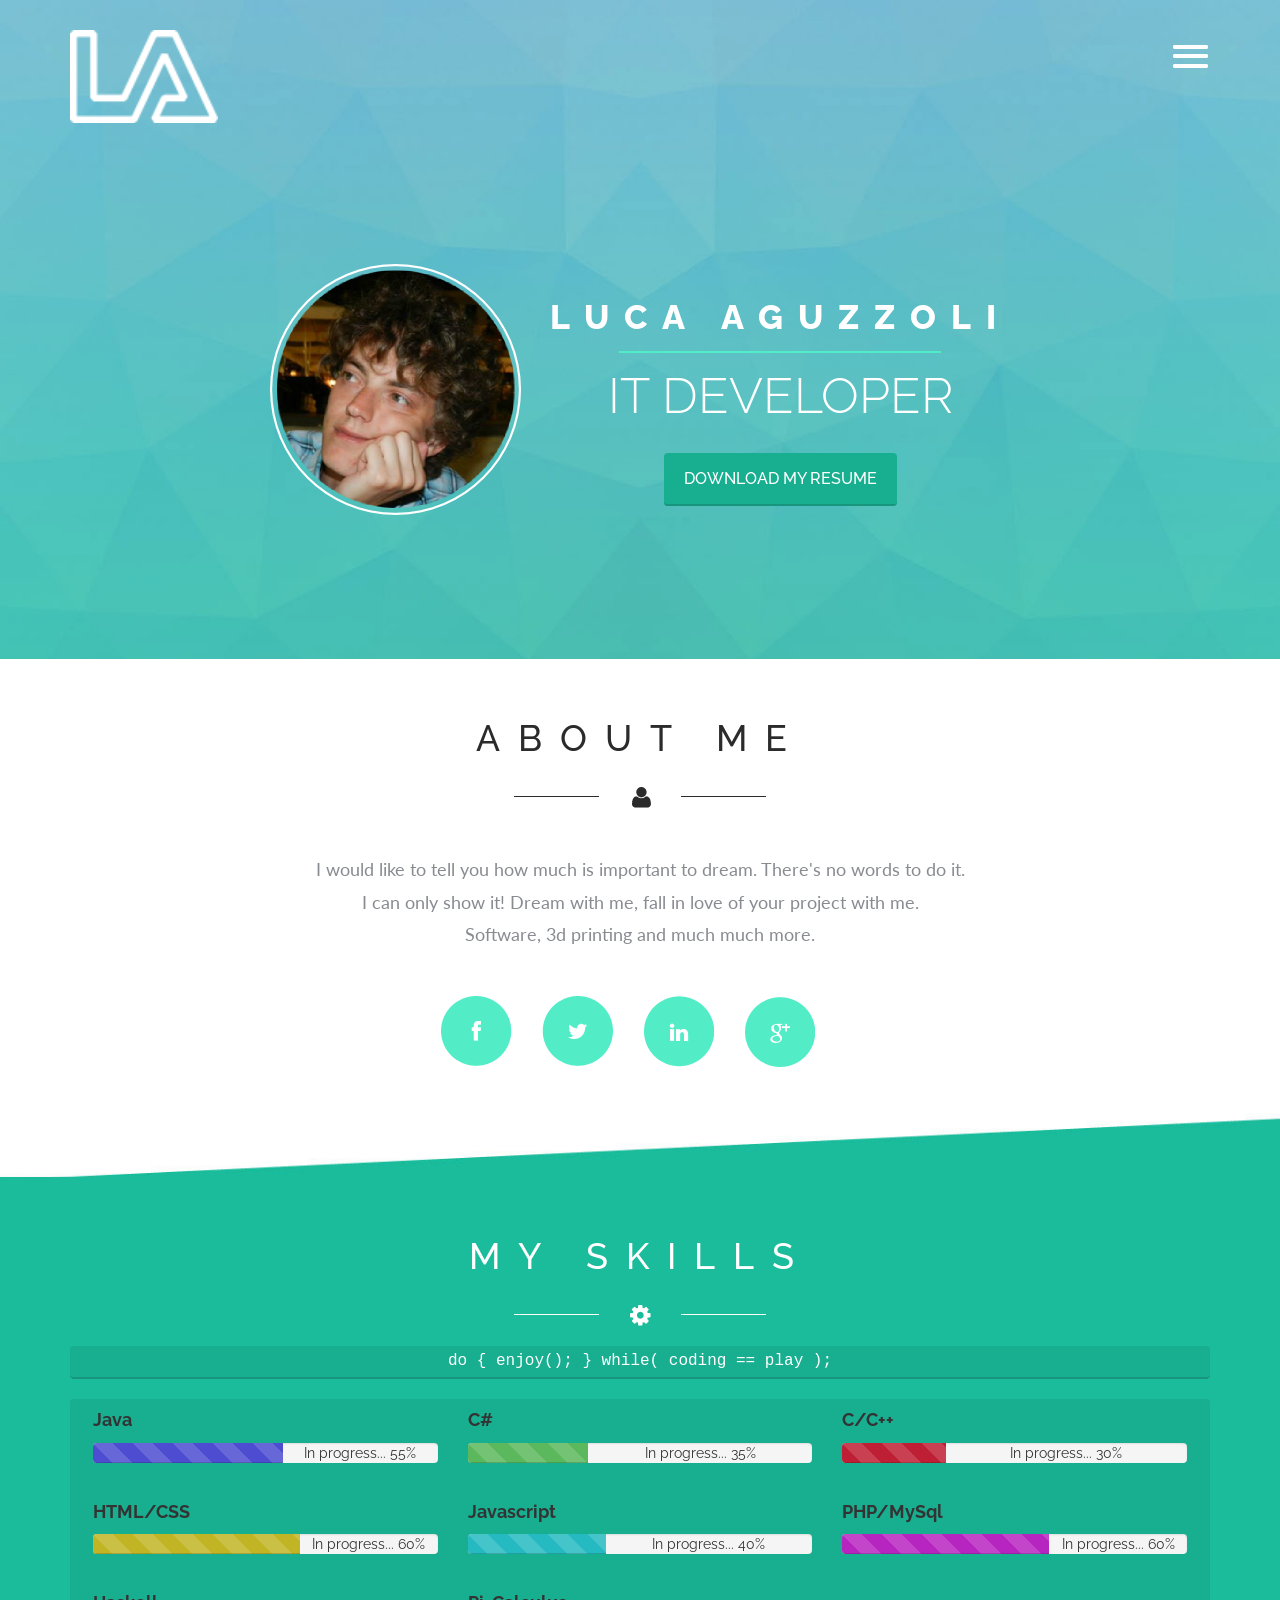
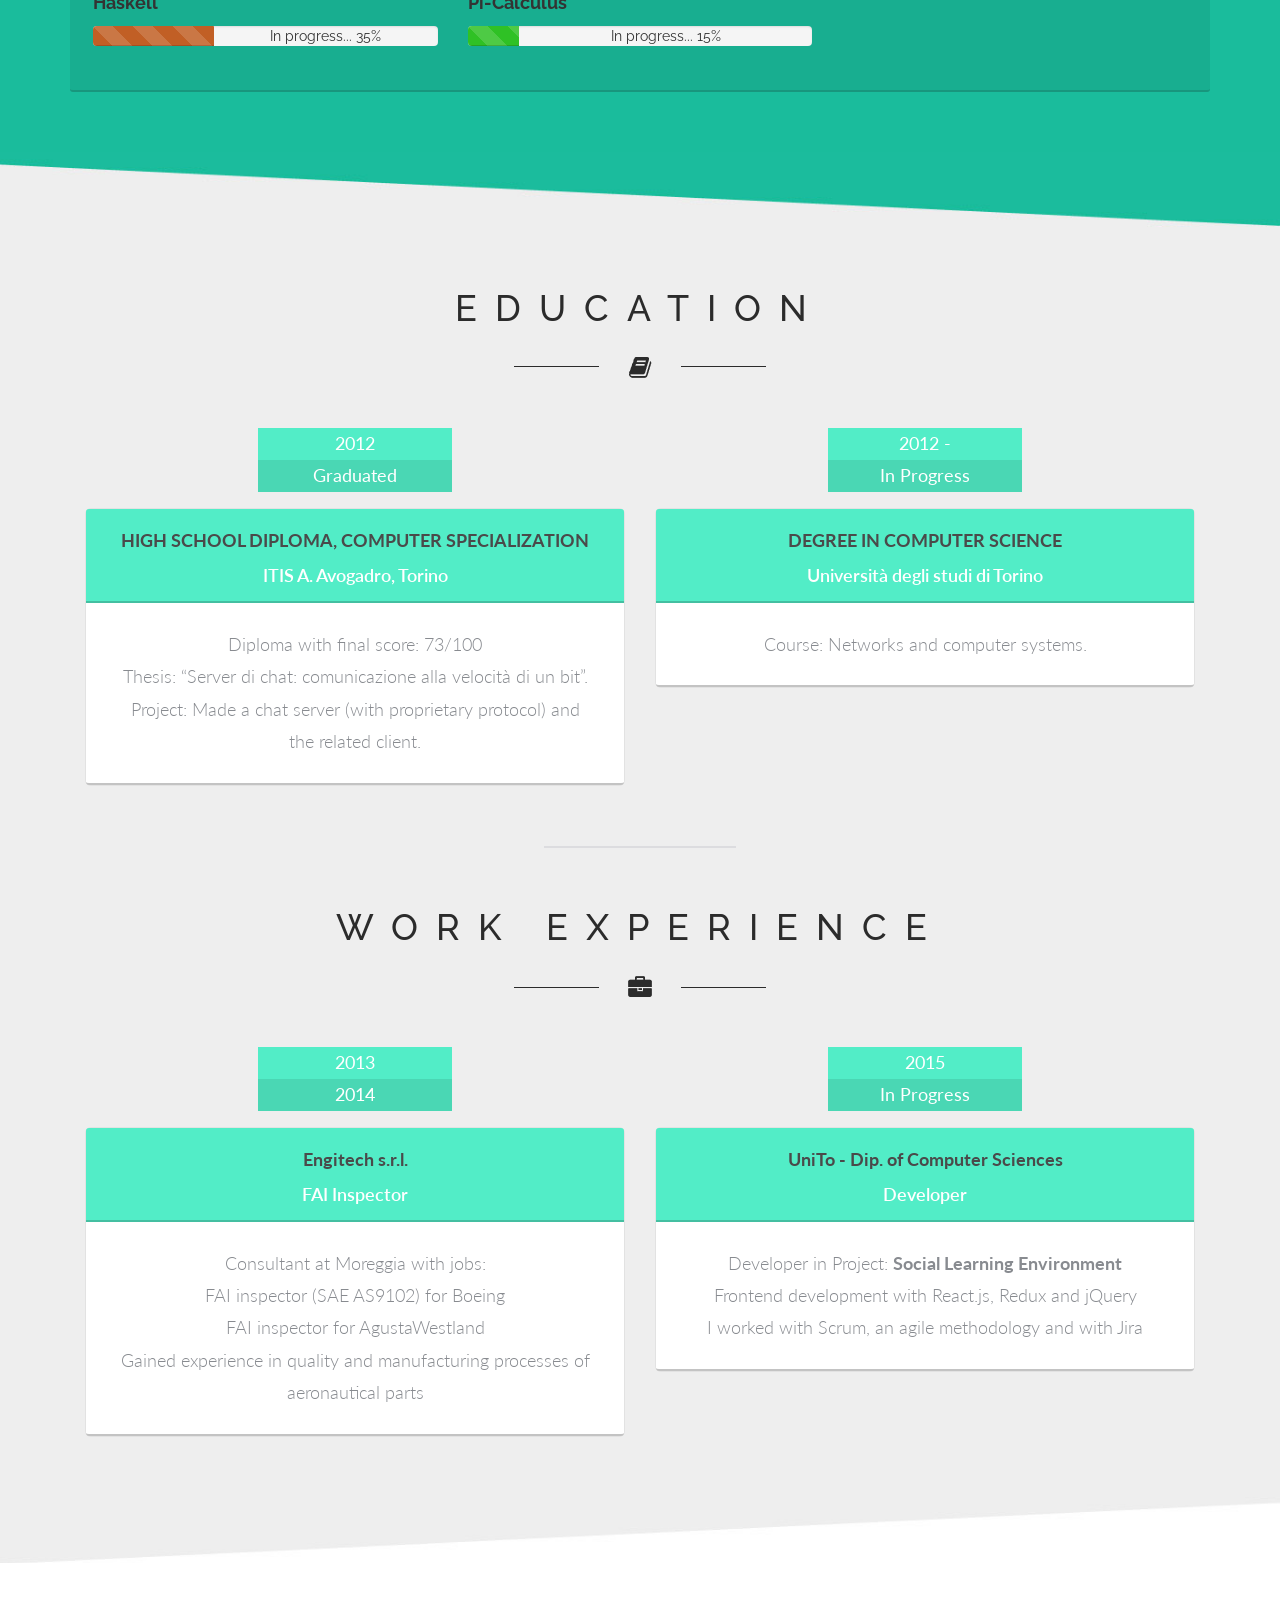
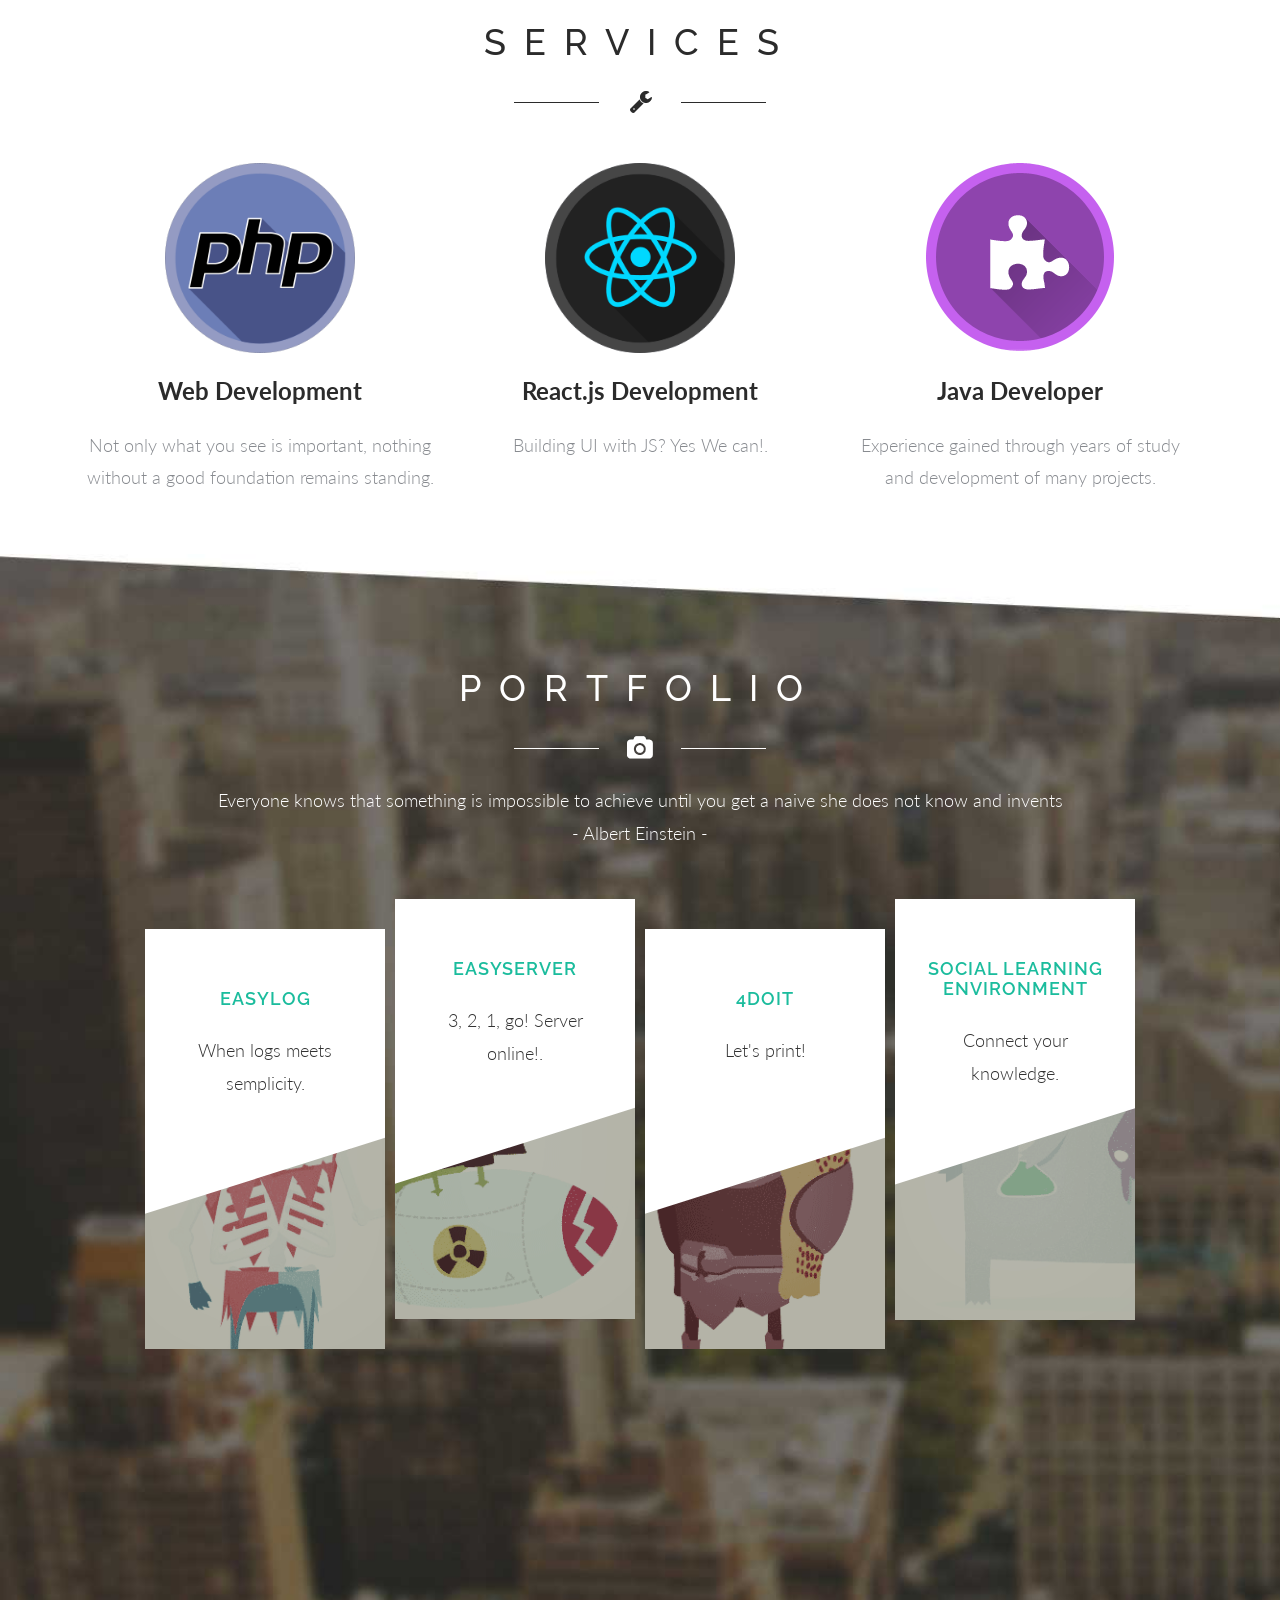
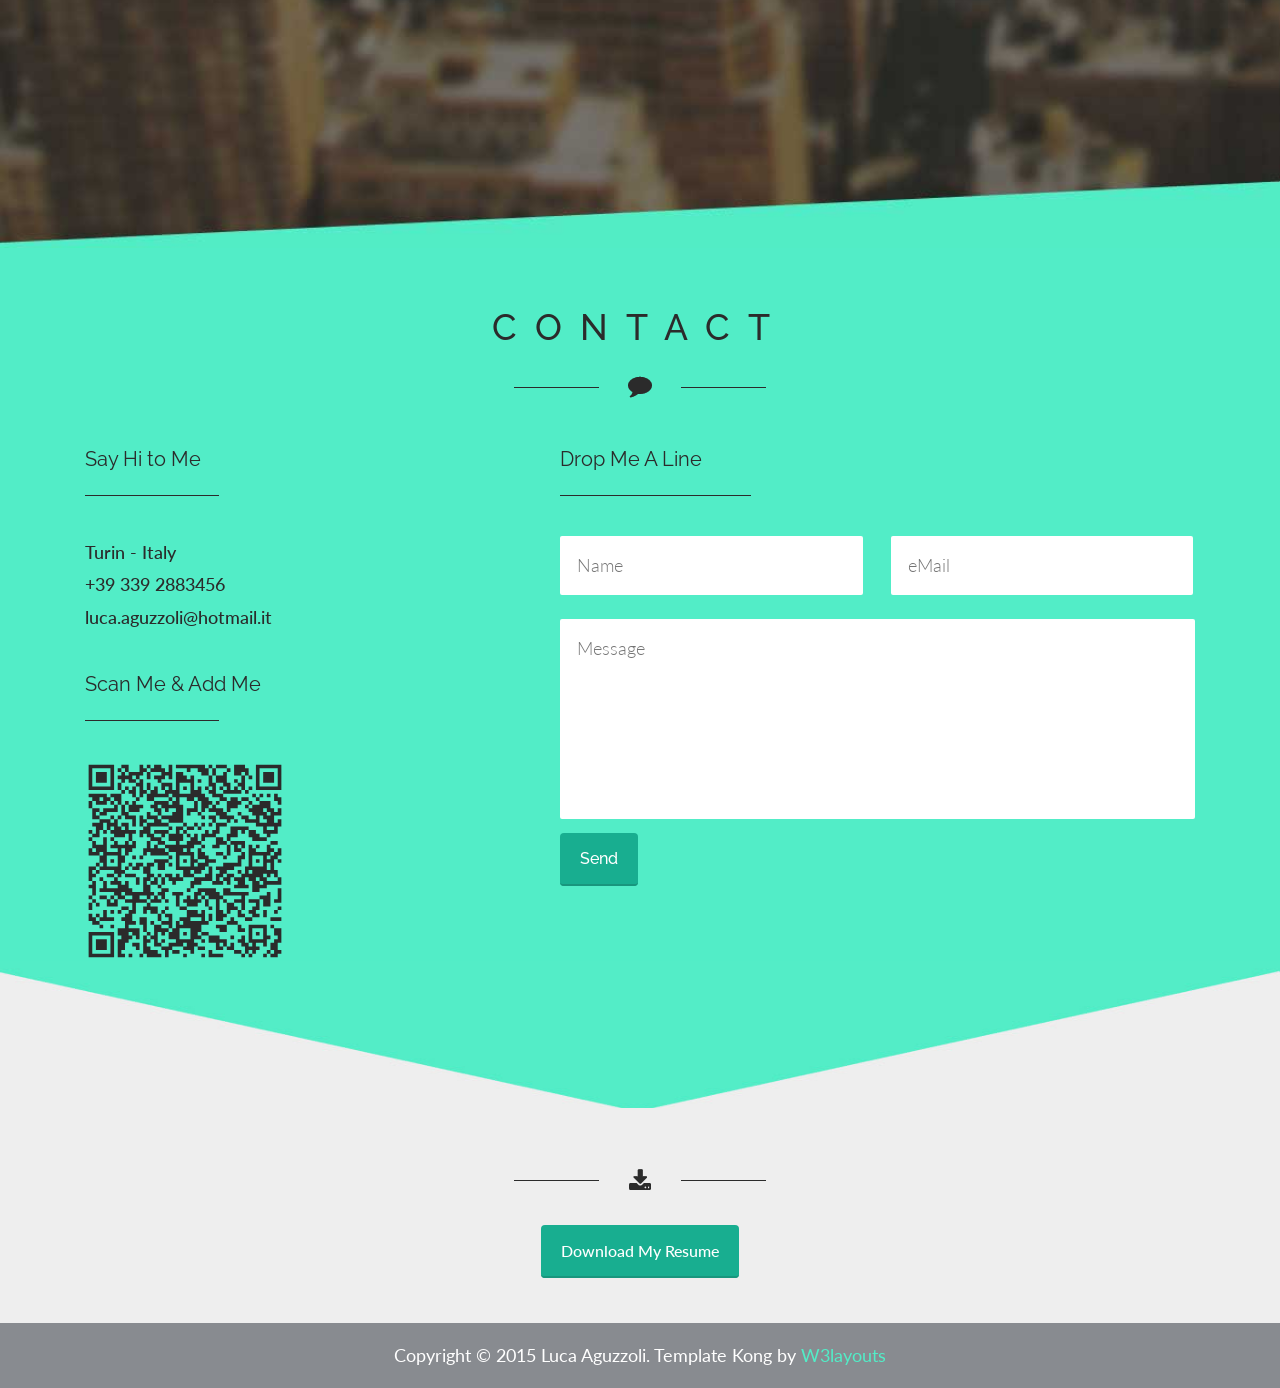
==== commit af9c47a4: "- Edit the portfolio section with new fancy cards. - Various fix. - Create the minified version of s" ====
--- a/index.html
+++ b/index.html
@@ -9,515 +9,546 @@
 <!DOCTYPE html>
 <html>
 
-<head>
-   <title>Luca Aguzzoli :: IT Developer</title>
-   <link rel="shortcut icon" type="image/x-icon" href="images/favicon.ico" />
-   <!--fonts-->
-   <link href='http://fonts.googleapis.com/css?family=Raleway:400,100,200,300,500,600,700,800,900' rel='stylesheet' type='text/css'>
-   <link href='http://fonts.googleapis.com/css?family=Lato:100,300,400,700,900,100italic,300italic,400italic,700italic,900italic' rel='stylesheet' type='text/css'>
-   <!--//fonts-->
-   <link href="css/bootstrap.css" rel="stylesheet" type="text/css" media="all" />
-   <link href="css/style.css" rel="stylesheet" type="text/css" media="all" />
-   <link href="css/liuk-style.css" rel="stylesheet" type="text/css" media="all" />
-   <!-- for-mobile-apps -->
-   <meta name="viewport" content="width=device-width, initial-scale=1">
-   <meta http-equiv="Content-Type" content="text/html; charset=utf-8" />
-   <meta name="keywords" content="Luca Aguzzoli, Aguzzoli Luca, web develper,
+   <head>
+      <title>Luca Aguzzoli :: IT Developer</title>
+      <link rel="shortcut icon" type="image/x-icon" href="images/favicon.ico"/>
+      <!--fonts-->
+      <link href='http://fonts.googleapis.com/css?family=Raleway:400,100,200,300,500,600,700,800,900' rel='stylesheet' type='text/css'>
+      <link href='http://fonts.googleapis.com/css?family=Lato:100,300,400,700,900,100italic,300italic,400italic,700italic,900italic' rel='stylesheet' type='text/css'>
+      <!--//fonts-->
+      <link href="css/bootstrap.min.css" rel="stylesheet" type="text/css" media="all"/>
+      <link href="css/style.min.css" rel="stylesheet" type="text/css" media="all"/>
+      <link href="css/liuk-style.css" rel="stylesheet" type="text/css" media="all"/>
+      <link href="css/grid-portfolio.css" rel="stylesheet" type="text/css" media="all"/>
+      <!-- for-mobile-apps -->
+      <meta name="viewport" content="width=device-width, initial-scale=1">
+      <meta http-equiv="Content-Type" content="text/html; charset=utf-8"/>
+      <meta name="keywords" content="Luca Aguzzoli, Aguzzoli Luca, web develper,
               java developer, java, php, javascript, python, c#, IT, developer, information technology,
-               curriculum" />
-   <meta name="description" content="Official site of Luca Aguzzoli, IT Developer. Here you can find my curriculum!">
-   <meta name="theme-color" content="#7CC0D5">
-   <script type="application/x-javascript">
-      addEventListener("load", function() {
-         setTimeout(hideURLbar, 0);
-      }, false);
-
-      function hideURLbar() {
-         window.scrollTo(0, 1);
-      }
-   </script>
-   <!-- //for-mobile-apps -->
-   <!-- js -->
-   <script type="text/javascript" src="js/jquery.min.js"></script>
-   <script type="text/javascript" src="js/chart.js"></script>
-
-   <!-- js -->
-   <!-- start-smooth-scrolling -->
-   <script type="text/javascript" src="js/move-top.js"></script>
-   <script type="text/javascript" src="js/easing.js"></script>
-   <script type="text/javascript">
-      jQuery(document).ready(function($) {
-         $(".scroll").click(function(event) {
-            event.preventDefault();
-            $('html,body').animate({
-               scrollTop: $(this.hash).offset().top
-            }, 1000);
-         });
-      });
-   </script>
-   <script type="text/javascript" src="js/mailer.js"></script>
-
-</head>
-
-<body>
-   <!-- banner -->
-   <div class="banner" id="home">
-      <div class="container">
-         <div class="top-header row">
-            <!--top-nav---->
-            <div class="logo">
-               <a href="index.html">
-                  <img src="images/logo.png" alt="logo" />
-               </a>
-            </div>
-            <div class="top-nav">
-               <div>
-                  <a href="#" class="right_bt" id="activator">
-                     <span> </span>
+               curriculum"/>
+      <meta name="description" content="Official site of Luca Aguzzoli, IT Developer. Here you can find my curriculum!">
+      <meta name="theme-color" content="#7CC0D5">
+      <script type="application/x-javascript">
+         addEventListener("load", function() {
+            setTimeout(hideURLbar, 0);
+         }, false);
+
+         function hideURLbar() {
+            window.scrollTo(0, 1);
+         }
+      </script>
+      <script type="text/javascript" src="js/jquery.min.js"></script>
+      <script type="text/javascript" src="js/move-top.js"></script>
+      <script type="text/javascript" src="js/easing.min.js"></script>
+      <script type="text/javascript" src="js/mailer.js"></script>
+      <script type="text/javascript" src="js/snap.svg-min.js"></script>
+
+   </head>
+
+   <body>
+      <!-- banner -->
+      <div class="banner" id="home">
+         <div class="container">
+            <div class="top-header row">
+               <!--top-nav---->
+               <div class="logo">
+                  <a href="index.html">
+                     <img src="images/logo.png" alt="logo"/>
                   </a>
                </div>
-               <div class="box" id="box">
+               <div class="top-nav">
                   <div>
-                     <div class="box_content_center">
-                        <div>
-                           <div class="menu_box_list">
-                              <ul>
-                                 <li>
-                                    <a href="#home">
-                                       <span>home</span>
-                                    </a>
-                                 </li>
-                                 <li>
-                                    <a href="#about">
-                                       <span>about</span>
-                                    </a>
-                                 </li>
-                                 <li>
-                                    <a href="#services">
-                                       <span>services</span>
-                                    </a>
-                                 </li>
-                                 <li>
-                                    <a href="#contact">
-                                       <span>Contact</span>
-                                    </a>
-                                 </li>
-                              </ul>
-                              <div class="clearfix"> </div>
+                     <a href="#" class="right_bt" id="activator">
+                        <span></span>
+                     </a>
+                  </div>
+                  <div class="box" id="box">
+                     <div>
+                        <div class="box_content_center">
+                           <div>
+                              <div class="menu_box_list">
+                                 <ul>
+                                    <li>
+                                       <a href="#home">
+                                          <span>home</span>
+                                       </a>
+                                    </li>
+                                    <li>
+                                       <a href="#about">
+                                          <span>about</span>
+                                       </a>
+                                    </li>
+                                    <li>
+                                       <a href="#services">
+                                          <span>services</span>
+                                       </a>
+                                    </li>
+                                    <li>
+                                       <a href="#contact">
+                                          <span>Contact</span>
+                                       </a>
+                                    </li>
+                                 </ul>
+                                 <div class="clearfix"></div>
+                              </div>
+                              <a class="boxclose" id="boxclose">
+                                 <span></span>
+                              </a>
                            </div>
-                           <a class="boxclose" id="boxclose">
-                              <span> </span>
-                           </a>
                         </div>
                      </div>
                   </div>
                </div>
-            </div>
-            <!---start-click-drop-down-menu----->
-            <!----start-dropdown--->
-            <script type="text/javascript">
-               var $ = jQuery.noConflict();
-               $(function() {
-                  $('#activator').click(function() {
-                     $('#box').animate({
-                        'top': '0px'
-                     }, 900);
+               <!---start-click-drop-down-menu----->
+               <!----start-dropdown--->
+               <script type="text/javascript">
+                  var $ = jQuery.noConflict();
+                  $(function() {
+                     $('#activator').click(function() {
+                        $('#box').animate({
+                           'top': '0px'
+                        }, 500);
+                     });
+                     $('#boxclose').click(function() {
+                        $('#box').animate({
+                           'top': '-1000px'
+                        }, 500);
+                     });
                   });
-                  $('#boxclose').click(function() {
-                     $('#box').animate({
-                        'top': '-1000px'
-                     }, 900);
+                  $(document).ready(function() {
+                     //Hide (Collapse) the toggle containers on load
+                     $(".toggle_container").hide();
+                     //Switch the "Open" and "Close" state per click then slide up/down (depending on open/close state)
+                     $(".trigger").click(function() {
+                        $(this).toggleClass("active").next().slideToggle("slow");
+                        return false; //Prevent the browser jump to the link anchor
+                     });
+                  });
+               </script>
+               <!---//End-click-drop-down-menu----->
+               <div class="clearfix"></div>
+            </div>
+            <div class="banner-info">
+               <div class="banner-left">
+                  <img
+                     src="[data-uri]"
+                     alt="profile image"/>
+               </div>
+               <div class="banner-right">
+                  <h1>LUCA AGUZZOLI</h1>
+                  <div class="border"></div>
+                  <h2>IT DEVELOPER</h2>
+                  <a class="liuk-button" href="luca-aguzzoli-cv.pdf">DOWNLOAD MY RESUME</a>
+               </div>
+               <div class="clearfix"></div>
+            </div>
+         </div>
+      </div>
+      <!--/header-banner-->
+      <!--about-->
+      <div class="about text-center" id="about">
+         <div class="container">
+            <h3>ABOUT ME</h3>
+            <div class="strip text-center">
+               <img src="images/about.png" alt=" "/>
+            </div>
+            <p>I would like to tell you how much is important to dream. There's no words to do it.
+               <br>
+               I can only show it! Dream with me, fall in love of your project with me.
+               <br>
+               Software, 3d printing and much much more.
+            </p>
+            <ul>
+               <li>
+                  <a class="fb" href="https://www.facebook.com/luka.agu" target="_blank"></a>
+               </li>
+               <li>
+                  <a class="twit" href="https://twitter.com/luca_agu" target="_blank"></a>
+               </li>
+               <li>
+                  <a class="in" href="https://www.linkedin.com/in/lucaaguzzoli" target="_blank"></a>
+               </li>
+               <li>
+                  <a class="goog" href="https://plus.google.com/+lucaaguzzoli92/" target="_blank"></a>
+               </li>
+            </ul>
+         </div>
+      </div>
+      <!--//about-->
+      <div class="about-back"></div>
+      <!--my skill-->
+      <div class="my-skills text-center">
+         <div class="container">
+            <h3>MY SKILLS</h3>
+            <div class="strip text-center">
+               <img src="images/skill.png" alt=" "/>
+            </div>
+            <p class="code-area">do { enjoy(); } while( coding == play );</p>
+            <div class="skill-container">
+               <div class="etched-progress-bar col-md-4">
+                  <p class="progress-bar-title">Java</p>
+                  <div class="progress">
+                     <div class="progress-bar progress-bar-striped active" role="progressbar" aria-valuenow="25" aria-valuemin="0" aria-valuemax="100" style="width: 55%; background-color: #4E4CD0"></div>
+                     In progress... 55%
+                  </div>
+               </div>
+               <div class="etched-progress-bar col-md-4">
+                  <p class="progress-bar-title">C#</p>
+                  <div class="progress">
+                     <div class="progress-bar progress-bar-striped active" role="progressbar" aria-valuenow="100" aria-valuemin="0" aria-valuemax="35" style="width: 35%; background-color: #5cb85c"></div>
+                     In progress... 35%
+                  </div>
+               </div>
+               <div class="etched-progress-bar col-md-4">
+                  <p class="progress-bar-title">C/C++</p>
+                  <div class="progress">
+                     <div class="progress-bar progress-bar-striped active" role="progressbar" aria-valuenow="25" aria-valuemin="0" aria-valuemax="100" style="width: 30%; background-color: #BF1F35"></div>
+                     In progress... 30%
+                  </div>
+               </div>
+               <div class="etched-progress-bar col-md-4">
+                  <p class="progress-bar-title">HTML/CSS</p>
+                  <div class="progress">
+                     <div class="progress-bar progress-bar-striped active" role="progressbar" aria-valuenow="25" aria-valuemin="0" aria-valuemax="100" style="width: 60%; background-color: #C1B525"></div>
+                     In progress... 60%
+                  </div>
+               </div>
+               <div class="etched-progress-bar col-md-4">
+                  <p class="progress-bar-title">Javascript</p>
+                  <div class="progress">
+                     <div class="progress-bar progress-bar-striped active" role="progressbar" aria-valuenow="25" aria-valuemin="0" aria-valuemax="100" style="width: 40%; background-color: #25BAC1"></div>
+                     In progress... 40%
+                  </div>
+               </div>
+               <div class="etched-progress-bar col-md-4">
+                  <p class="progress-bar-title">PHP/MySql</p>
+                  <div class="progress">
+                     <div class="progress-bar progress-bar-striped active" role="progressbar" aria-valuenow="25" aria-valuemin="0" aria-valuemax="100" style="width: 60%; background-color: #B725C1"></div>
+                     In progress... 60%
+                  </div>
+               </div>
+               <div class="etched-progress-bar col-md-4">
+                  <p class="progress-bar-title">Haskell</p>
+                  <div class="progress">
+                     <div class="progress-bar progress-bar-striped active" role="progressbar" aria-valuenow="25" aria-valuemin="0" aria-valuemax="100" style="width: 35%; background-color: #C15F25"></div>
+                     In progress... 35%
+                  </div>
+               </div>
+               <div class="etched-progress-bar col-md-4">
+                  <p class="progress-bar-title">Pi-Calculus</p>
+                  <div class="progress">
+                     <div class="progress-bar progress-bar-striped active" role="progressbar" aria-valuenow="100" aria-valuemin="0" aria-valuemax="15" style="width: 15%; background-color: #2FC125"></div>
+                     In progress... 15%
+                  </div>
+               </div>
+               <div class="clearfix"></div>
+            </div>
+         </div>
+      </div>
+      <!--//my skill-->
+      <div class="my-skill-back"></div>
+      <!--education-->
+      <div class="education text-center">
+         <div class="container">
+            <div class="edu-info">
+               <h3>EDUCATION</h3>
+            </div>
+            <div class="strip text-center">
+               <img src="images/edu.png" alt=" "/>
+            </div>
+            <div class="edu-grids">
+               <div class="col-md-6 edu-grid">
+                  <p>2012</p>
+                  <span>Graduated</span>
+                  <div class="edu-border">
+                     <div class="edu-grid-master liuk-card-title">
+                        <h3>HIGH SCHOOL DIPLOMA, COMPUTER SPECIALIZATION</h3>
+                        <h4>ITIS A. Avogadro, Torino</h4>
+                     </div>
+                     <div class="edu-grid-info liuk-card-content">
+                        <h5>
+                           Diploma with final score: 73/100
+                           <br>
+                           Thesis: “Server di chat: comunicazione alla velocità di un bit”.
+                           <br>
+                           Project: Made a chat server (with proprietary protocol) and the related client.
+                        </h5>
+                     </div>
+                  </div>
+               </div>
+               <div class="col-md-6 edu-grid">
+                  <p>2012 -
+                  </p>
+                  <span>In Progress</span>
+                  <div class="edu-border">
+                     <div class="edu-grid-master liuk-card-title">
+                        <h3>DEGREE IN COMPUTER SCIENCE</h3>
+                        <h4>Università degli studi di Torino</h4>
+                     </div>
+                     <div class="edu-grid-info liuk-card-content">
+                        <h5>
+                           Course: Networks and computer systems.
+                           <br>
+                        </h5>
+                     </div>
+                  </div>
+               </div>
+            </div>
+         </div>
+
+      </div>
+      <!--//education-->
+      <div class="strip-border">
+         <p></p>
+      </div>
+      <!--work-->
+      <div class="work-experience text-center">
+
+         <div class="container">
+            <div class="work-info">
+               <h3>WORK EXPERIENCE</h3>
+            </div>
+            <div class="strip text-center">
+               <img src="images/work.png" alt=" "/>
+            </div>
+            <div class="edu-grids">
+               <div class="col-md-6 edu-grid">
+                  <p>2013</p>
+                  <span>2014</span>
+                  <div class="edu-border">
+                     <div class="edu-grid-master liuk-card-title">
+                        <h3>Engitech s.r.l.</h3>
+                        <h4>FAI Inspector</h4>
+                     </div>
+                     <div class="edu-grid-info liuk-card-content">
+                        <h5>Consultant at Moreggia with jobs:</h5>
+                        <h5>FAI inspector (SAE AS9102) for Boeing</h5>
+                        <h5>FAI inspector for AgustaWestland</h5>
+                        <h5>Gained experience in quality and manufacturing processes of aeronautical parts</h5>
+                     </div>
+                  </div>
+               </div>
+               <div class="col-md-6 edu-grid">
+                  <p>2015</p>
+                  <span>In Progress</span>
+                  <div class="edu-border">
+                     <div class="edu-grid-master liuk-card-title">
+                        <h3>UniTo - Dip. of Computer Sciences</h3>
+                        <h4>Developer</h4>
+                     </div>
+                     <div class="edu-grid-info liuk-card-content">
+                        <h5>Developer in Project:
+                           <b>Social Learning Environment</b>
+                        </h5>
+                        <h5>Frontend development with React.js, Redux and jQuery</h5>
+                        <h5>I worked with Scrum, an agile methodology and with Jira</h5>
+                     </div>
+                  </div>
+               </div>
+            </div>
+         </div>
+      </div>
+      <!--//work-->
+      <div class="services-back"></div>
+
+      <!--services-->
+      <div class="services text-center" id="services">
+         <div class="container">
+            <div class="ser-info">
+               <h3>SERVICES</h3>
+            </div>
+            <div class="strip text-center">
+               <img src="images/ser.png" alt=" "/>
+            </div>
+            <div class="ser-grids">
+               <div class="col-md-4 ser-grid">
+                  <div class="ser-imagea"></div>
+                  <h3>Web Development</h3>
+                  <p>Not only what you see is important, nothing without a good foundation remains standing.</p>
+               </div>
+               <div class="col-md-4 ser-grid">
+                  <div class="ser-imagec"></div>
+                  <h3>React.js Development</h3>
+                  <p>Building UI with JS? Yes We can!.</p>
+               </div>
+               <div class="col-md-4 ser-grid">
+                  <div class="ser-imaged"></div>
+                  <h3>Java Developer</h3>
+                  <p>Experience gained through years of study and development of many projects.</p>
+               </div>
+               <div class="clearfix"></div>
+            </div>
+         </div>
+      </div>
+      <!--//services-->
+      <div class="gallery-section text-center" id="portfolio">
+         <div class="container">
+            <h3>PORTFOLIO</h3>
+            <div class="strip text-center">
+               <img src="images/port.png" alt=" "/>
+            </div>
+            <p>Everyone knows that something is impossible to achieve until you get a naive she does not know and invents
+               <br>
+               - Albert Einstein -
+            </p>
+            <div class="portfolio-grid">
+               <div id="portfolio-grid" class=" grid">
+                  <a href="https://github.com/punch92/EasyLog" data-path-hover="m 180,35 -180,0 L 0,0 180,0 z">
+                     <figure>
+                        <img src="images/1.png"/>
+                        <svg viewBox="0 0 180 320" preserveAspectRatio="none"><path d="M 180,160 0,218 0,0 180,0 z"/></svg>
+                        <figcaption>
+                           <h2>EasyLog</h2>
+                           <p>When logs meets semplicity.</p>
+                           <button>VIEW</button>
+                        </figcaption>
+                     </figure>
+                  </a>
+                  <a href="https://github.com/punch92/EasyServer" data-path-hover="m 180,35 -180,0 L 0,0 180,0 z">
+                     <figure>
+                        <img src="images/3.png"/>
+                        <svg viewBox="0 0 180 320" preserveAspectRatio="none"><path d="M 180,160 0,218 0,0 180,0 z"/></svg>
+                        <figcaption>
+                           <h2>EasyServer</h2>
+                           <p>3, 2, 1, go! Server online!.</p>
+                           <button>VIEW</button>
+                        </figcaption>
+                     </figure>
+                  </a>
+                  <a href="http://4doit.it" data-path-hover="m 180,35 -180,0 L 0,0 180,0 z">
+                     <figure>
+                        <img src="images/5.png"/>
+                        <svg viewBox="0 0 180 320" preserveAspectRatio="none"><path d="M 180,160 0,218 0,0 180,0 z"/></svg>
+                        <figcaption>
+                           <h2>4doit</h2>
+                           <p>Let's print!</p>
+                           <button>VIEW</button>
+                        </figcaption>
+                     </figure>
+                  </a>
+                  <a href="http://sle.di.unito.it/" data-path-hover="m 180,55 -180,0 L 0,0 180,0 z">
+                     <figure>
+                        <img src="images/7.png"/>
+                        <svg viewBox="0 0 180 320" preserveAspectRatio="none"><path d="M 180,160 0,218 0,0 180,0 z"/></svg>
+                        <figcaption>
+                           <h2>Social Learning Environment</h2>
+                           <p>Connect your knowledge.</p>
+                           <button>VIEW</button>
+                        </figcaption>
+                     </figure>
+                  </a>
+               </div>
+            </div>
+         </div>
+      </div>
+      <!--contact-->
+      <div class="contact" id="contact">
+         <div class="container">
+            <div class="contact-info text-center">
+               <h3>CONTACT</h3>
+               <div class="strip text-center">
+                  <img src="images/con1.png" alt=" "/>
+               </div>
+            </div>
+            <div class="contact-grids">
+               <div class="col-md-5 contact-left">
+                  <h3>Say Hi to Me</h3>
+                  <div class="stripb"></div>
+                  <ul>
+                     <li>Turin - Italy</li>
+                     <li>+39 339 2883456</li>
+                     <li>
+                        <a href="mailto:luca.aguzzoli@hotmail.it">luca.aguzzoli@hotmail.it</a>
+                     </li>
+                  </ul>
+                  <br>
+                  <br>
+                  <h3>Scan Me &amp; Add Me</h3>
+                  <div class="stripb"></div>
+                  <img src="images/qrcode.svg" class="qrcode" alt="qrcode"/>
+               </div>
+               <div class="col-md-7 contact-right">
+                  <h3>Drop Me A Line</h3>
+                  <div class="stripb"></div>
+                  <div>
+                     <input type="text" id="form_name" placeholder="Name">
+                     <input type="text" id="form_email" placeholder="eMail">
+                     <textarea id="form_message" placeholder="Message"></textarea>
+                     <a href="javascript:void(0)" class="liuk-button" onclick="mailer()">Send</a>
+                  </div>
+               </div>
+               <div class="clearfix"></div>
+            </div>
+         </div>
+      </div>
+      <!--//contact-->
+      <div class="footer-top"></div>
+      <!--resume-->
+      <div class="resume text-center">
+         <div class="container">
+            <div class="strip text-center">
+               <img src="images/down.png" alt=" "/>
+            </div>
+            <div class="down">
+               <a class="liuk-button" href="luca-aguzzoli-cv.pdf">Download My Resume</a>
+            </div>
+         </div>
+      </div>
+      <!--//resume-->
+
+      <!--footer-->
+      <div class="footer">
+         <div class="container">
+            <p>Copyright &copy; 2015 Luca Aguzzoli. Template Kong by
+               <a href="http://w3layouts.com/">
+                  W3layouts</a>
+            </p>
+         </div>
+      </div>
+      <!--//footer-->
+      <script type="text/javascript">
+         $(document).ready(function() {
+
+            var defaults = {
+               containerID: 'toTop', // fading element id
+               containerHoverID: 'toTopHover', // fading element hover id
+               scrollSpeed: 1200,
+               easingType: 'linear'
+            };
+
+            $().UItoTop({easingType: 'easeOutQuart'});
+            function init() {
+               var speed = 250,
+                  easing = mina.easeinout;
+
+               [].slice.call($('#portfolio-grid > a')).forEach(function(el) {
+                  var s = Snap(el.querySelector('svg')),
+                     path = s.select('path'),
+                     pathConfig = {
+                        from: path.attr('d'),
+                        to: el.getAttribute('data-path-hover')
+                     };
+
+                  el.addEventListener('mouseenter', function() {
+                     path.animate({
+                        'path': pathConfig.to
+                     }, speed, easing);
+                     console.log('enter')
+                  });
+
+                  el.addEventListener('mouseleave', function() {
+                     path.animate({
+                        'path': pathConfig.from
+                     }, speed, easing);
+                     console.log('exit')
                   });
                });
-               $(document).ready(function() {
-                  //Hide (Collapse) the toggle containers on load
-                  $(".toggle_container").hide();
-                  //Switch the "Open" and "Close" state per click then slide up/down (depending on open/close state)
-                  $(".trigger").click(function() {
-                     $(this).toggleClass("active").next().slideToggle("slow");
-                     return false; //Prevent the browser jump to the link anchor
-                  });
-
-               });
-            </script>
-            <!---//End-click-drop-down-menu----->
-            <div class="clearfix"> </div>
-         </div>
-         <div class="banner-info">
-            <div class="banner-left">
-               <img src="images/profile-image-1.png" alt="profile image" />
-            </div>
-            <div class="banner-right">
-               <h1>LUCA AGUZZOLI</h1>
-               <div class="border"></div>
-               <h2>IT DEVELOPER</h2>
-               <a class="liuk-button" href="luca-aguzzoli-cv.pdf">DOWNLOAD MY RESUME</a>
-            </div>
-            <div class="clearfix"></div>
-         </div>
-      </div>
-   </div>
-   <!--/header-banner-->
-   <!--about-->
-   <div class="about text-center" id="about">
-      <div class="container">
-         <h3>ABOUT ME</h3>
-         <div class="strip text-center">
-            <img src="images/about.png" alt=" " />
-         </div>
-         <p>I would like to tell you how much is important to dream. There's no words to do it.
-            <br> I can only show it! Dream with me, fall in love of your project with me.
-            <br> Software, 3d printing and much much more.
-         </p>
-         <ul>
-            <li>
-               <a class="fb" href="https://www.facebook.com/luka.agu" target="_blank"></a>
-            </li>
-            <li>
-               <a class="twit" href="https://twitter.com/luca_agu" target="_blank"></a>
-            </li>
-            <li>
-               <a class="in" href="https://www.linkedin.com/in/lucaaguzzoli" target="_blank"></a>
-            </li>
-            <li>
-               <a class="goog" href="https://plus.google.com/+lucaaguzzoli92/" target="_blank"></a>
-            </li>
-         </ul>
-      </div>
-   </div>
-   <!--//about-->
-   <div class="about-back"></div>
-   <!--my skill-->
-   <div class="my-skills text-center">
-      <div class="container">
-         <h3>MY SKILLS</h3>
-         <div class="strip text-center">
-            <img src="images/skill.png" alt=" " />
-         </div>
-         <p class="code-area">do { enjoy(); } while( coding == play );</p>
-         <div class="skill-container">
-            <div class="etched-progress-bar col-md-4">
-               <p class="progress-bar-title">Java</p>
-               <div class="progress">
-                  <div class="progress-bar progress-bar-striped active" role="progressbar" aria-valuenow="25" aria-valuemin="0" aria-valuemax="100" style="width: 55%; background-color: #4E4CD0">
-                  </div>
-                  In progress... 55%
-               </div>
-            </div>
-            <div class="etched-progress-bar col-md-4">
-               <p class="progress-bar-title">C#</p>
-               <div class="progress">
-                  <div class="progress-bar progress-bar-striped active" role="progressbar" aria-valuenow="100" aria-valuemin="0" aria-valuemax="35" style="width: 35%; background-color: #5cb85c">
-                  </div>
-                  In progress... 35%
-               </div>
-            </div>
-            <div class="etched-progress-bar col-md-4">
-               <p class="progress-bar-title">C/C++</p>
-               <div class="progress">
-                  <div class="progress-bar progress-bar-striped active" role="progressbar" aria-valuenow="25" aria-valuemin="0" aria-valuemax="100" style="width: 30%; background-color: #BF1F35">
-                  </div>
-                  In progress... 30%
-               </div>
-            </div>
-            <div class="etched-progress-bar col-md-4">
-               <p class="progress-bar-title">HTML/CSS</p>
-               <div class="progress">
-                  <div class="progress-bar progress-bar-striped active" role="progressbar" aria-valuenow="25" aria-valuemin="0" aria-valuemax="100" style="width: 60%; background-color: #C1B525">
-                  </div>
-                  In progress... 60%
-               </div>
-            </div>
-            <div class="etched-progress-bar col-md-4">
-               <p class="progress-bar-title">Javascript</p>
-               <div class="progress">
-                  <div class="progress-bar progress-bar-striped active" role="progressbar" aria-valuenow="25" aria-valuemin="0" aria-valuemax="100" style="width: 40%; background-color: #25BAC1">
-                  </div>
-                  In progress... 40%
-               </div>
-            </div>
-            <div class="etched-progress-bar col-md-4">
-               <p class="progress-bar-title">PHP/MySql</p>
-               <div class="progress">
-                  <div class="progress-bar progress-bar-striped active" role="progressbar" aria-valuenow="25" aria-valuemin="0" aria-valuemax="100" style="width: 60%; background-color: #B725C1">
-                  </div>
-                  In progress... 60%
-               </div>
-            </div>
-            <div class="etched-progress-bar col-md-4">
-               <p class="progress-bar-title">Haskell</p>
-               <div class="progress">
-                  <div class="progress-bar progress-bar-striped active" role="progressbar" aria-valuenow="25" aria-valuemin="0" aria-valuemax="100" style="width: 35%; background-color: #C15F25">
-                  </div>
-                  In progress... 35%
-               </div>
-            </div>
-            <div class="etched-progress-bar col-md-4">
-               <p class="progress-bar-title">Pi-Calculus</p>
-               <div class="progress">
-                  <div class="progress-bar progress-bar-striped active" role="progressbar" aria-valuenow="100" aria-valuemin="0" aria-valuemax="15" style="width: 15%; background-color: #2FC125">
-                  </div>
-                  In progress... 15%
-               </div>
-            </div>
-            <div class="clearfix">
-            </div>
-         </div>
-      </div>
-   </div>
-   <!--//my skill-->
-   <div class="my-skill-back"></div>
-   <!--education-->
-   <div class="education text-center">
-      <div class="container">
-         <div class="edu-info">
-            <h3>EDUCATION</h3>
-         </div>
-         <div class="strip text-center">
-            <img src="images/edu.png" alt=" " />
-         </div>
-         <div class="edu-grids">
-            <div class="col-md-6 edu-grid">
-               <p>2012</p>
-               <span>Graduated</span>
-               <div class="edu-border">
-                  <div class="edu-grid-master liuk-card-title">
-                     <h3>HIGH SCHOOL DIPLOMA, COMPUTER SPECIALIZATION</h3>
-                     <h4>ITIS A. Avogadro, Torino</h4>
-                  </div>
-                  <div class="edu-grid-info liuk-card-content">
-                     <h5>
-                        Diploma with final score: 73/100
-                        <br> Thesis: “Server di chat: comunicazione alla velocità di un bit”.
-                        <br> Project: Made a chat server (with proprietary protocol) and the related client.
-                     </h5>
-                  </div>
-               </div>
-            </div>
-            <div class="col-md-6 edu-grid">
-               <p>2012 - </p>
-               <span>In Progress</span>
-               <div class="edu-border">
-                  <div class="edu-grid-master liuk-card-title">
-                     <h3>DEGREE IN COMPUTER SCIENCE</h3>
-                     <h4>Università degli studi di Torino</h4>
-                  </div>
-                  <div class="edu-grid-info liuk-card-content">
-                     <h5>
-                        Course: Networks and computer systems.
-                        <br>
-                     </h5>
-                  </div>
-               </div>
-            </div>
-         </div>
-      </div>
-
-   </div>
-   <!--//education-->
-   <div class="strip-border">
-      <p></p>
-   </div>
-   <!--work-->
-   <div class="work-experience text-center">
-
-      <div class="container">
-         <div class="work-info">
-            <h3>WORK EXPERIENCE</h3>
-         </div>
-         <div class="strip text-center">
-            <img src="images/work.png" alt=" " />
-         </div>
-         <div class="edu-grids">
-            <div class="col-md-6 edu-grid">
-               <p>2013</p>
-               <span>2014</span>
-               <div class="edu-border">
-                  <div class="edu-grid-master liuk-card-title">
-                     <h3>Engitech s.r.l.</h3>
-                     <h4>FAI Inspector</h4>
-                  </div>
-                  <div class="edu-grid-info liuk-card-content">
-                     <h5>Consultant at Moreggia with jobs:</h5>
-                     <h5>FAI inspector (SAE AS9102) for Boeing</h5>
-                     <h5>FAI inspector for AgustaWestland</h5>
-                     <h5>Gained experience in quality and manufacturing processes of aeronautical parts</h5>
-                  </div>
-               </div>
-            </div>
-            <div class="col-md-6 edu-grid">
-               <p>2015</p>
-               <span>In Progress</span>
-               <div class="edu-border">
-                  <div class="edu-grid-master liuk-card-title">
-                     <h3>UniTo - Dip. of Computer Sciences</h3>
-                     <h4>Developer</h4>
-                  </div>
-                  <div class="edu-grid-info liuk-card-content">
-                     <h5>Developer in Project: <b>Social Learning Environment</b></h5>
-                     <h5>Frontend development with React.js, Redux and jQuery</h5>
-                     <h5>I worked with Scrum, an agile methodology and with Jira</h5>
-                  </div>
-               </div>
-            </div>
-         </div>
-      </div>
-   </div>
-   <!--//work-->
-   <div class="services-back"></div>
-
-   <!--services-->
-   <div class="services text-center" id="services">
-      <div class="container">
-         <div class="ser-info">
-            <h3>SERVICES</h3>
-         </div>
-         <div class="strip text-center">
-            <img src="images/ser.png" alt=" " />
-         </div>
-         <div class="ser-grids">
-            <div class="col-md-4 ser-grid">
-               <div class="ser-imagea"></div>
-               <h3>Web Development</h3>
-               <p>Not only what you see is important, nothing without a good foundation remains standing.</p>
-            </div>
-            <div class="col-md-4 ser-grid">
-               <div class="ser-imagec"></div>
-               <h3>React.js Development</h3>
-               <p>Building UI with JS? Yes We can!.</p>
-            </div>
-            <div class="col-md-4 ser-grid">
-               <div class="ser-imaged"></div>
-               <h3>Java Developer</h3>
-               <p>Experience gained through years of study and development of many projects.</p>
-            </div>
-            <div class="clearfix"></div>
-         </div>
-      </div>
-   </div>
-   <!--//services-->
-   <div class="gallery-section text-center" id="portfolio">
-      <div class="container">
-         <h3>PORTFOLIO</h3>
-         <div class="strip text-center">
-            <img src="images/port.png" alt=" " />
-         </div>
-         <p>Everyone knows that something is impossible to achieve until you get a naive she does not know and invents
-            <br> - Albert Einstein -
-         </p>
-         <div class="gallery-grids">
-            <div>
-               <div class="col-md-4 gallery-grid gallery1">
-                  <img src="images/bg-easylog.jpg" class="img-responsive" alt="/">
-                  <div class="textbox">
-                     <h4>EasyLog</h4>
-                     <p>When logs meets semplicity.</p>
-                     <div class="button"><a href="https://github.com/punch92/EasyLog" target="_blank">VIEW</a></div>
-                  </div>
-               </div>
-               <div class="col-md-4 gallery-grid gallery1">
-                  <img src="images/bg-easyserver.jpg" class="img-responsive" alt="/">
-                  <div class="textbox">
-                     <h4>EasyServer</h4>
-                     <p>3, 2, 1, go! Server online!</p>
-                     <div class="button"><a href="https://github.com/punch92/EasyServer" target="_blank">VIEW</a></div>
-                  </div>
-               </div>
-               <div class="col-md-4 gallery-grid gallery1">
-                  <img src="images/bg-4doit.jpg" class="img-responsive" alt="/">
-                  <div class="textbox">
-                     <h4>4doit</h4>
-                     <p>Let's print!</p>
-                     <div class="button"><a href="http://4doit.it" target="_blank">VIEW</a></div>
-                  </div>
-               </div>
-               <div class="col-md-4 gallery-grid gallery1">
-                  <img src="images/bg-sle.jpg" class="img-responsive" alt="/">
-                  <div class="textbox">
-                     <h4>Social Learning Environment</h4>
-                     <p>Connect your knowledge</p>
-                     <div class="button"><a href="http://sle.di.unito.it/" target="_blank">VIEW</a></div>
-                  </div>
-               </div>
-            </div>
-         </div>
-      </div>
-   </div>
-   <!--contact-->
-   <div class="contact" id="contact">
-      <div class="container">
-         <div class="contact-info text-center">
-            <h3>CONTACT</h3>
-            <div class="strip text-center">
-               <img src="images/con1.png" alt=" " />
-            </div>
-         </div>
-         <div class="contact-grids">
-            <div class="col-md-5 contact-left">
-               <h3>Say Hi to Me</h3>
-               <div class="stripb"></div>
-               <ul>
-                  <li>Turin - Italy</li>
-                  <li>+39 339 2883456</li>
-                  <li><a href="mailto:luca.aguzzoli@hotmail.it">luca.aguzzoli@hotmail.it</a></li>
-               </ul>
-               <br>
-               <br>
-               <h3>Scan Me &amp; Add Me</h3>
-               <div class="stripb"></div>
-               <img src="images/qrcode.svg" class="qrcode" alt="qrcode" />
-            </div>
-            <div class="col-md-7 contact-right">
-               <h3>Drop Me A Line</h3>
-               <div class="stripb"></div>
-               <div>
-                  <input type="text" id="form_name" placeholder="Name">
-                  <input type="text" id="form_email" placeholder="eMail">
-                  <textarea id="form_message" placeholder="Message"></textarea>
-                  <a href="javascript:void(0)" class="liuk-button" onclick="mailer()">Send</a>
-               </div>
-            </div>
-            <div class="clearfix"></div>
-         </div>
-      </div>
-   </div>
-   <!--//contact-->
-   <div class="footer-top"></div>
-   <!--resume-->
-   <div class="resume text-center">
-      <div class="container">
-         <div class="strip text-center">
-            <img src="images/down.png" alt=" " />
-         </div>
-         <div class="down"><a class="liuk-button" href="luca-aguzzoli-cv.pdf">Download My Resume</a></div>
-      </div>
-   </div>
-   <!--//resume-->
-
-   <!--footer-->
-   <div class="footer">
-      <div class="container">
-         <p>Copyright &copy; 2015 Luca Aguzzoli. Template Kong by <a href="http://w3layouts.com/"> W3layouts</a></p>
-      </div>
-   </div>
-   <!--//footer-->
-   <script type="text/javascript">
-      $(document).ready(function() {
-
-         var defaults = {
-            containerID: 'toTop', // fading element id
-            containerHoverID: 'toTopHover', // fading element hover id
-            scrollSpeed: 1200,
-            easingType: 'linear'
-         };
-
-         $().UItoTop({
-            easingType: 'easeOutQuart'
+            }
+
+            init();
          });
-
-      });
-   </script>
-   <!-- //here ends scrolling icon -->
-</body>
+      </script>
+      <!-- //here ends scrolling icon -->
+   </body>
 
 </html>
--- a/css/style.min.css
+++ b/css/style.min.css
@@ -0,0 +1 @@
+body,h1,h2,h3,h4,h5,h6,label,p,ul{margin:0}.box,a.boxclose{position:absolute}.button,.send-button,a.boxclose{cursor:pointer;text-align:center}.banner,.box,.footer p,.gallery-section,a.boxclose{text-align:center}#toTop,.contact-left ul li a,.resume a,body a:hover{text-decoration:none}body{font-family:Raleway,sans-serif}.about p,.menu_box_list li a{font-family:Lato,sans-serif}body a{transition:.5s all ease;-webkit-transition:.5s all ease;-moz-transition:.5s all ease;-o-transition:.5s all ease;-ms-transition:.5s all ease}label,ul{padding:0}.logo{float:left}.top-nav{float:right;margin-top:15px}.top-header{margin-top:50px}.right_bt span{width:37px;height:25px;display:block;background:url(../images/menu.png) no-repeat}.box{top:-1200px;width:100%;margin:auto;padding:0;z-index:999999;left:0}.box_content_center{background:rgba(0,0,0,.22);height:82px}a.boxclose{display:block;top:19px;right:290px}.edu-grid,.gallery1{position:relative}.menu_box_list{display:inline-block;padding:30px 0}.menu_box_list ul li{display:inline-block;margin:0 10px}.menu_box_list li a{color:#FFF;font-size:16px;text-transform:uppercase;-webkit-transition:all .5s ease-in-out;-moz-transition:all .5s ease-in-out;-o-transition:all .5s ease-in-out;transition:all .5s ease-in-out;font-weight:600}.menu_box_list li a:hover{color:#000;text-decoration:none}.boxclose span{width:58px;height:73px;display:inline-block;background:url(../images/into.png) no-repeat}.about ul li a.fb,.about ul li a.goog,.about ul li a.in,.about ul li a.twit{height:72px;width:72px;display:block}.banner{background:url(../images/banner.jpg) no-repeat;background-size:cover;-moz-background-size:cover;-o-background-size:cover;min-height:750px}.banner-info{width:65%;margin:141px auto 0}.banner-right h1{font-size:34px;font-weight:800;color:#fff;margin:35px 0 15px;letter-spacing:15px}.banner-right h2{font-size:50px;font-weight:300;color:#fff;margin:15px 0 45px}.banner-left{float:left}#toTopHover,.banner-right{float:right}.border{background:#52edc7;width:70%;margin:0 auto;padding:1px}.about{padding:60px 0 25px}.about h3{margin:0;color:#2b2b2b;font-size:36px;font-weight:500;letter-spacing:18px}.strip{margin:28px 0 0}.about p{margin:45px 0 0;color:#888b90;font-size:18px;line-height:1.8em}.about ul{padding:0;margin:45px 0 0}.about ul li{list-style-type:none;display:inline-block;margin-right:25px}.edu-info h3,.my-skills h3{margin:0;font-size:36px;font-weight:500;letter-spacing:18px}.about ul li a.fb{background:url(../images/icons.png) no-repeat}.about ul li a.twit{background:url(../images/icons.png) -99px 0 no-repeat}.about ul li a.twit:hover{background:url(../images/icons.png) -99px -71px no-repeat}.about ul li a.in{background:url(../images/icons.png) -199px 0 no-repeat}.about ul li a.in:hover{background:url(../images/icons.png) -199px -71px no-repeat}.about ul li a.goog{background:url(../images/icons.png) -399px 0 no-repeat}.about ul li a.goog:hover{background:url(../images/icons.png) -399px -71px no-repeat}.about ul li a.fb:hover{background:url(../images/icons.png) 0 -71px no-repeat}.my-skills{background:#1abc9c;padding:60px 0}.my-skills h3{color:#fff}.education{padding:60px 0;background:#eee}.edu-info h3{color:#2b2b2b}.edu-grid p,.edu-grid span{margin:0 auto;color:#fff;width:36%;padding:3px 0}.edu-grid p,.edu-grid span,.edu-grid-info h5,.edu-grid-master h3,.edu-grid-master h4{font-size:18px;font-family:Lato,sans-serif}.edu-grid p{background:#52edc7}.edu-grid span{display:block;background:#4ad7b4}.edu-grid-master{background:#52edc7;padding:15px 0}.edu-grid-master h3{margin:0;color:#4a4a4a;font-weight:700;line-height:1.8em}.edu-grid-master h4{margin:10px 0 0;color:#fff;font-weight:600}.edu-grid-info{background:#fff;padding:25px 30px}.edu-grid-info h5{line-height:1.8em;margin:0;color:#888b90;font-weight:300}.edu-border,.edu-grids{margin-top:50px}.edu-border{border:1px solid #e2e2e2;border-radius:6px}.work-info h3{margin:0;color:#2b2b2b;font-size:36px;font-weight:500;letter-spacing:18px}.work-experience{padding:60px 0;background:#eee}.work-grids{margin-top:50px}.work-grid h3{margin:0;color:#fff;background:#52edc7;padding:9px 0;font-size:18px;font-weight:600}.work-grid-info{background:#fff;padding:20px 18px}.work-grid-info h4{font-family:Lato,sans-serif;margin:0;font-size:22px;color:#4a4a4a;font-weight:700}.work-grid-info h5,.work-grid-info p{font-size:18px;font-family:Lato,sans-serif}.work-grid-info h5{margin:12px 0 25px;color:#c1c1c1;font-weight:500}.work-grid-info p{line-height:1.8em;margin:0;color:#888b90;font-weight:300}.work-grid{border-bottom:2px solid #c3c3c3}.services{padding:60px 0}.ser-info h3{margin:0;color:#2b2b2b;font-size:36px;font-weight:500;letter-spacing:18px}.ser-grids{margin-top:50px}.ser-imagea,.ser-imageb,.ser-imagec,.ser-imaged{width:190px;height:190px;margin:0 auto;display:block}.ser-imagea{background:url(../images/php.png) no-repeat;background-size:contain}.ser-imageb{background:url(../images/icons.png) -390px -150px no-repeat}.ser-imagec{background:url(../images/reactjs.png) no-repeat;background-size:contain}.ser-imaged{background:url(../images/icons.png) -1px -143px no-repeat}.ser-grid h3{margin:25px 0;color:#2b2b2b;font-size:24px;font-family:Lato,sans-serif;font-weight:700}#portfolio p,.ser-grid p{font-size:18px;font-weight:300;line-height:1.8em;font-family:Lato,sans-serif}.ser-grid p{margin:0;color:#888b90}.gallery-section{background:url(../images/port-back.jpg) no-repeat;background-size:cover;-moz-background-size:cover;-o-background-size:cover;min-height:1404px;padding:140px 0 0}#portfolio p{margin:25px 0 0;color:#fff}.gallery-section h3{margin:0;color:#fff;font-size:36px;font-weight:500;letter-spacing:18px}.gallery-grid{padding:0}.gallery1 .textbox{width:100%;height:100%;padding:8px;position:absolute;top:0;left:0;-webkit-transform:scale(0);transform:scale(0);background-color:rgba(82,237,199,.5)}.gallery1:hover .textbox{-webkit-transform:scale(1);transform:scale(1);background-color:rgba(100,100,100,.8)}.gallery-grid img{width:100%}.textbox{-webkit-transition:all .7s ease;transition:all .7s ease}.textbox h4{font-family:Lato,sans-serif;font-size:30px;color:#fff;margin-top:115px}.textbox p{font-size:20px;color:#fff;font-weight:500!important;margin:6px 0 0!important}.gallery-grids{margin-top:50px}.button:hover{border:2px solid #000}.button,.send-button{border:2px solid #fff;padding:10px;width:34%;margin:20px auto 0}.button a{display:block;color:#fff;font-family:Lato,sans-serif;font-size:18px;font-weight:700}.contact{background:#52edc7;padding:60px 0 0}.contact-info h3{margin:0;color:#2b2b2b;font-size:36px;font-weight:500;letter-spacing:18px}.contact-grids{margin-top:50px}.contact-grids h3{color:#2b2b2b;font-size:20px;font-weight:400;margin:0 0 25px}.stripb{background:#2b2b2b;width:30%;height:1px;margin:0 0 40px}.contact-left ul{margin:0;padding:0}.contact-left ul li{list-style-type:none;font-size:18px;color:#2b2b2b;font-weight:500;line-height:1.8em;font-family:Lato,sans-serif}.contact-left ul li a{color:#2b2b2b}.contact-left ul li a:hover{color:#fff}.contact-left ul li:nth-child(4){font-size:20px;margin:30px 0;font-weight:800}.contact-left ul li:nth-child(6){margin:30px 0 0;font-weight:800}.contact-right input[type=text],.contact-right textarea{outline:0;font-weight:300;color:#000;padding:14px;font-family:Lato,sans-serif;font-size:18px}.contact-right input[type=text]:hover,.contact-right textarea:hover{border:3px solid #40c4a4}.contact-right input[type=text]{border:3px solid transparent;border-radius:2px;width:47.65%;margin:0 24px 24px 0}.contact-right textarea{border:3px solid transparent;border-radius:2px;width:100%;height:200px;resize:none;margin-bottom:24px}.coment-form input[type=text]:nth-child(2),.contact-right input[type=text]:nth-child(2){margin-right:0}.resume{background:#eee;padding:32px 0 60px}.resume a{font-family:Lato,sans-serif;color:#2b2b2b;font-size:18px;font-weight:800;background:#f1c40f;padding:16px 30px;border-radius:4px;border-bottom:2px solid #b8950a}.footer p,.resume a:hover{color:#fff}.down{margin-top:50px}.footer{background:#888b90;padding:20px 0}.footer p{font-family:Lato,sans-serif;margin:0;font-size:18px;font-weight:400}.footer p a{color:#52edc7}.footer p a:hover{color:#fff}.footer-top{background:url(../images/footer.jpg) no-repeat;background-size:cover;-moz-background-size:cover;-o-background-size:cover;min-height:188px}.services-back{background:url(../images/work-b.jpg) no-repeat;background-size:cover;-moz-background-size:cover;-o-background-size:cover;min-height:93px}.my-skill-back{background:url(../images/myskill-b.jpg) no-repeat;background-size:cover;-moz-background-size:cover;-o-background-size:cover;min-height:93px}.about-back{background:url(../images/about-b.jpg) no-repeat;background-size:cover;-moz-background-size:cover;-o-background-size:cover;min-height:102px}.strip-border{background:#eee}.strip-border p{width:15%;margin:0 auto;height:2px;background:#dcdcdf}#toTop,#toTopHover{width:32px;height:32px;overflow:hidden}#toTop{display:none;position:fixed;bottom:0;right:2%;z-index:999;border:none;text-indent:100%;background:url(../images/arr.png) no-repeat}#toTopHover{display:block;opacity:0;-moz-opacity:0;filter:alpha(opacity=0)}.row{margin-left:0;margin-right:0}@media(max-width:1440px){.top-header{margin-top:30px}.banner{min-height:659px}.about-back{min-height:92px}.footer-top{min-height:167px}.gallery-section{min-height:1319px;padding:115px 0 0}.services-back{min-height:77px}.my-skill-back{min-height:82px}}@media(max-width:1366px){.about-back{min-height:85px}.my-skill-back{min-height:77px}.services-back{min-height:71px}.footer-top{min-height:159px}a.boxclose{right:250px}}@media(max-width:1280px){a.boxclose{right:160px}.logo{float:left;width:13%}.logo img{width:100%}.about-back{min-height:79px}.services-back{min-height:66px}.gallery-section{min-height:1294px}.footer-top{min-height:147px}}@media(max-width:1024px){.footer p,.textbox p{font-size:16px}.top-nav{margin-top:8px}.boxclose span{width:49px;height:47px}a.boxclose{right:92px}.footer{padding:35px 0}.strip{margin:15px 0 0}.banner-info{width:78%;margin:100px auto 0}.banner-right h1{font-size:30px;margin:23px 0 15px}.about p,.about ul{margin:40px 0 0}.banner-right h2{font-size:45px}.banner-right a,.send-button{font-size:14px;padding:12px 20px}.banner{min-height:575px}.about h3{font-size:32px}.about p{font-size:16px}.edu-grids,.work-grids{margin-top:40px}.about-back{min-height:64px}.my-skills{padding:45px 0}.about ul li{margin-right:15px}.my-skill-back{min-height:59px}.edu-info h3,.my-skills h3{font-size:32px}.edu-grid p,.edu-grid span{font-size:16px;width:38%}.edu-grid-info h5,.edu-grid-master h3,.edu-grid-master h4{font-size:16px}.edu-grid-info{padding:25px 22px}.education{padding:45px 0}.work-info h3{font-size:32px}.work-grid h3{padding:11px 0;font-size:16px}.work-grid-info h4{font-size:18px}.work-grid-info h5{font-size:16px;margin:12px 0}.work-grid-info p{font-size:16px}.services-back{min-height:53px}.ser-info h3{font-size:32px}.ser-grids{margin-top:40px}.ser-grid h3{margin:20px 0 11px;font-size:18px}.ser-grid p{font-size:16px}.gallery-section{padding:92px 0 0;min-height:1068px}.gallery-section h3{font-size:32px}#portfolio p,.button a,.contact-left ul li{font-size:16px}.gallery-grids{margin-top:40px}.textbox h4{margin-top:89px}.button{padding:7px}.services{padding:45px 0}.contact{padding:45px 0 0}.contact-grids{margin-top:45px}.contact-grids h3{font-size:16px;margin:0 0 15px}.stripb{margin:0 0 30px}.contact-info h3{font-size:32px}.contact-right input[type=text]{width:47.2%;padding:10px;font-size:16px}.contact-right textarea{height:145px;font-size:16px;padding:10px}.contact-left ul li:nth-child(4){font-size:16px;margin:20px 0}.contact-left ul li:nth-child(6){margin:20px 0 0}.footer-top{min-height:120px}.resume a{font-size:16px}}@media(max-width:768px){.menu_box_list li a,.textbox p{font-size:14px}.top-nav{margin-top:3px}.menu_box_list ul li{margin:0 5px}.boxclose span{width:30px;height:30px;background-size:100%!important}a.boxclose{top:25px;right:68px}.banner-info{width:96%;margin:80px auto 0}.banner-left img{width:100%}.banner-left{float:left;width:32%}.banner-right{float:right;width:64%}.logo{float:left;width:14%}.banner{min-height:467px}.banner-right h1{font-size:28px}.border{width:58%}.banner-right h2{font-size:40px;margin:15px 0 35px}.about p,.about ul{margin:30px 0 0}.about h3{font-size:30px}.about p{font-size:14px}.edu-info h3,.my-skills h3{font-size:30px}.about-back{min-height:48px}.about{padding:40px 0 15px}.education,.my-skills{padding:40px 0}.my-skill-back{min-height:43px}.edu-grid p,.edu-grid span,.edu-grid-info h5,.edu-grid-master h3,.edu-grid-master h4{font-size:14px}.edu-grid{float:left;width:33.3%!important}.edu-grid p,.edu-grid span{width:51%}.edu-border{margin-top:38px}.edu-grid-info{padding:12px 10px}.work-experience{padding:40px 0}.work-info h3{font-size:30px}.w-grid{float:left;width:31.4%;padding:0;margin-right:20px}.w-grid:nth-child(3){margin-right:0}.work-grid-info h4{font-size:16px}.work-grid-info h5{font-size:14px;margin:10px 0}.ser-imagea,.ser-imageb,.ser-imagec,.ser-imaged{width:130px;display:block;margin:0 auto;height:130px}.work-grid-info p{font-size:14px}.work-grid-info{padding:16px 10px}.services-back{min-height:40px}.ser-info h3{font-size:30px}.services{padding:40px 0}.ser-grid h3{font-size:16px}.ser-grid p{font-size:14px}.ser-imagea{background:url(../images/icons.png) 0 -231px no-repeat;background-size:319%!important}.ser-imageb{background:url(../images/icons.png) -266px -103px no-repeat;background-size:319%!important}.ser-imagec{background:url(../images/icons.png) -133px -101px no-repeat;background-size:319%!important}.ser-imaged{background:url(../images/icons.png) -1px -98px no-repeat;background-size:319%!important}.gallery-section{padding:68px 0 0;min-height:893px}.gallery-section h3{font-size:30px}#portfolio p{font-size:14px}.gallery-grid{float:left;width:33.3%}.textbox h4{margin-top:22px}.contact-info h3{font-size:30px}.contact-left ul li,.contact-right textarea,.footer p,.resume a{font-size:14px}.contact{padding:40px 0 0}.contact-left{float:left;width:34%!important}.contact-right{float:right;width:66%!important}.contact-left ul li:nth-child(4){margin:10px 0}.contact-left ul li:nth-child(6){margin:10px 0 0}.contact-right input[type=text]{width:46.7%;padding:6px 10px;font-size:14px}.contact-right textarea{height:130px;padding:6px 10px}.footer-top{min-height:90px}.resume a{padding:13px 18px}.footer{padding:25px 0}}@media(max-width:640px){.contact-left{float:left;width:39%!important}.contact-right{float:right;width:61%!important}.menu_box_list ul li{display:block;padding:10px 0}.logo{float:left;width:17%}.banner-right h1{font-size:26px}.banner-right h2{font-size:35px}.banner-right a,.send-button{padding:9px 15px}.edu-grid,.w-grid{padding:0;float:left}.banner-info{margin:60px auto 0}.banner{min-height:393px}.about-back{min-height:39px}.my-skill-back{min-height:35px}.edu-grid{width:32.3%!important;margin-right:9px}.edu-grid:nth-child(3){margin:0}.w-grid{width:32.3%;margin-right:9px}.services-back{min-height:33px}.ser-grid{float:left;width:50%!important}.ser-grid:nth-child(1),.ser-grid:nth-child(2),.ser-grid:nth-child(3){margin-bottom:30px}.gallery-section{min-height:805px}.contact-right input[type=text]{width:100%;padding:6px 10px;font-size:14px}.contact-left ul li:nth-child(4){margin:3px 0}.contact-left ul li:nth-child(6){margin:3px 0 0}.footer-top{min-height:75px}.qrcode{height:100px;width:100px}}@media(max-width:480px){.textbox p{font-size:12px}.qrcode{height:100px;width:100px}.logo{float:left;width:23%}.banner-info{width:100%}.banner-left{float:left;width:30%}.banner-right{float:right;width:70%}.about ul li a.fb,.about ul li a.goog,.about ul li a.in,.about ul li a.twit{width:50px;height:50px;display:block}.banner-right h1{font-size:20px;letter-spacing:10px}.banner-right h2{font-size:30px;margin:10px 0 28px}.banner{min-height:352px}.about h3{letter-spacing:11px;font-size:28px}.about p{margin:22px 0 0;font-size:13px}.edu-info h3,.my-skills h3{font-size:28px;letter-spacing:11px}.about ul li{margin-right:6px}.about ul li a.fb{background:url(../images/icons.png) no-repeat;background-size:839%!important}.about ul li a.fb:hover{background:url(../images/icons.png) 0 -49px no-repeat;background-size:839%!important}.about ul li a.twit{background:url(../images/icons.png) -69px 1px no-repeat;background-size:839%!important}.about ul li a.goog{background:url(../images/icons.png) -278px 0 no-repeat;background-size:839%!important}.about ul li a.goog:hover{background:url(../images/icons.png) -278px -49px no-repeat;background-size:839%!important}.about ul li a.in{background:url(../images/icons.png) -139px 1px no-repeat;background-size:839%!important}.about ul li a.in:hover{background:url(../images/icons.png) -139px -49px no-repeat;background-size:839%!important}.banner-right h1{margin:8px 0 15px}.edu-grid,.w-grid{padding:0;margin-right:0;margin-bottom:30px;float:left}.about ul li a.twit:hover{background:url(../images/icons.png) -69px -49px no-repeat;background-size:839%!important}.my-skill-back{min-height:27px}#portfolio p,.edu-grid p,.edu-grid span,.edu-grid-info h5,.edu-grid-master h3,.edu-grid-master h4,.ser-grid h3,.ser-grid p,.work-grid h3,.work-grid-info h4,.work-grid-info h5,.work-grid-info p{font-size:13px}.edu-grid{width:100%!important}.w-grid{width:100%}.services-back{min-height:24px}.gallery-section{padding:54px 0 0;min-height:1073px}.gallery-grid{float:left;width:50%}.textbox h4{font-size:16px}.button a,.contact-left ul li,.contact-left ul li:nth-child(4){font-size:13px}.col-md-5.contact-left{padding-left:0}.col-md-7.contact-right{padding-right:0}.contact-left{float:left;width:46%!important}.contact-right{float:right;width:54%!important}.footer-top{min-height:55px}.contact-right textarea{height:120px}.resume{padding:22px 0 50px}}@media(max-width:320px){.qrcode{height:100px;width:100px}.logo{float:left;width:35%}.top-header{margin-top:18px}.footer p{font-size:13px}.banner-right h1{font-size:16px;letter-spacing:5px}.banner-right h2{font-size:18px;margin:6px 0 14px}.banner-right a,.send-button{font-size:13px;padding:5px 4px}.banner-right h1{margin:8px 0}.banner-info{margin:38px auto 0}.banner{min-height:231px}.about-back{min-height:19px}.my-skill-back{min-height:17px}.services-back{min-height:18px}.ser-grid{float:left;width:100%!important}.gallery-grid{float:left;width:50%}.button{padding:5px;width:46%;margin:5px auto 0}.textbox h4{margin-top:22px}.gallery-section{min-height:904px}.menu_box_list ul li{display:block;padding:4px 0}.contact-grids{margin-top:25px}.contact-left{float:left;width:100%!important}.contact-right{float:right;width:100%!important;padding:0}.about ul li a.fb,.about ul li a.goog,.about ul li a.in,.about ul li a.twit{width:33px;height:33px;display:block}.footer-top{min-height:36px}.contact-right input[type=text]{margin:0 0 21px}.contact{padding:40px 0}.col-md-7.contact-right{margin-top:30px}.about ul li a.fb{background:url(../images/icons.png) 0 1px no-repeat;background-size:839%!important}.about ul li a.fb:hover{background:url(../images/icons.png) 0 -33px no-repeat}.about ul li a.twit{background:url(../images/icons.png) -46px 1px no-repeat;background-size:839%!important}.about ul li a.twit:hover{background:url(../images/icons.png) -46px -32px no-repeat}.about ul li a.goog{background:url(../images/icons.png) -183px 0 no-repeat;background-size:839%!important}.about ul li a.goog:hover{background:url(../images/icons.png) -183px -33px no-repeat}.about ul li a.in{background:url(../images/icons.png) -92px 1px no-repeat;background-size:839%!important}.about ul li a.in:hover{background:url(../images/icons.png) -92px -33px no-repeat}}
--- a/css/liuk-style.css
+++ b/css/liuk-style.css
@@ -63,7 +63,6 @@
 .liuk-button:focus {
    text-decoration: none;
    color: #fff;
-
 }
 .liuk-card-content {
    border-bottom-left-radius: 3px;
@@ -80,7 +79,9 @@
    margin-left: auto;
    margin-right: auto;
 }
-
-.edu-border{
+.edu-border {
    margin-top: 16px;
 }
+#toTop {
+   margin-bottom: 10px;
+}
--- a/css/grid-portfolio.css
+++ b/css/grid-portfolio.css
@@ -0,0 +1,170 @@
+.grid {
+   margin-left: auto;
+   margin-right: auto;
+   max-width: 1000px;
+   width: 90%;
+}
+.grid a {
+   float: left;
+   max-width: 250px;
+   width: 25%;
+   color: #333;
+}
+.grid a:nth-child(odd) {
+   margin: 30px 0 -30px 0;
+}
+.grid figure {
+   position: relative;
+   overflow: hidden;
+   margin: 5px;
+   background: #333;
+}
+.grid figure img {
+   position: relative;
+   display: block;
+   width: 100%;
+   opacity: 0.7;
+   transition: opacity 0.3s;
+}
+.grid figcaption {
+   position: absolute;
+   top: 0;
+   z-index: 11;
+   padding: 10px;
+   width: 100%;
+   height: 100%;
+   text-align: center;
+}
+
+.grid figcaption h2 {
+	margin: 0 0 20px 0;
+	color: #1BBC9D;
+	text-transform: uppercase;
+	letter-spacing: 1px;
+	font-weight: 600;
+	font-size: 130%;
+	transition: transform 0.3s;
+}
+#portfolio-grid figcaption p {
+	padding: 0 20px;
+	color: #333;
+	font-weight: 300;
+	transition: opacity 0.3s, transform 0.3s;
+}
+
+.grid figcaption h2,
+.grid figcaption p {
+	transform: translateY(50px);
+}
+.grid figure button {
+	position: absolute;
+	padding: 4px 20px;
+	border: none;
+	text-transform: uppercase;
+	letter-spacing: 1px;
+	font-weight: bold;
+	transition: opacity 0.3s, transform 0.3s;
+}
+.grid figcaption,
+.grid figcaption h2,
+.grid figcaption p,
+.grid figure button {
+	backface-visibility: hidden;
+}
+.grid svg {
+	position: absolute;
+	top: -1px; /* fixes rendering issue in FF */
+   left: 0px;
+	z-index: 10;
+	width: 100%;
+	height: 100%;
+}
+.grid svg path {
+	fill: #fff;
+}
+.grid a:hover figure img {
+	opacity: 1;
+}
+
+.grid a:hover figcaption h2,
+.grid a:hover figcaption p {
+	transform: translateY(4px);
+}
+
+.grid a:hover figcaption p {
+	opacity: 0;
+}
+.grid figure button {
+	top: 50%;
+	left: 50%;
+	border: 3px solid #fff;
+	background: transparent;
+	color: #fff;
+	opacity: 0;
+	transform: translateY(-50%) translateX(-50%) scale(0.25);
+}
+a:hover figure button {
+	opacity: 1;
+	transform: translateY(-50%) translateX(-50%) scale(1);
+}
+
+.portfolio-grid{
+   margin-top: 45px;
+}
+
+@media screen and (max-width: 58em) {
+	.grid a {
+		width: 33.333%;
+	}
+
+	.grid a:nth-child(odd) {
+		margin: 0;
+	}
+
+	.grid a:nth-child(3n-1) {
+		margin: 30px 0 -30px 0;
+	}
+}
+
+@media screen and (max-width: 45em) {
+	.grid {
+		max-width: 500px;
+	}
+
+	.grid a {
+		width: 50%;
+	}
+
+	.grid a:nth-child(3n-1) {
+		margin: 0;
+	}
+
+	.grid a:nth-child(even) {
+		margin: 30px 0 -30px 0;
+	}
+
+
+	.grid figcaption h2 {
+		margin-bottom: 0px;
+		transform: translateY(30px);
+	}
+
+	.grid figcaption p {
+		margin: 0;
+		padding: 0 10px;
+	}
+}
+
+@media screen and (max-width: 27em) {
+	.grid {
+		max-width: 250px;
+	}
+
+	.grid a {
+		width: 100%;
+	}
+
+	.grid a:nth-child(even) {
+		margin: 0;
+	}
+}
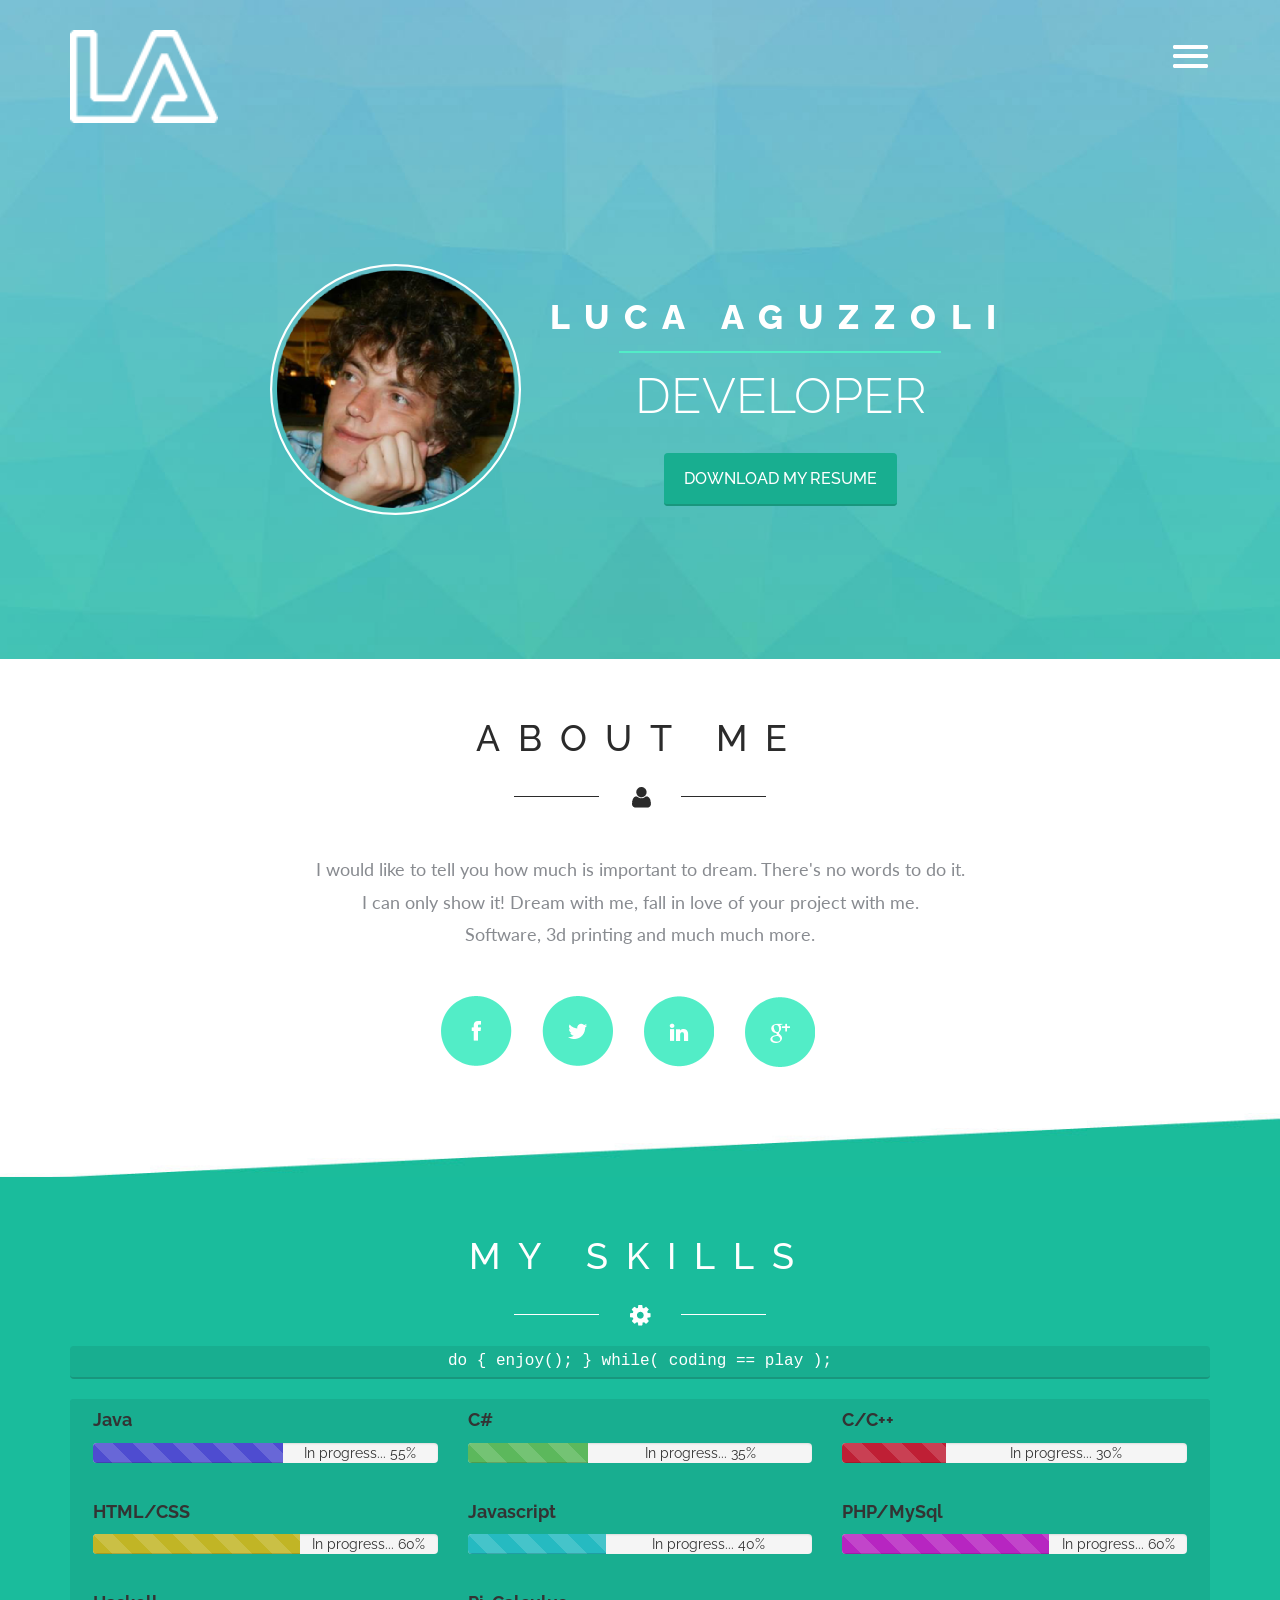
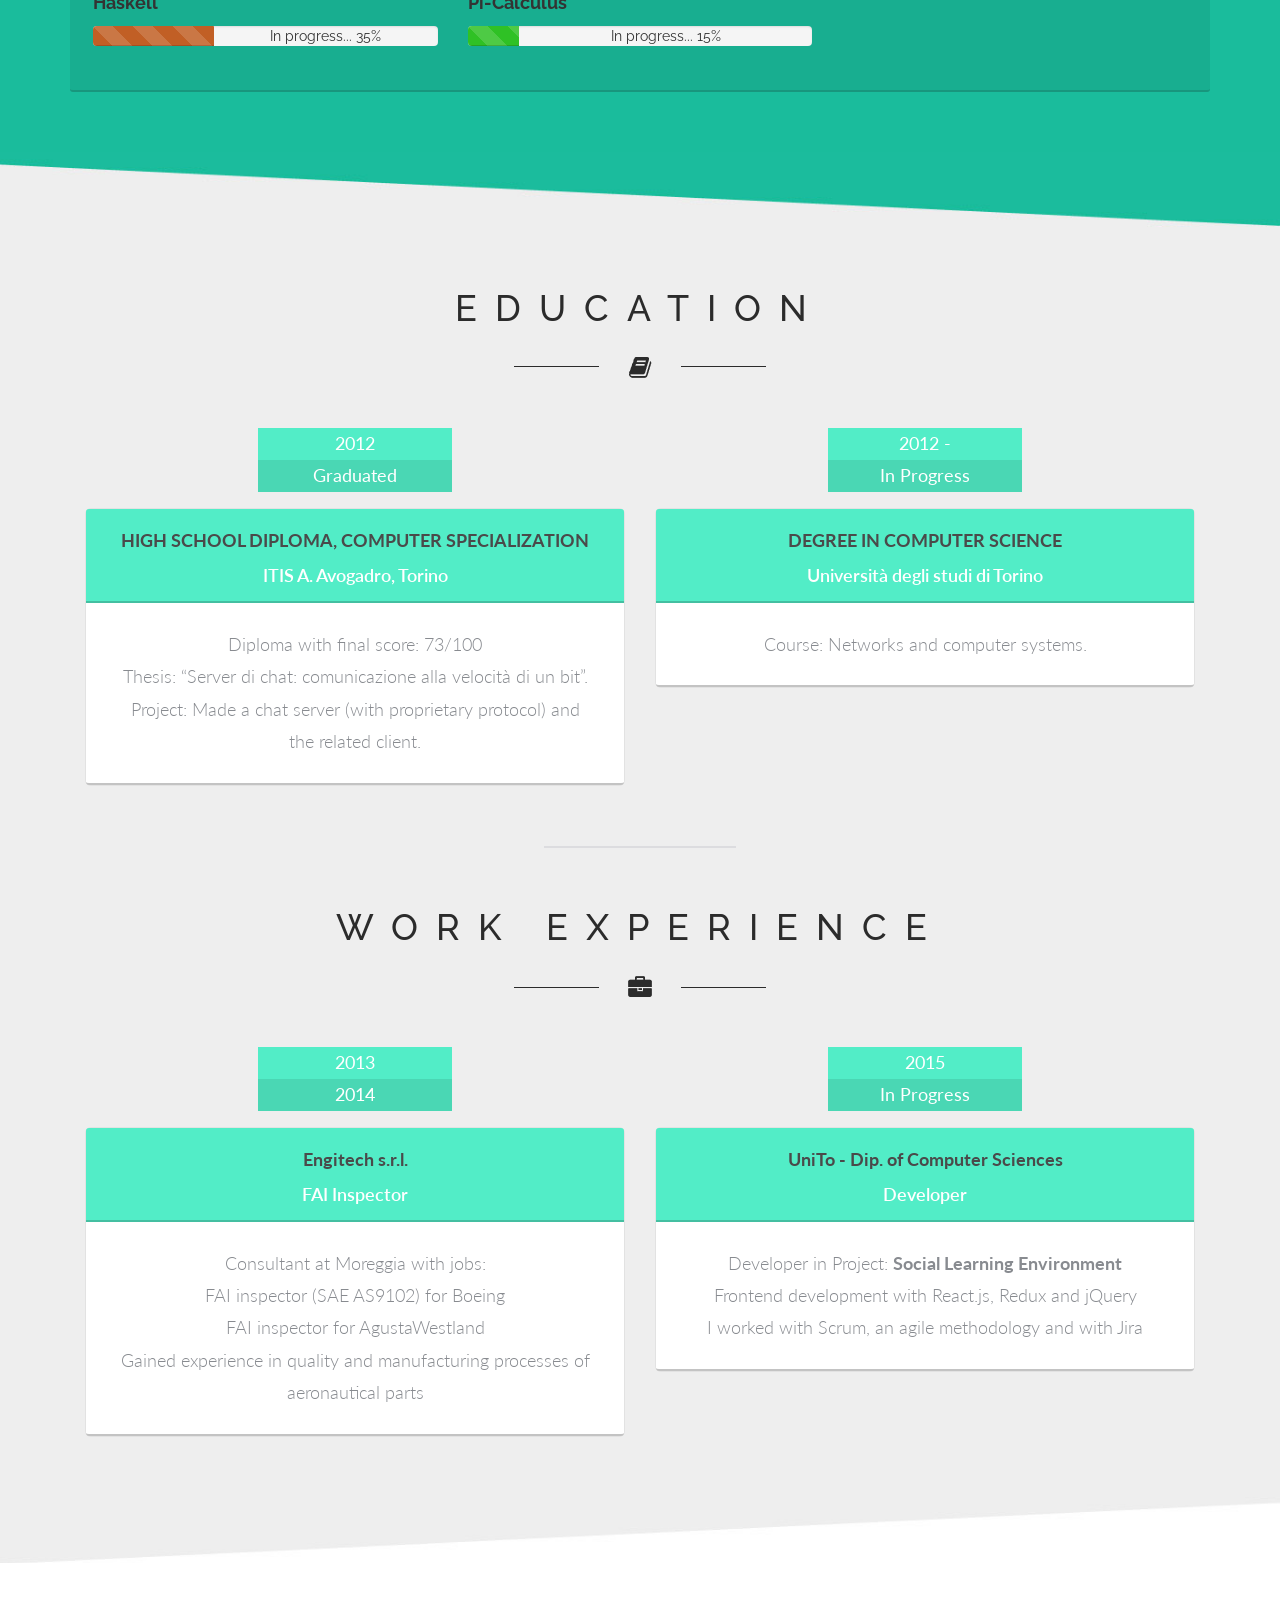
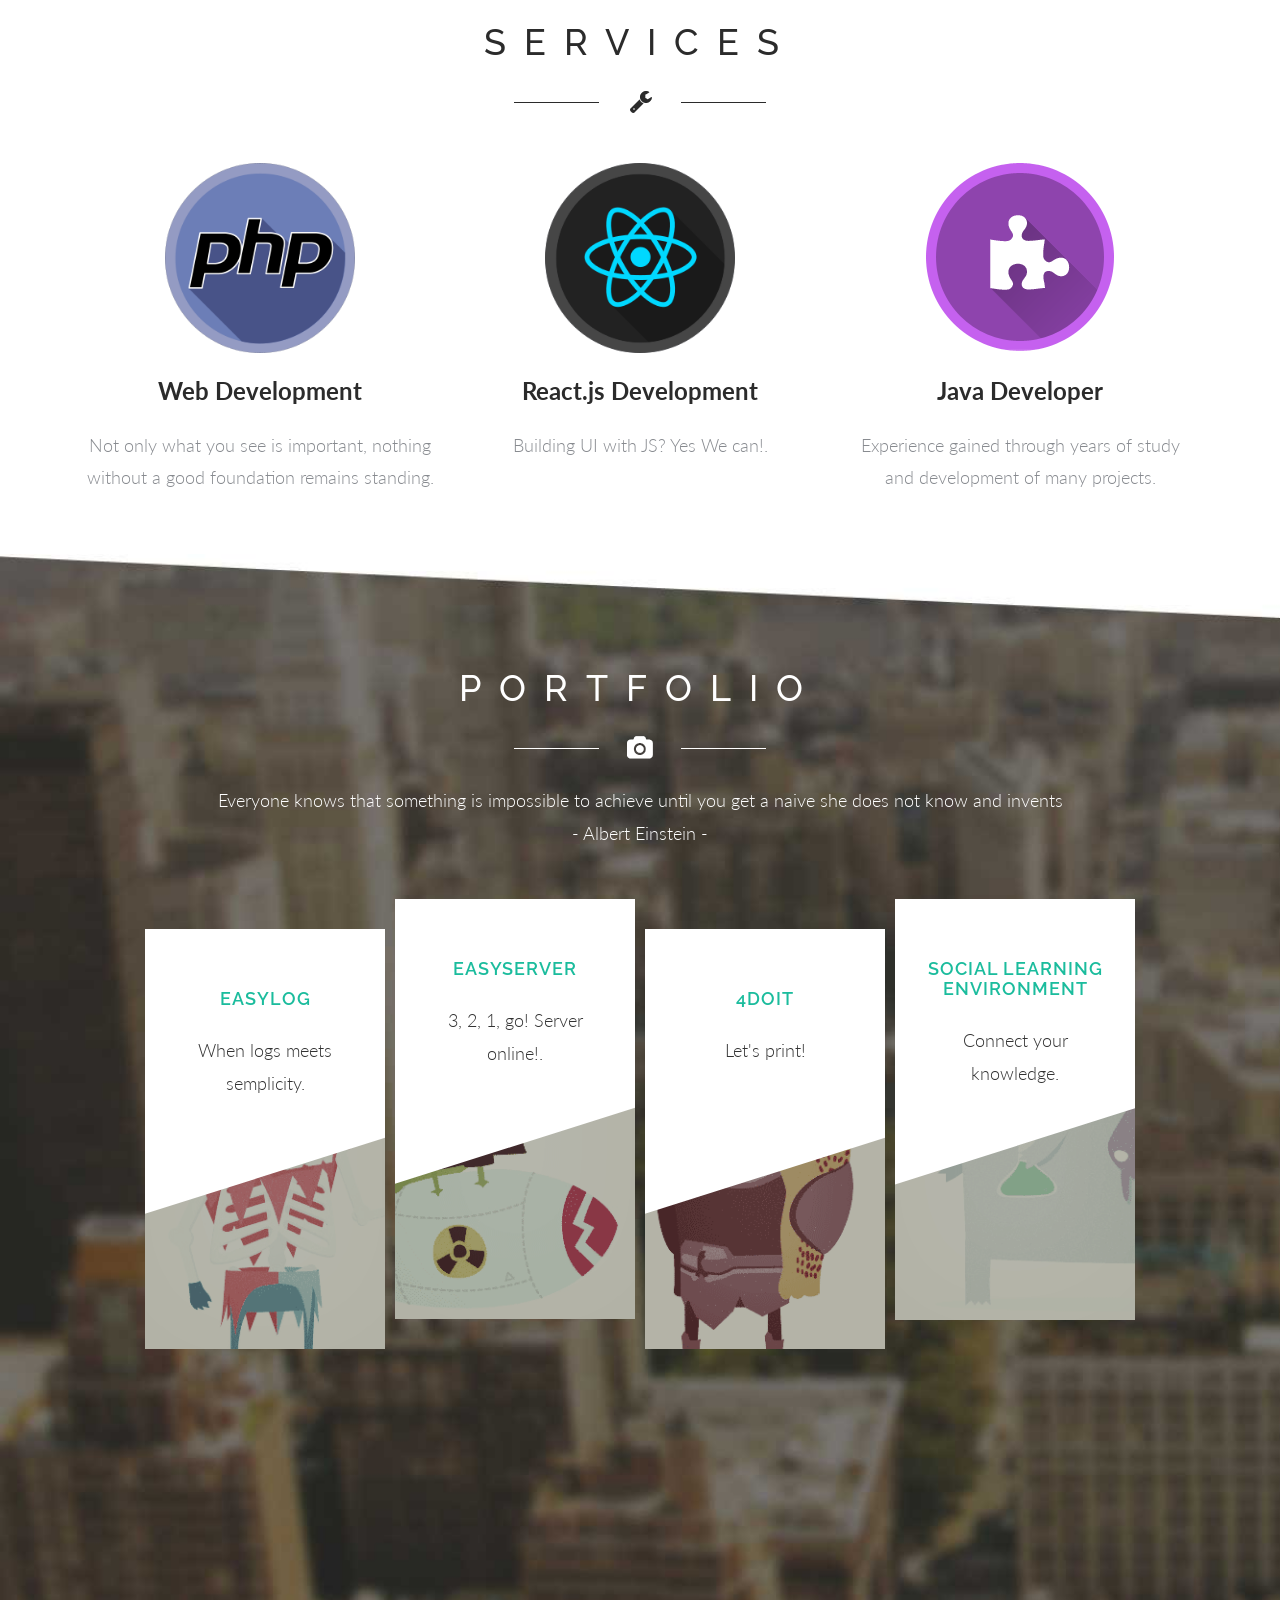
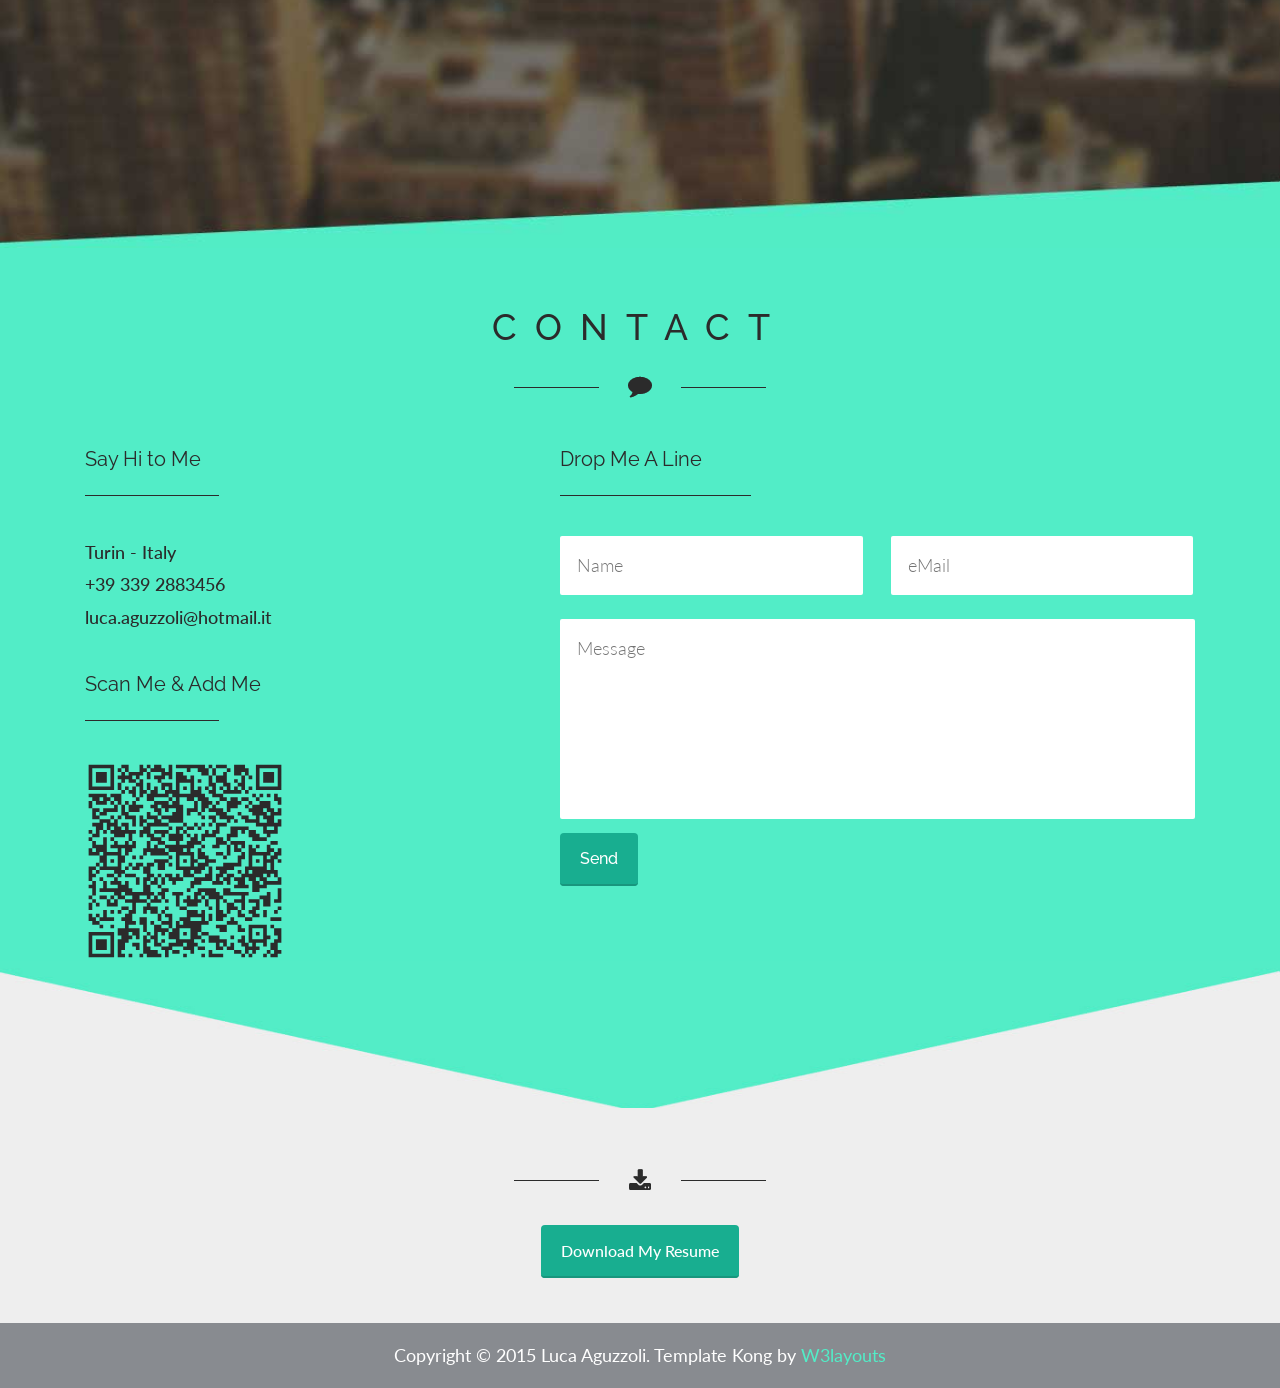
==== commit cae19e20: "create the playground section" ====
--- a/index.html
+++ b/index.html
@@ -9,546 +9,548 @@
 <!DOCTYPE html>
 <html>
 
-   <head>
-      <title>Luca Aguzzoli :: IT Developer</title>
-      <link rel="shortcut icon" type="image/x-icon" href="images/favicon.ico"/>
-      <!--fonts-->
-      <link href='http://fonts.googleapis.com/css?family=Raleway:400,100,200,300,500,600,700,800,900' rel='stylesheet' type='text/css'>
-      <link href='http://fonts.googleapis.com/css?family=Lato:100,300,400,700,900,100italic,300italic,400italic,700italic,900italic' rel='stylesheet' type='text/css'>
-      <!--//fonts-->
-      <link href="css/bootstrap.min.css" rel="stylesheet" type="text/css" media="all"/>
-      <link href="css/style.min.css" rel="stylesheet" type="text/css" media="all"/>
-      <link href="css/liuk-style.css" rel="stylesheet" type="text/css" media="all"/>
-      <link href="css/grid-portfolio.css" rel="stylesheet" type="text/css" media="all"/>
-      <!-- for-mobile-apps -->
-      <meta name="viewport" content="width=device-width, initial-scale=1">
-      <meta http-equiv="Content-Type" content="text/html; charset=utf-8"/>
-      <meta name="keywords" content="Luca Aguzzoli, Aguzzoli Luca, web develper,
+<head>
+   <title>Luca Aguzzoli :: IT Developer</title>
+   <link rel="shortcut icon" type="image/x-icon" href="images/favicon.ico" />
+   <!--fonts-->
+
+   <link href="css/grid-portfolio.css" rel="stylesheet" type="text/css" media="all" />
+   <!-- for-mobile-apps -->
+   <meta name="viewport" content="width=device-width, initial-scale=1">
+   <meta http-equiv="Content-Type" content="text/html; charset=utf-8" />
+   <meta name="keywords" content="Luca Aguzzoli, Aguzzoli Luca, web develper,
               java developer, java, php, javascript, python, c#, IT, developer, information technology,
-               curriculum"/>
-      <meta name="description" content="Official site of Luca Aguzzoli, IT Developer. Here you can find my curriculum!">
-      <meta name="theme-color" content="#7CC0D5">
-      <script type="application/x-javascript">
-         addEventListener("load", function() {
-            setTimeout(hideURLbar, 0);
-         }, false);
-
-         function hideURLbar() {
-            window.scrollTo(0, 1);
-         }
-      </script>
-      <script type="text/javascript" src="js/jquery.min.js"></script>
-      <script type="text/javascript" src="js/move-top.js"></script>
-      <script type="text/javascript" src="js/easing.min.js"></script>
-      <script type="text/javascript" src="js/mailer.js"></script>
-      <script type="text/javascript" src="js/snap.svg-min.js"></script>
-
-   </head>
-
-   <body>
-      <!-- banner -->
-      <div class="banner" id="home">
-         <div class="container">
-            <div class="top-header row">
-               <!--top-nav---->
-               <div class="logo">
-                  <a href="index.html">
-                     <img src="images/logo.png" alt="logo"/>
+               curriculum" />
+   <meta name="description" content="Official site of Luca Aguzzoli, Software Developer. Here you can find my curriculum!">
+   <meta name="theme-color" content="#7CC0D5">
+   <link href="css/bootstrap.min.css" rel="stylesheet" type="text/css" media="all" />
+   <link href="css/style.min.css" rel="stylesheet" type="text/css" media="all" />
+   <link href="css/liuk-style.css" rel="stylesheet" type="text/css" media="all" />
+   <script type="application/x-javascript">
+      addEventListener("load", function() {
+         setTimeout(hideURLbar, 0);
+      }, false);
+
+      function hideURLbar() {
+         window.scrollTo(0, 1);
+      }
+   </script>
+
+</head>
+
+<body>
+   <!-- banner -->
+   <div class="banner" id="home">
+      <div class="container">
+         <div class="top-header row">
+            <!--top-nav---->
+            <div class="logo">
+               <a href="index.html">
+                  <img src="images/logo.png" alt="logo" />
+               </a>
+            </div>
+            <div class="top-nav">
+               <div>
+                  <a href="#" class="right_bt" id="activator">
+                     <span></span>
                   </a>
                </div>
-               <div class="top-nav">
+               <div class="box" id="box">
                   <div>
-                     <a href="#" class="right_bt" id="activator">
-                        <span></span>
-                     </a>
-                  </div>
-                  <div class="box" id="box">
-                     <div>
-                        <div class="box_content_center">
-                           <div>
-                              <div class="menu_box_list">
-                                 <ul>
-                                    <li>
-                                       <a href="#home">
-                                          <span>home</span>
-                                       </a>
-                                    </li>
-                                    <li>
-                                       <a href="#about">
-                                          <span>about</span>
-                                       </a>
-                                    </li>
-                                    <li>
-                                       <a href="#services">
-                                          <span>services</span>
-                                       </a>
-                                    </li>
-                                    <li>
-                                       <a href="#contact">
-                                          <span>Contact</span>
-                                       </a>
-                                    </li>
-                                 </ul>
-                                 <div class="clearfix"></div>
-                              </div>
-                              <a class="boxclose" id="boxclose">
-                                 <span></span>
-                              </a>
+                     <div class="box_content_center">
+                        <div>
+                           <div class="menu_box_list">
+                              <ul>
+                                 <li>
+                                    <a href="#home">
+                                       <span>home</span>
+                                    </a>
+                                 </li>
+                                 <li>
+                                    <a href="#about">
+                                       <span>about</span>
+                                    </a>
+                                 </li>
+                                 <li>
+                                    <a href="#services">
+                                       <span>services</span>
+                                    </a>
+                                 </li>
+                                 <li>
+                                    <a href="#contact">
+                                       <span>Contact</span>
+                                    </a>
+                                 </li>
+                              </ul>
+                              <div class="clearfix"></div>
                            </div>
+                           <a class="boxclose" id="boxclose">
+                              <span></span>
+                           </a>
                         </div>
                      </div>
                   </div>
                </div>
-               <!---start-click-drop-down-menu----->
-               <!----start-dropdown--->
-               <script type="text/javascript">
-                  var $ = jQuery.noConflict();
-                  $(function() {
-                     $('#activator').click(function() {
-                        $('#box').animate({
-                           'top': '0px'
-                        }, 500);
-                     });
-                     $('#boxclose').click(function() {
-                        $('#box').animate({
-                           'top': '-1000px'
-                        }, 500);
-                     });
-                  });
-                  $(document).ready(function() {
-                     //Hide (Collapse) the toggle containers on load
-                     $(".toggle_container").hide();
-                     //Switch the "Open" and "Close" state per click then slide up/down (depending on open/close state)
-                     $(".trigger").click(function() {
-                        $(this).toggleClass("active").next().slideToggle("slow");
-                        return false; //Prevent the browser jump to the link anchor
-                     });
-                  });
-               </script>
-               <!---//End-click-drop-down-menu----->
-               <div class="clearfix"></div>
-            </div>
-            <div class="banner-info">
-               <div class="banner-left">
-                  <img
-                     src="[data-uri]"
-                     alt="profile image"/>
-               </div>
-               <div class="banner-right">
-                  <h1>LUCA AGUZZOLI</h1>
-                  <div class="border"></div>
-                  <h2>IT DEVELOPER</h2>
-                  <a class="liuk-button" href="luca-aguzzoli-cv.pdf">DOWNLOAD MY RESUME</a>
-               </div>
-               <div class="clearfix"></div>
-            </div>
-         </div>
-      </div>
-      <!--/header-banner-->
-      <!--about-->
-      <div class="about text-center" id="about">
-         <div class="container">
-            <h3>ABOUT ME</h3>
-            <div class="strip text-center">
-               <img src="images/about.png" alt=" "/>
-            </div>
-            <p>I would like to tell you how much is important to dream. There's no words to do it.
-               <br>
-               I can only show it! Dream with me, fall in love of your project with me.
-               <br>
-               Software, 3d printing and much much more.
-            </p>
-            <ul>
-               <li>
-                  <a class="fb" href="https://www.facebook.com/luka.agu" target="_blank"></a>
-               </li>
-               <li>
-                  <a class="twit" href="https://twitter.com/luca_agu" target="_blank"></a>
-               </li>
-               <li>
-                  <a class="in" href="https://www.linkedin.com/in/lucaaguzzoli" target="_blank"></a>
-               </li>
-               <li>
-                  <a class="goog" href="https://plus.google.com/+lucaaguzzoli92/" target="_blank"></a>
-               </li>
-            </ul>
-         </div>
-      </div>
-      <!--//about-->
-      <div class="about-back"></div>
-      <!--my skill-->
-      <div class="my-skills text-center">
-         <div class="container">
-            <h3>MY SKILLS</h3>
-            <div class="strip text-center">
-               <img src="images/skill.png" alt=" "/>
-            </div>
-            <p class="code-area">do { enjoy(); } while( coding == play );</p>
-            <div class="skill-container">
-               <div class="etched-progress-bar col-md-4">
-                  <p class="progress-bar-title">Java</p>
-                  <div class="progress">
-                     <div class="progress-bar progress-bar-striped active" role="progressbar" aria-valuenow="25" aria-valuemin="0" aria-valuemax="100" style="width: 55%; background-color: #4E4CD0"></div>
-                     In progress... 55%
-                  </div>
-               </div>
-               <div class="etched-progress-bar col-md-4">
-                  <p class="progress-bar-title">C#</p>
-                  <div class="progress">
-                     <div class="progress-bar progress-bar-striped active" role="progressbar" aria-valuenow="100" aria-valuemin="0" aria-valuemax="35" style="width: 35%; background-color: #5cb85c"></div>
-                     In progress... 35%
-                  </div>
-               </div>
-               <div class="etched-progress-bar col-md-4">
-                  <p class="progress-bar-title">C/C++</p>
-                  <div class="progress">
-                     <div class="progress-bar progress-bar-striped active" role="progressbar" aria-valuenow="25" aria-valuemin="0" aria-valuemax="100" style="width: 30%; background-color: #BF1F35"></div>
-                     In progress... 30%
-                  </div>
-               </div>
-               <div class="etched-progress-bar col-md-4">
-                  <p class="progress-bar-title">HTML/CSS</p>
-                  <div class="progress">
-                     <div class="progress-bar progress-bar-striped active" role="progressbar" aria-valuenow="25" aria-valuemin="0" aria-valuemax="100" style="width: 60%; background-color: #C1B525"></div>
-                     In progress... 60%
-                  </div>
-               </div>
-               <div class="etched-progress-bar col-md-4">
-                  <p class="progress-bar-title">Javascript</p>
-                  <div class="progress">
-                     <div class="progress-bar progress-bar-striped active" role="progressbar" aria-valuenow="25" aria-valuemin="0" aria-valuemax="100" style="width: 40%; background-color: #25BAC1"></div>
-                     In progress... 40%
-                  </div>
-               </div>
-               <div class="etched-progress-bar col-md-4">
-                  <p class="progress-bar-title">PHP/MySql</p>
-                  <div class="progress">
-                     <div class="progress-bar progress-bar-striped active" role="progressbar" aria-valuenow="25" aria-valuemin="0" aria-valuemax="100" style="width: 60%; background-color: #B725C1"></div>
-                     In progress... 60%
-                  </div>
-               </div>
-               <div class="etched-progress-bar col-md-4">
-                  <p class="progress-bar-title">Haskell</p>
-                  <div class="progress">
-                     <div class="progress-bar progress-bar-striped active" role="progressbar" aria-valuenow="25" aria-valuemin="0" aria-valuemax="100" style="width: 35%; background-color: #C15F25"></div>
-                     In progress... 35%
-                  </div>
-               </div>
-               <div class="etched-progress-bar col-md-4">
-                  <p class="progress-bar-title">Pi-Calculus</p>
-                  <div class="progress">
-                     <div class="progress-bar progress-bar-striped active" role="progressbar" aria-valuenow="100" aria-valuemin="0" aria-valuemax="15" style="width: 15%; background-color: #2FC125"></div>
-                     In progress... 15%
-                  </div>
-               </div>
-               <div class="clearfix"></div>
-            </div>
-         </div>
-      </div>
-      <!--//my skill-->
-      <div class="my-skill-back"></div>
-      <!--education-->
-      <div class="education text-center">
-         <div class="container">
-            <div class="edu-info">
-               <h3>EDUCATION</h3>
-            </div>
-            <div class="strip text-center">
-               <img src="images/edu.png" alt=" "/>
-            </div>
-            <div class="edu-grids">
-               <div class="col-md-6 edu-grid">
-                  <p>2012</p>
-                  <span>Graduated</span>
-                  <div class="edu-border">
-                     <div class="edu-grid-master liuk-card-title">
-                        <h3>HIGH SCHOOL DIPLOMA, COMPUTER SPECIALIZATION</h3>
-                        <h4>ITIS A. Avogadro, Torino</h4>
-                     </div>
-                     <div class="edu-grid-info liuk-card-content">
-                        <h5>
+            </div>
+            <!---start-click-drop-down-menu----->
+            <!----start-dropdown--->
+
+            <!---//End-click-drop-down-menu----->
+            <div class="clearfix"></div>
+         </div>
+         <div class="banner-info">
+            <div class="banner-left">
+               <img src="[data-uri]"
+                  alt="profile image" />
+            </div>
+            <div class="banner-right">
+               <h1>LUCA AGUZZOLI</h1>
+               <div class="border"></div>
+               <h2>DEVELOPER</h2>
+               <a class="liuk-button" href="luca-aguzzoli-cv.pdf">DOWNLOAD MY RESUME</a>
+            </div>
+            <div class="clearfix"></div>
+         </div>
+      </div>
+   </div>
+   <!--/header-banner-->
+   <!--about-->
+   <div class="about text-center" id="about">
+      <div class="container">
+         <h3>ABOUT ME</h3>
+         <div class="strip text-center">
+            <img src="images/about.png" alt=" " />
+         </div>
+         <p>I would like to tell you how much is important to dream. There's no words to do it.
+            <br> I can only show it! Dream with me, fall in love of your project with me.
+            <br> Software, 3d printing and much much more.
+         </p>
+         <ul>
+            <li>
+               <a class="fb" href="https://www.facebook.com/luka.agu" target="_blank"></a>
+            </li>
+            <li>
+               <a class="twit" href="https://twitter.com/luca_agu" target="_blank"></a>
+            </li>
+            <li>
+               <a class="in" href="https://www.linkedin.com/in/lucaaguzzoli" target="_blank"></a>
+            </li>
+            <li>
+               <a class="goog" href="https://plus.google.com/+lucaaguzzoli92/" target="_blank"></a>
+            </li>
+         </ul>
+      </div>
+   </div>
+   <!--//about-->
+   <div class="about-back"></div>
+   <!--my skill-->
+   <div class="my-skills text-center">
+      <div class="container">
+         <h3>MY SKILLS</h3>
+         <div class="strip text-center">
+            <img src="images/skill.png" alt=" " />
+         </div>
+         <p class="code-area">do { enjoy(); } while( coding == play );</p>
+         <div class="skill-container">
+            <div class="etched-progress-bar col-md-4">
+               <p class="progress-bar-title">Java</p>
+               <div class="progress">
+                  <div class="progress-bar progress-bar-striped active" role="progressbar" aria-valuenow="25" aria-valuemin="0" aria-valuemax="100" style="width: 55%; background-color: #4E4CD0"></div>
+                  In progress... 55%
+               </div>
+            </div>
+            <div class="etched-progress-bar col-md-4">
+               <p class="progress-bar-title">C#</p>
+               <div class="progress">
+                  <div class="progress-bar progress-bar-striped active" role="progressbar" aria-valuenow="100" aria-valuemin="0" aria-valuemax="35" style="width: 35%; background-color: #5cb85c"></div>
+                  In progress... 35%
+               </div>
+            </div>
+            <div class="etched-progress-bar col-md-4">
+               <p class="progress-bar-title">C/C++</p>
+               <div class="progress">
+                  <div class="progress-bar progress-bar-striped active" role="progressbar" aria-valuenow="25" aria-valuemin="0" aria-valuemax="100" style="width: 30%; background-color: #BF1F35"></div>
+                  In progress... 30%
+               </div>
+            </div>
+            <div class="etched-progress-bar col-md-4">
+               <p class="progress-bar-title">HTML/CSS</p>
+               <div class="progress">
+                  <div class="progress-bar progress-bar-striped active" role="progressbar" aria-valuenow="25" aria-valuemin="0" aria-valuemax="100" style="width: 60%; background-color: #C1B525"></div>
+                  In progress... 60%
+               </div>
+            </div>
+            <div class="etched-progress-bar col-md-4">
+               <p class="progress-bar-title">Javascript</p>
+               <div class="progress">
+                  <div class="progress-bar progress-bar-striped active" role="progressbar" aria-valuenow="25" aria-valuemin="0" aria-valuemax="100" style="width: 40%; background-color: #25BAC1"></div>
+                  In progress... 40%
+               </div>
+            </div>
+            <div class="etched-progress-bar col-md-4">
+               <p class="progress-bar-title">PHP/MySql</p>
+               <div class="progress">
+                  <div class="progress-bar progress-bar-striped active" role="progressbar" aria-valuenow="25" aria-valuemin="0" aria-valuemax="100" style="width: 60%; background-color: #B725C1"></div>
+                  In progress... 60%
+               </div>
+            </div>
+            <div class="etched-progress-bar col-md-4">
+               <p class="progress-bar-title">Haskell</p>
+               <div class="progress">
+                  <div class="progress-bar progress-bar-striped active" role="progressbar" aria-valuenow="25" aria-valuemin="0" aria-valuemax="100" style="width: 35%; background-color: #C15F25"></div>
+                  In progress... 35%
+               </div>
+            </div>
+            <div class="etched-progress-bar col-md-4">
+               <p class="progress-bar-title">Pi-Calculus</p>
+               <div class="progress">
+                  <div class="progress-bar progress-bar-striped active" role="progressbar" aria-valuenow="100" aria-valuemin="0" aria-valuemax="15" style="width: 15%; background-color: #2FC125"></div>
+                  In progress... 15%
+               </div>
+            </div>
+            <div class="clearfix"></div>
+         </div>
+      </div>
+   </div>
+   <!--//my skill-->
+   <div class="my-skill-back"></div>
+   <!--education-->
+   <div class="education text-center">
+      <div class="container">
+         <div class="edu-info">
+            <h3>EDUCATION</h3>
+         </div>
+         <div class="strip text-center">
+            <img src="images/edu.png" alt=" " />
+         </div>
+         <div class="edu-grids">
+            <div class="col-md-6 edu-grid">
+               <p>2012</p>
+               <span>Graduated</span>
+               <div class="edu-border">
+                  <div class="edu-grid-master liuk-card-title">
+                     <h3>HIGH SCHOOL DIPLOMA, COMPUTER SPECIALIZATION</h3>
+                     <h4>ITIS A. Avogadro, Torino</h4>
+                  </div>
+                  <div class="edu-grid-info liuk-card-content">
+                     <h5>
                            Diploma with final score: 73/100
                            <br>
                            Thesis: “Server di chat: comunicazione alla velocità di un bit”.
                            <br>
                            Project: Made a chat server (with proprietary protocol) and the related client.
                         </h5>
-                     </div>
-                  </div>
-               </div>
-               <div class="col-md-6 edu-grid">
-                  <p>2012 -
-                  </p>
-                  <span>In Progress</span>
-                  <div class="edu-border">
-                     <div class="edu-grid-master liuk-card-title">
-                        <h3>DEGREE IN COMPUTER SCIENCE</h3>
-                        <h4>Università degli studi di Torino</h4>
-                     </div>
-                     <div class="edu-grid-info liuk-card-content">
-                        <h5>
+                  </div>
+               </div>
+            </div>
+            <div class="col-md-6 edu-grid">
+               <p>2012 -
+               </p>
+               <span>In Progress</span>
+               <div class="edu-border">
+                  <div class="edu-grid-master liuk-card-title">
+                     <h3>DEGREE IN COMPUTER SCIENCE</h3>
+                     <h4>Università degli studi di Torino</h4>
+                  </div>
+                  <div class="edu-grid-info liuk-card-content">
+                     <h5>
                            Course: Networks and computer systems.
                            <br>
                         </h5>
-                     </div>
-                  </div>
-               </div>
-            </div>
-         </div>
-
-      </div>
-      <!--//education-->
-      <div class="strip-border">
-         <p></p>
-      </div>
-      <!--work-->
-      <div class="work-experience text-center">
-
-         <div class="container">
-            <div class="work-info">
-               <h3>WORK EXPERIENCE</h3>
-            </div>
-            <div class="strip text-center">
-               <img src="images/work.png" alt=" "/>
-            </div>
-            <div class="edu-grids">
-               <div class="col-md-6 edu-grid">
-                  <p>2013</p>
-                  <span>2014</span>
-                  <div class="edu-border">
-                     <div class="edu-grid-master liuk-card-title">
-                        <h3>Engitech s.r.l.</h3>
-                        <h4>FAI Inspector</h4>
-                     </div>
-                     <div class="edu-grid-info liuk-card-content">
-                        <h5>Consultant at Moreggia with jobs:</h5>
-                        <h5>FAI inspector (SAE AS9102) for Boeing</h5>
-                        <h5>FAI inspector for AgustaWestland</h5>
-                        <h5>Gained experience in quality and manufacturing processes of aeronautical parts</h5>
-                     </div>
-                  </div>
-               </div>
-               <div class="col-md-6 edu-grid">
-                  <p>2015</p>
-                  <span>In Progress</span>
-                  <div class="edu-border">
-                     <div class="edu-grid-master liuk-card-title">
-                        <h3>UniTo - Dip. of Computer Sciences</h3>
-                        <h4>Developer</h4>
-                     </div>
-                     <div class="edu-grid-info liuk-card-content">
-                        <h5>Developer in Project:
+                  </div>
+               </div>
+            </div>
+         </div>
+      </div>
+
+   </div>
+   <!--//education-->
+   <div class="strip-border">
+      <p></p>
+   </div>
+   <!--work-->
+   <div class="work-experience text-center">
+
+      <div class="container">
+         <div class="work-info">
+            <h3>WORK EXPERIENCE</h3>
+         </div>
+         <div class="strip text-center">
+            <img src="images/work.png" alt=" " />
+         </div>
+         <div class="edu-grids">
+            <div class="col-md-6 edu-grid">
+               <p>2013</p>
+               <span>2014</span>
+               <div class="edu-border">
+                  <div class="edu-grid-master liuk-card-title">
+                     <h3>Engitech s.r.l.</h3>
+                     <h4>FAI Inspector</h4>
+                  </div>
+                  <div class="edu-grid-info liuk-card-content">
+                     <h5>Consultant at Moreggia with jobs:</h5>
+                     <h5>FAI inspector (SAE AS9102) for Boeing</h5>
+                     <h5>FAI inspector for AgustaWestland</h5>
+                     <h5>Gained experience in quality and manufacturing processes of aeronautical parts</h5>
+                  </div>
+               </div>
+            </div>
+            <div class="col-md-6 edu-grid">
+               <p>2015</p>
+               <span>In Progress</span>
+               <div class="edu-border">
+                  <div class="edu-grid-master liuk-card-title">
+                     <h3>UniTo - Dip. of Computer Sciences</h3>
+                     <h4>Developer</h4>
+                  </div>
+                  <div class="edu-grid-info liuk-card-content">
+                     <h5>Developer in Project:
                            <b>Social Learning Environment</b>
                         </h5>
-                        <h5>Frontend development with React.js, Redux and jQuery</h5>
-                        <h5>I worked with Scrum, an agile methodology and with Jira</h5>
-                     </div>
-                  </div>
-               </div>
-            </div>
-         </div>
-      </div>
-      <!--//work-->
-      <div class="services-back"></div>
-
-      <!--services-->
-      <div class="services text-center" id="services">
-         <div class="container">
-            <div class="ser-info">
-               <h3>SERVICES</h3>
-            </div>
+                     <h5>Frontend development with React.js, Redux and jQuery</h5>
+                     <h5>I worked with Scrum, an agile methodology and with Jira</h5>
+                  </div>
+               </div>
+            </div>
+         </div>
+      </div>
+   </div>
+   <!--//work-->
+   <div class="services-back"></div>
+
+   <!--services-->
+   <div class="services text-center" id="services">
+      <div class="container">
+         <div class="ser-info">
+            <h3>SERVICES</h3>
+         </div>
+         <div class="strip text-center">
+            <img src="images/ser.png" alt=" " />
+         </div>
+         <div class="ser-grids">
+            <div class="col-md-4 ser-grid">
+               <div class="ser-imagea"></div>
+               <h3>Web Development</h3>
+               <p>Not only what you see is important, nothing without a good foundation remains standing.</p>
+            </div>
+            <div class="col-md-4 ser-grid">
+               <div class="ser-imagec"></div>
+               <h3>React.js Development</h3>
+               <p>Building UI with JS? Yes We can!.</p>
+            </div>
+            <div class="col-md-4 ser-grid">
+               <div class="ser-imaged"></div>
+               <h3>Java Developer</h3>
+               <p>Experience gained through years of study and development of many projects.</p>
+            </div>
+            <div class="clearfix"></div>
+         </div>
+      </div>
+   </div>
+   <!--//services-->
+   <div class="gallery-section text-center" id="portfolio">
+      <div class="container">
+         <h3>PORTFOLIO</h3>
+         <div class="strip text-center">
+            <img src="images/port.png" alt=" " />
+         </div>
+         <p>Everyone knows that something is impossible to achieve until you get a naive she does not know and invents
+            <br> - Albert Einstein -
+         </p>
+         <div class="portfolio-grid">
+            <div id="portfolio-grid" class=" grid">
+               <a href="https://github.com/punch92/EasyLog" data-path-hover="m 180,35 -180,0 L 0,0 180,0 z">
+                  <figure>
+                     <img src="images/1.png" />
+                     <svg viewBox="0 0 180 320" preserveAspectRatio="none">
+                        <path d="M 180,160 0,218 0,0 180,0 z" />
+                     </svg>
+                     <figcaption>
+                        <h2>EasyLog</h2>
+                        <p>When logs meets semplicity.</p>
+                        <button>VIEW</button>
+                     </figcaption>
+                  </figure>
+               </a>
+               <a href="https://github.com/punch92/EasyServer" data-path-hover="m 180,35 -180,0 L 0,0 180,0 z">
+                  <figure>
+                     <img src="images/3.png" />
+                     <svg viewBox="0 0 180 320" preserveAspectRatio="none">
+                        <path d="M 180,160 0,218 0,0 180,0 z" />
+                     </svg>
+                     <figcaption>
+                        <h2>EasyServer</h2>
+                        <p>3, 2, 1, go! Server online!.</p>
+                        <button>VIEW</button>
+                     </figcaption>
+                  </figure>
+               </a>
+               <a href="http://4doit.it" data-path-hover="m 180,35 -180,0 L 0,0 180,0 z">
+                  <figure>
+                     <img src="images/5.png" />
+                     <svg viewBox="0 0 180 320" preserveAspectRatio="none">
+                        <path d="M 180,160 0,218 0,0 180,0 z" />
+                     </svg>
+                     <figcaption>
+                        <h2>4doit</h2>
+                        <p>Let's print!</p>
+                        <button>VIEW</button>
+                     </figcaption>
+                  </figure>
+               </a>
+               <a href="http://sle.di.unito.it/" data-path-hover="m 180,55 -180,0 L 0,0 180,0 z">
+                  <figure>
+                     <img src="images/7.png" />
+                     <svg viewBox="0 0 180 320" preserveAspectRatio="none">
+                        <path d="M 180,160 0,218 0,0 180,0 z" />
+                     </svg>
+                     <figcaption>
+                        <h2>Social Learning Environment</h2>
+                        <p>Connect your knowledge.</p>
+                        <button>VIEW</button>
+                     </figcaption>
+                  </figure>
+               </a>
+            </div>
+         </div>
+      </div>
+   </div>
+   <!--contact-->
+   <div class="contact" id="contact">
+      <div class="container">
+         <div class="contact-info text-center">
+            <h3>CONTACT</h3>
             <div class="strip text-center">
-               <img src="images/ser.png" alt=" "/>
-            </div>
-            <div class="ser-grids">
-               <div class="col-md-4 ser-grid">
-                  <div class="ser-imagea"></div>
-                  <h3>Web Development</h3>
-                  <p>Not only what you see is important, nothing without a good foundation remains standing.</p>
-               </div>
-               <div class="col-md-4 ser-grid">
-                  <div class="ser-imagec"></div>
-                  <h3>React.js Development</h3>
-                  <p>Building UI with JS? Yes We can!.</p>
-               </div>
-               <div class="col-md-4 ser-grid">
-                  <div class="ser-imaged"></div>
-                  <h3>Java Developer</h3>
-                  <p>Experience gained through years of study and development of many projects.</p>
-               </div>
-               <div class="clearfix"></div>
-            </div>
-         </div>
-      </div>
-      <!--//services-->
-      <div class="gallery-section text-center" id="portfolio">
-         <div class="container">
-            <h3>PORTFOLIO</h3>
-            <div class="strip text-center">
-               <img src="images/port.png" alt=" "/>
-            </div>
-            <p>Everyone knows that something is impossible to achieve until you get a naive she does not know and invents
+               <img src="images/con1.png" alt=" " />
+            </div>
+         </div>
+         <div class="contact-grids">
+            <div class="col-md-5 contact-left">
+               <h3>Say Hi to Me</h3>
+               <div class="stripb"></div>
+               <ul>
+                  <li>Turin - Italy</li>
+                  <li>+39 339 2883456</li>
+                  <li>
+                     <a href="mailto:luca.aguzzoli@hotmail.it">luca.aguzzoli@hotmail.it</a>
+                  </li>
+               </ul>
                <br>
-               - Albert Einstein -
-            </p>
-            <div class="portfolio-grid">
-               <div id="portfolio-grid" class=" grid">
-                  <a href="https://github.com/punch92/EasyLog" data-path-hover="m 180,35 -180,0 L 0,0 180,0 z">
-                     <figure>
-                        <img src="images/1.png"/>
-                        <svg viewBox="0 0 180 320" preserveAspectRatio="none"><path d="M 180,160 0,218 0,0 180,0 z"/></svg>
-                        <figcaption>
-                           <h2>EasyLog</h2>
-                           <p>When logs meets semplicity.</p>
-                           <button>VIEW</button>
-                        </figcaption>
-                     </figure>
-                  </a>
-                  <a href="https://github.com/punch92/EasyServer" data-path-hover="m 180,35 -180,0 L 0,0 180,0 z">
-                     <figure>
-                        <img src="images/3.png"/>
-                        <svg viewBox="0 0 180 320" preserveAspectRatio="none"><path d="M 180,160 0,218 0,0 180,0 z"/></svg>
-                        <figcaption>
-                           <h2>EasyServer</h2>
-                           <p>3, 2, 1, go! Server online!.</p>
-                           <button>VIEW</button>
-                        </figcaption>
-                     </figure>
-                  </a>
-                  <a href="http://4doit.it" data-path-hover="m 180,35 -180,0 L 0,0 180,0 z">
-                     <figure>
-                        <img src="images/5.png"/>
-                        <svg viewBox="0 0 180 320" preserveAspectRatio="none"><path d="M 180,160 0,218 0,0 180,0 z"/></svg>
-                        <figcaption>
-                           <h2>4doit</h2>
-                           <p>Let's print!</p>
-                           <button>VIEW</button>
-                        </figcaption>
-                     </figure>
-                  </a>
-                  <a href="http://sle.di.unito.it/" data-path-hover="m 180,55 -180,0 L 0,0 180,0 z">
-                     <figure>
-                        <img src="images/7.png"/>
-                        <svg viewBox="0 0 180 320" preserveAspectRatio="none"><path d="M 180,160 0,218 0,0 180,0 z"/></svg>
-                        <figcaption>
-                           <h2>Social Learning Environment</h2>
-                           <p>Connect your knowledge.</p>
-                           <button>VIEW</button>
-                        </figcaption>
-                     </figure>
-                  </a>
-               </div>
-            </div>
-         </div>
-      </div>
-      <!--contact-->
-      <div class="contact" id="contact">
-         <div class="container">
-            <div class="contact-info text-center">
-               <h3>CONTACT</h3>
-               <div class="strip text-center">
-                  <img src="images/con1.png" alt=" "/>
-               </div>
-            </div>
-            <div class="contact-grids">
-               <div class="col-md-5 contact-left">
-                  <h3>Say Hi to Me</h3>
-                  <div class="stripb"></div>
-                  <ul>
-                     <li>Turin - Italy</li>
-                     <li>+39 339 2883456</li>
-                     <li>
-                        <a href="mailto:luca.aguzzoli@hotmail.it">luca.aguzzoli@hotmail.it</a>
-                     </li>
-                  </ul>
-                  <br>
-                  <br>
-                  <h3>Scan Me &amp; Add Me</h3>
-                  <div class="stripb"></div>
-                  <img src="images/qrcode.svg" class="qrcode" alt="qrcode"/>
-               </div>
-               <div class="col-md-7 contact-right">
-                  <h3>Drop Me A Line</h3>
-                  <div class="stripb"></div>
-                  <div>
-                     <input type="text" id="form_name" placeholder="Name">
-                     <input type="text" id="form_email" placeholder="eMail">
-                     <textarea id="form_message" placeholder="Message"></textarea>
-                     <a href="javascript:void(0)" class="liuk-button" onclick="mailer()">Send</a>
-                  </div>
-               </div>
-               <div class="clearfix"></div>
-            </div>
-         </div>
-      </div>
-      <!--//contact-->
-      <div class="footer-top"></div>
-      <!--resume-->
-      <div class="resume text-center">
-         <div class="container">
-            <div class="strip text-center">
-               <img src="images/down.png" alt=" "/>
-            </div>
-            <div class="down">
-               <a class="liuk-button" href="luca-aguzzoli-cv.pdf">Download My Resume</a>
-            </div>
-         </div>
-      </div>
-      <!--//resume-->
-
-      <!--footer-->
-      <div class="footer">
-         <div class="container">
-            <p>Copyright &copy; 2015 Luca Aguzzoli. Template Kong by
-               <a href="http://w3layouts.com/">
+               <br>
+               <h3>Scan Me &amp; Add Me</h3>
+               <div class="stripb"></div>
+               <img src="images/qrcode.svg" class="qrcode" alt="qrcode" />
+            </div>
+            <div class="col-md-7 contact-right">
+               <h3>Drop Me A Line</h3>
+               <div class="stripb"></div>
+               <div id="contact-me">
+                  <input type="text" id="form_name" placeholder="Name">
+                  <input type="text" id="form_email" placeholder="eMail">
+                  <textarea id="form_message" placeholder="Message"></textarea>
+                  <a href="javascript:void(0)" class="liuk-button" onclick="mailer()">Send</a>
+               </div>
+            </div>
+            <div class="clearfix"></div>
+         </div>
+      </div>
+   </div>
+   <!--//contact-->
+   <div class="footer-top"></div>
+   <!--resume-->
+   <div class="resume text-center">
+      <div class="container">
+         <div class="strip text-center">
+            <img src="images/down.png" alt=" " />
+         </div>
+         <div class="down">
+            <a class="liuk-button" href="luca-aguzzoli-cv.pdf">Download My Resume</a>
+         </div>
+      </div>
+   </div>
+   <!--//resume-->
+
+   <!--footer-->
+   <div class="footer">
+      <div class="container">
+         <p>Copyright &copy; 2015 Luca Aguzzoli. Template Kong by
+            <a href="http://w3layouts.com/">
                   W3layouts</a>
-            </p>
-         </div>
-      </div>
-      <!--//footer-->
-      <script type="text/javascript">
-         $(document).ready(function() {
-
-            var defaults = {
-               containerID: 'toTop', // fading element id
-               containerHoverID: 'toTopHover', // fading element hover id
-               scrollSpeed: 1200,
-               easingType: 'linear'
-            };
-
-            $().UItoTop({easingType: 'easeOutQuart'});
-            function init() {
-               var speed = 250,
-                  easing = mina.easeinout;
-
-               [].slice.call($('#portfolio-grid > a')).forEach(function(el) {
-                  var s = Snap(el.querySelector('svg')),
-                     path = s.select('path'),
-                     pathConfig = {
-                        from: path.attr('d'),
-                        to: el.getAttribute('data-path-hover')
-                     };
-
-                  el.addEventListener('mouseenter', function() {
-                     path.animate({
-                        'path': pathConfig.to
-                     }, speed, easing);
-                     console.log('enter')
-                  });
-
-                  el.addEventListener('mouseleave', function() {
-                     path.animate({
-                        'path': pathConfig.from
-                     }, speed, easing);
-                     console.log('exit')
-                  });
+         </p>
+      </div>
+   </div>
+   <!--//footer-->
+   <link href='http://fonts.googleapis.com/css?family=Raleway:400,100,200,300,500,600,700,800,900' rel='stylesheet' type='text/css'>
+   <link href='http://fonts.googleapis.com/css?family=Lato:100,300,400,700,900,100italic,300italic,400italic,700italic,900italic' rel='stylesheet' type='text/css'>
+   <!--//fonts-->
+   <script type="text/javascript" src="js/jquery.min.js"></script>
+   <script type="text/javascript" src="js/move-top.js"></script>
+   <script type="text/javascript" src="js/easing.min.js"></script>
+   <script type="text/javascript" src="js/mailer.js"></script>
+   <script type="text/javascript" src="js/snap.svg-min.js"></script>
+   <script type="text/javascript">
+      var $ = jQuery.noConflict();
+      $(function() {
+         $('#activator').click(function() {
+            $('#box').animate({
+               'top': '0px'
+            }, 500);
+         });
+         $('#boxclose').click(function() {
+            $('#box').animate({
+               'top': '-1000px'
+            }, 500);
+         });
+      });
+      $(document).ready(function() {
+         //Hide (Collapse) the toggle containers on load
+         $(".toggle_container").hide();
+         //Switch the "Open" and "Close" state per click then slide up/down (depending on open/close state)
+         $(".trigger").click(function() {
+            $(this).toggleClass("active").next().slideToggle("slow");
+            return false; //Prevent the browser jump to the link anchor
+         });
+         var defaults = {
+            containerID: 'toTop', // fading element id
+            containerHoverID: 'toTopHover', // fading element hover id
+            scrollSpeed: 1200,
+            easingType: 'linear'
+         };
+
+         $().UItoTop({
+            easingType: 'easeOutQuart'
+         });
+
+         function init() {
+            var speed = 250,
+               easing = mina.easeinout;
+
+            [].slice.call($('#portfolio-grid > a')).forEach(function(el) {
+               var s = Snap(el.querySelector('svg')),
+                  path = s.select('path'),
+                  pathConfig = {
+                     from: path.attr('d'),
+                     to: el.getAttribute('data-path-hover')
+                  };
+
+               el.addEventListener('mouseenter', function() {
+                  path.animate({
+                     'path': pathConfig.to
+                  }, speed, easing);
                });
-            }
-
-            init();
-         });
-      </script>
-      <!-- //here ends scrolling icon -->
-   </body>
-
-</html>
+
+               el.addEventListener('mouseleave', function() {
+                  path.animate({
+                     'path': pathConfig.from
+                  }, speed, easing);
+               });
+            });
+         }
+
+         init();
+      });
+   </script>
+   <!-- //here ends scrolling icon -->
+</body>
+
+</html>
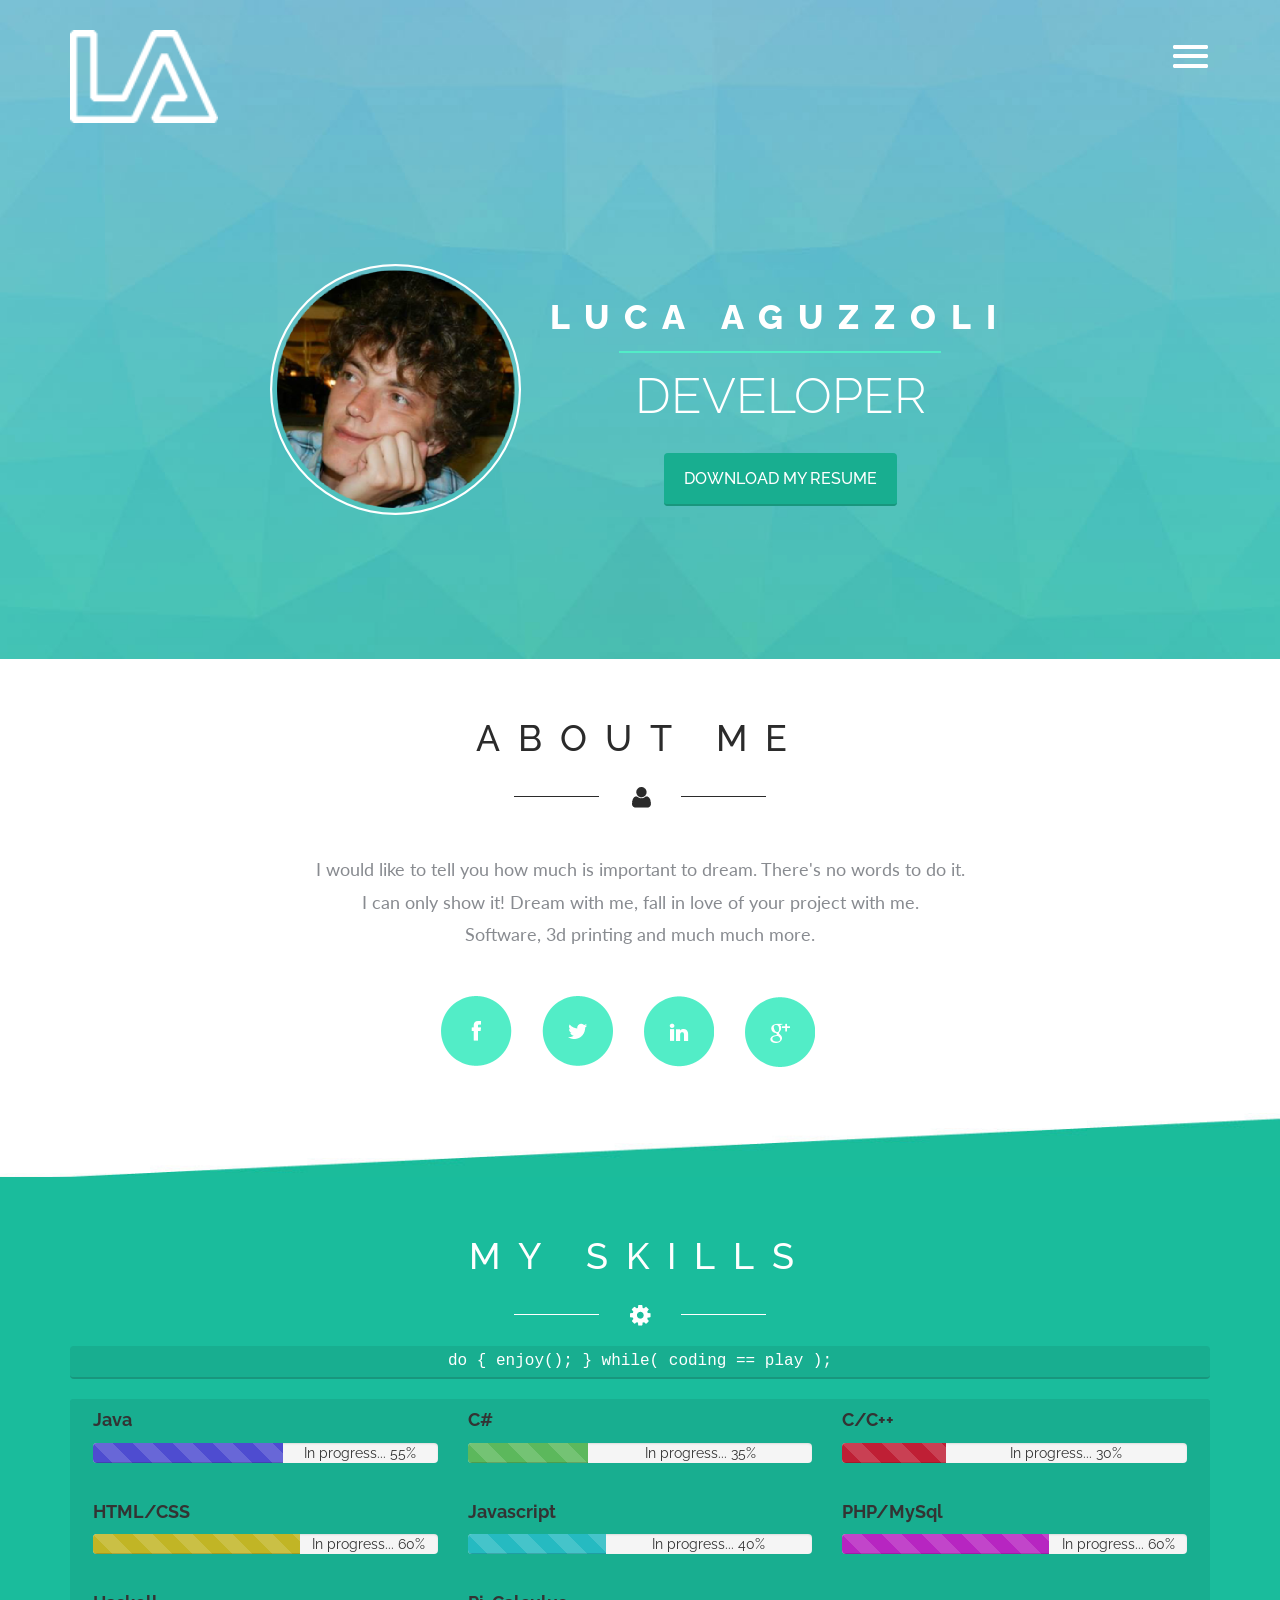
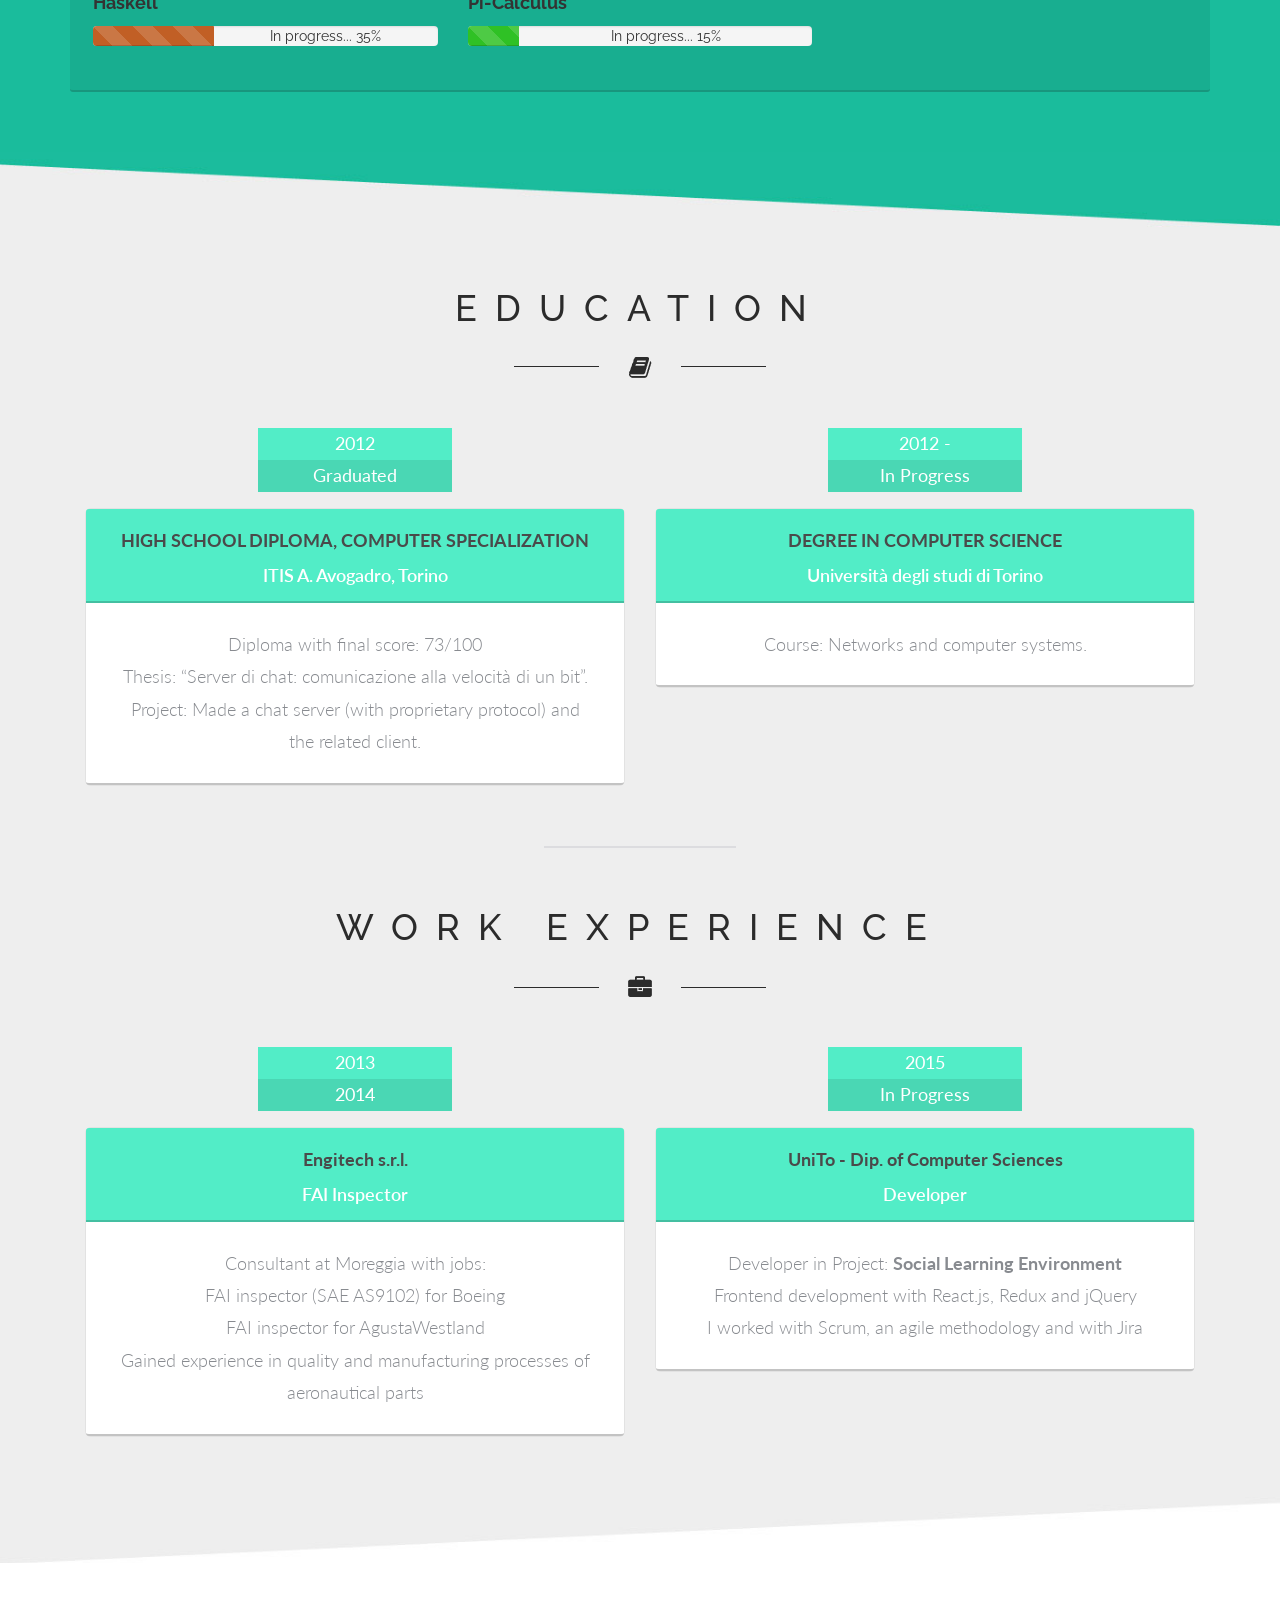
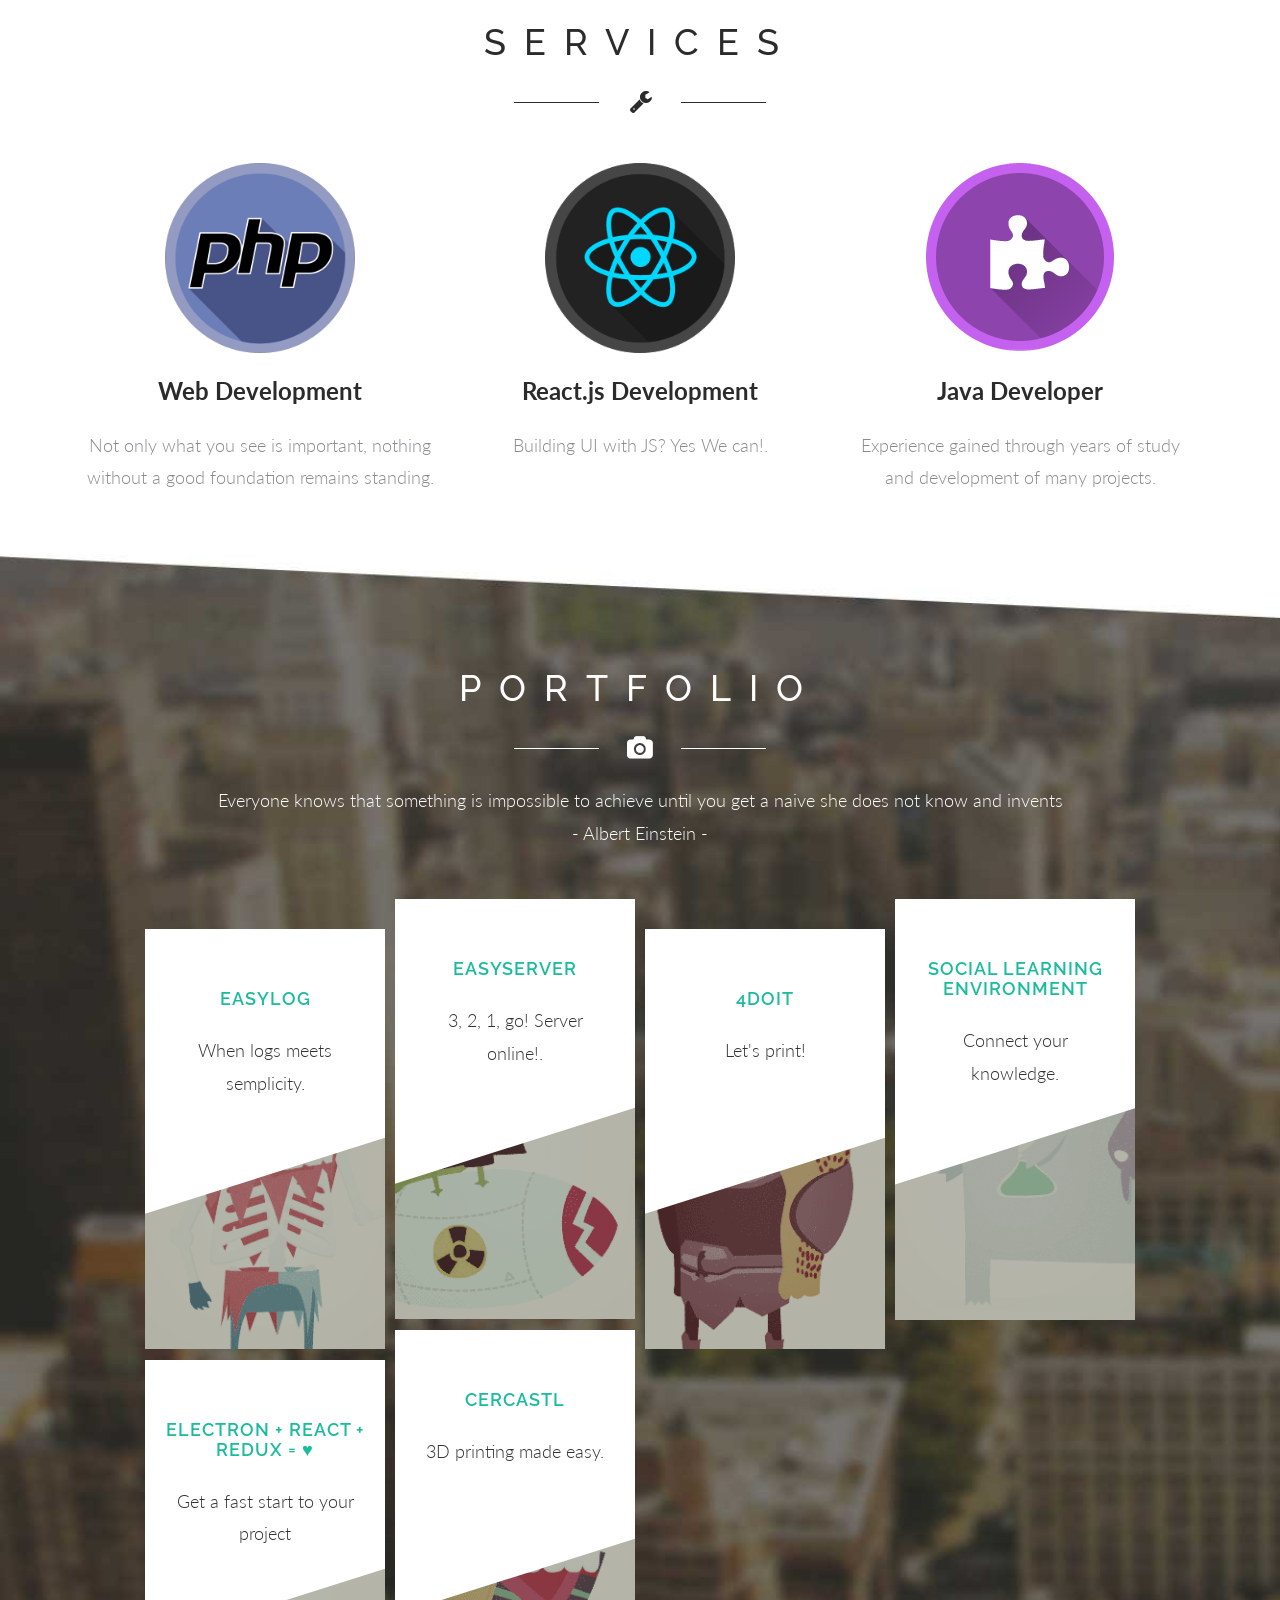
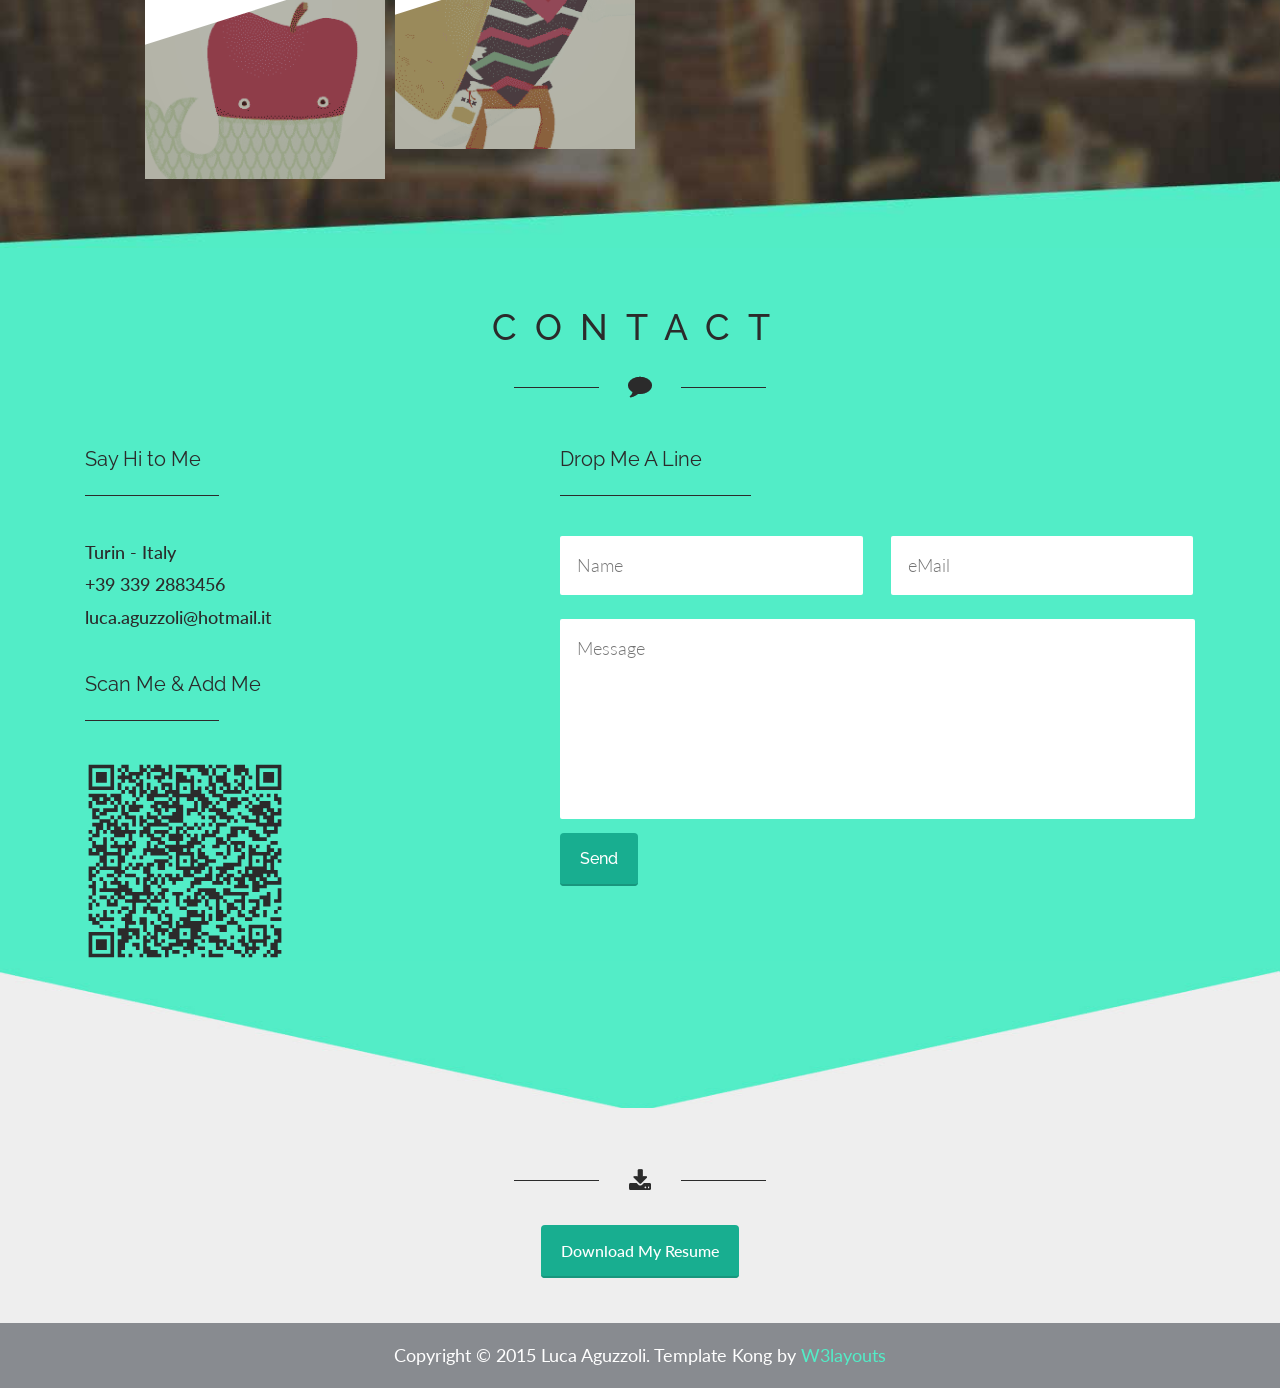
==== commit 053328e7: "Added other projects" ====
--- a/index.html
+++ b/index.html
@@ -407,6 +407,32 @@
                      <figcaption>
                         <h2>Social Learning Environment</h2>
                         <p>Connect your knowledge.</p>
+                        <button>VIEW</button>
+                     </figcaption>
+                  </figure>
+               </a>
+               <a href="https://github.com/punch92/ElectronReactRedux-Boilerplate" data-path-hover="m 180,55 -180,0 L 0,0 180,0 z">
+                  <figure>
+                     <img src="images/2.png" />
+                     <svg viewBox="0 0 180 320" preserveAspectRatio="none">
+                        <path d="M 180,160 0,218 0,0 180,0 z" />
+                     </svg>
+                     <figcaption>
+                        <h2>Electron + React + Redux = &hearts;</h2>
+                        <p>Get a fast start to your project</p>
+                        <button>VIEW</button>
+                     </figcaption>
+                  </figure>
+               </a>
+               <a href="https://github.com/punch92/CercaStl/" data-path-hover="m 180,55 -180,0 L 0,0 180,0 z">
+                  <figure>
+                     <img src="images/4.png" />
+                     <svg viewBox="0 0 180 320" preserveAspectRatio="none">
+                        <path d="M 180,160 0,218 0,0 180,0 z" />
+                     </svg>
+                     <figcaption>
+                        <h2>CercaStl</h2>
+                        <p>3D printing made easy.</p>
                         <button>VIEW</button>
                      </figcaption>
                   </figure>
